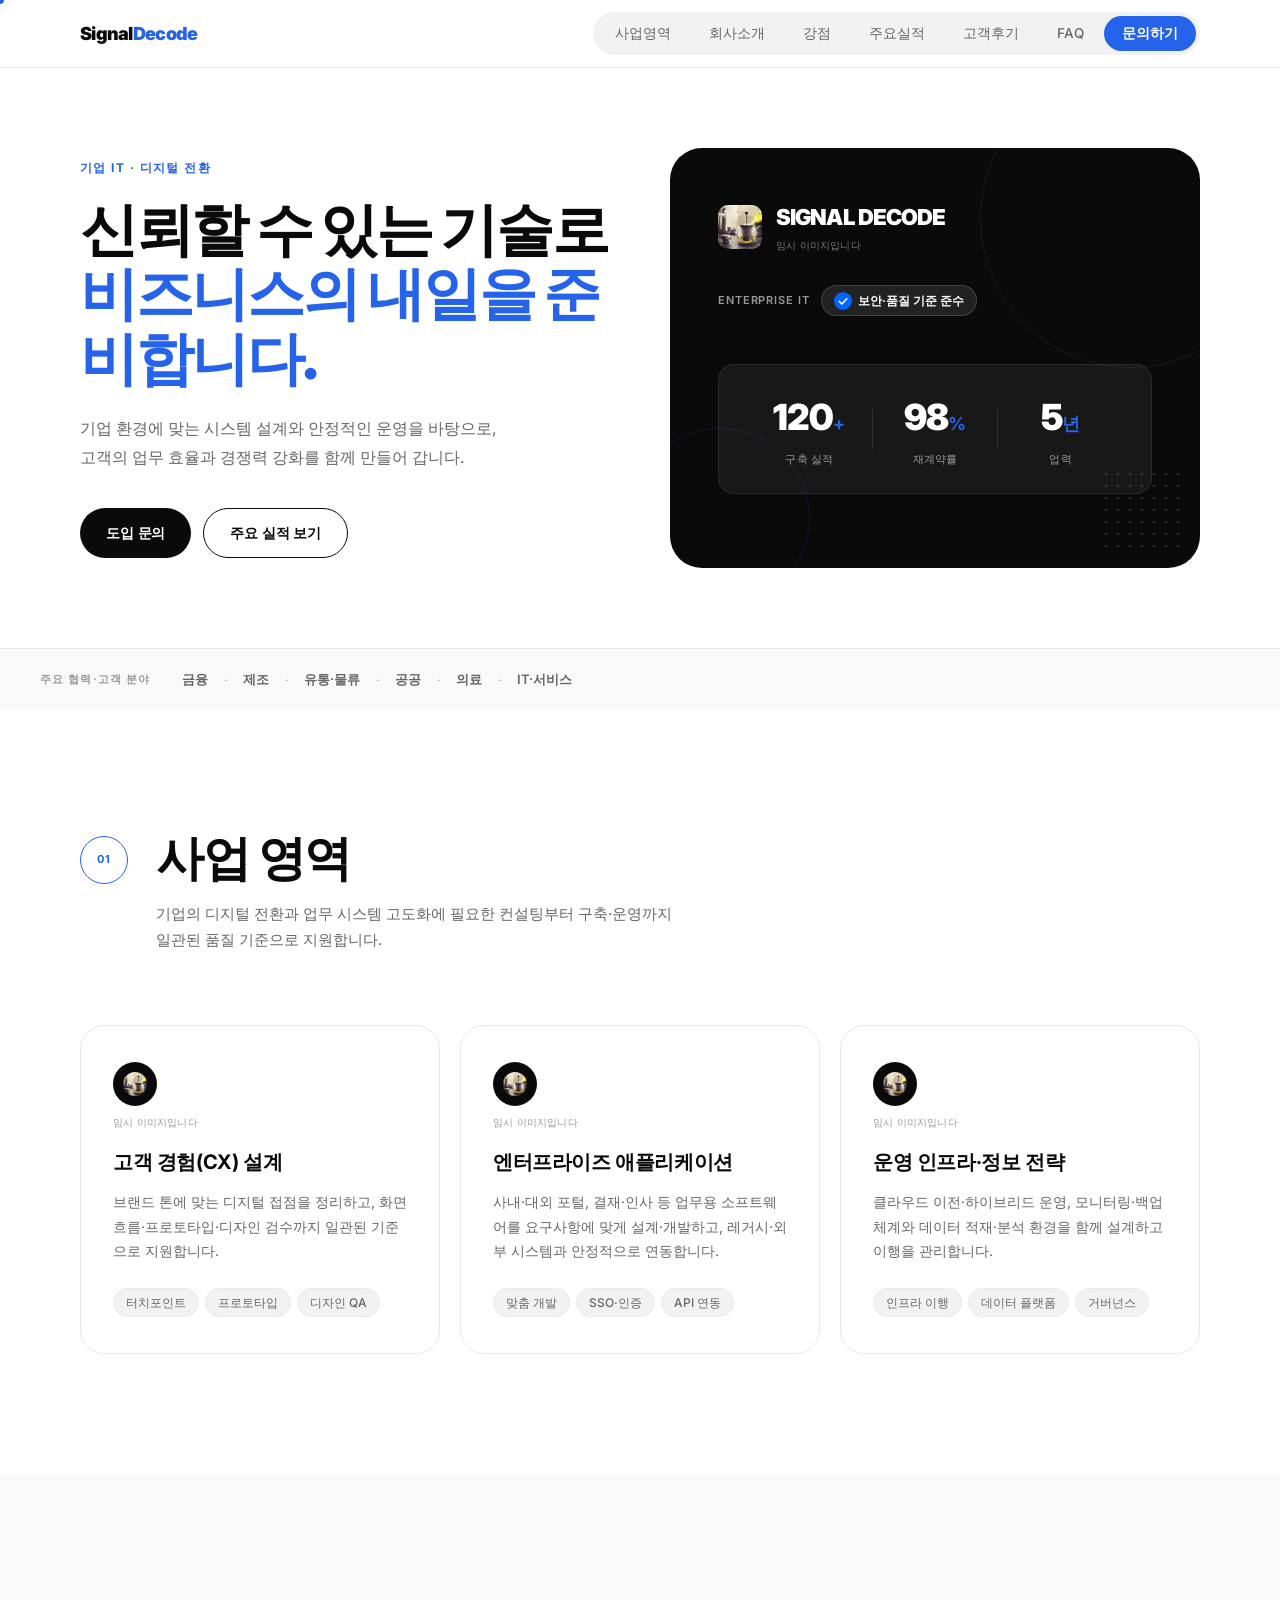
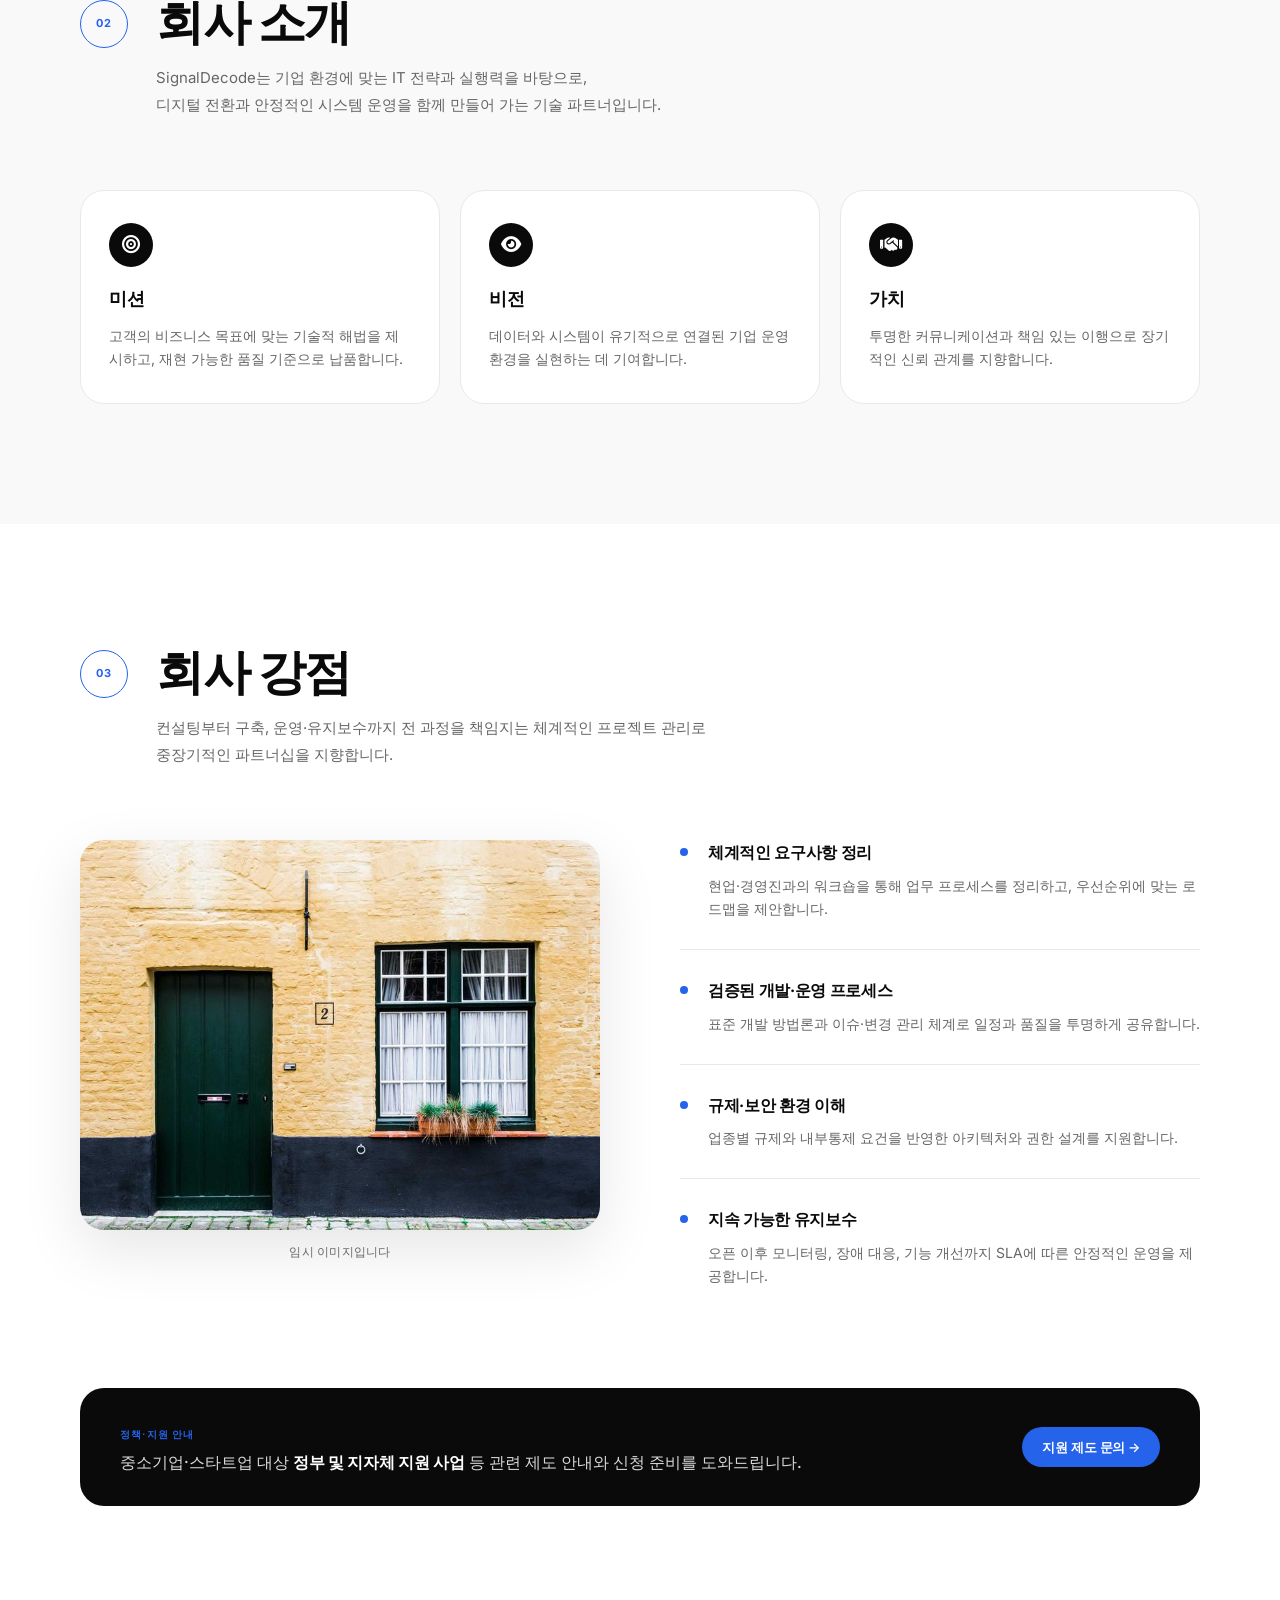
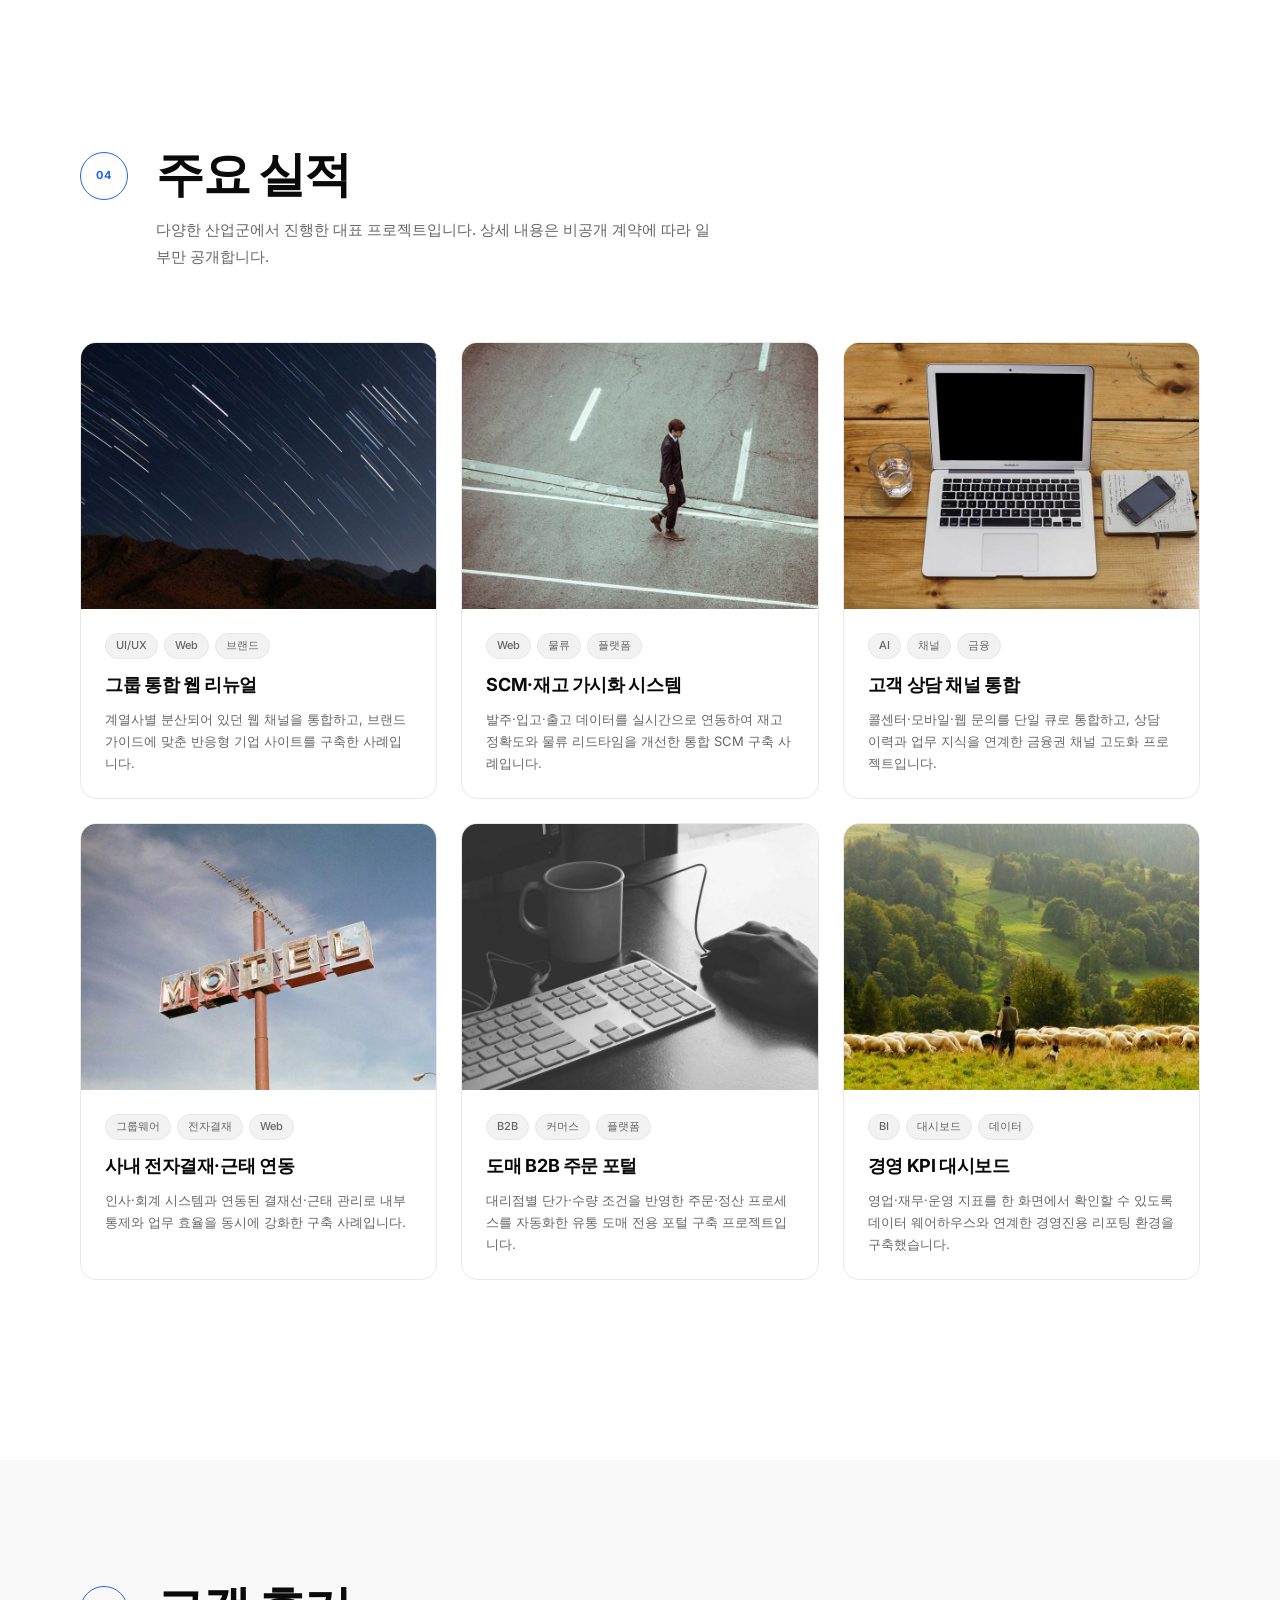
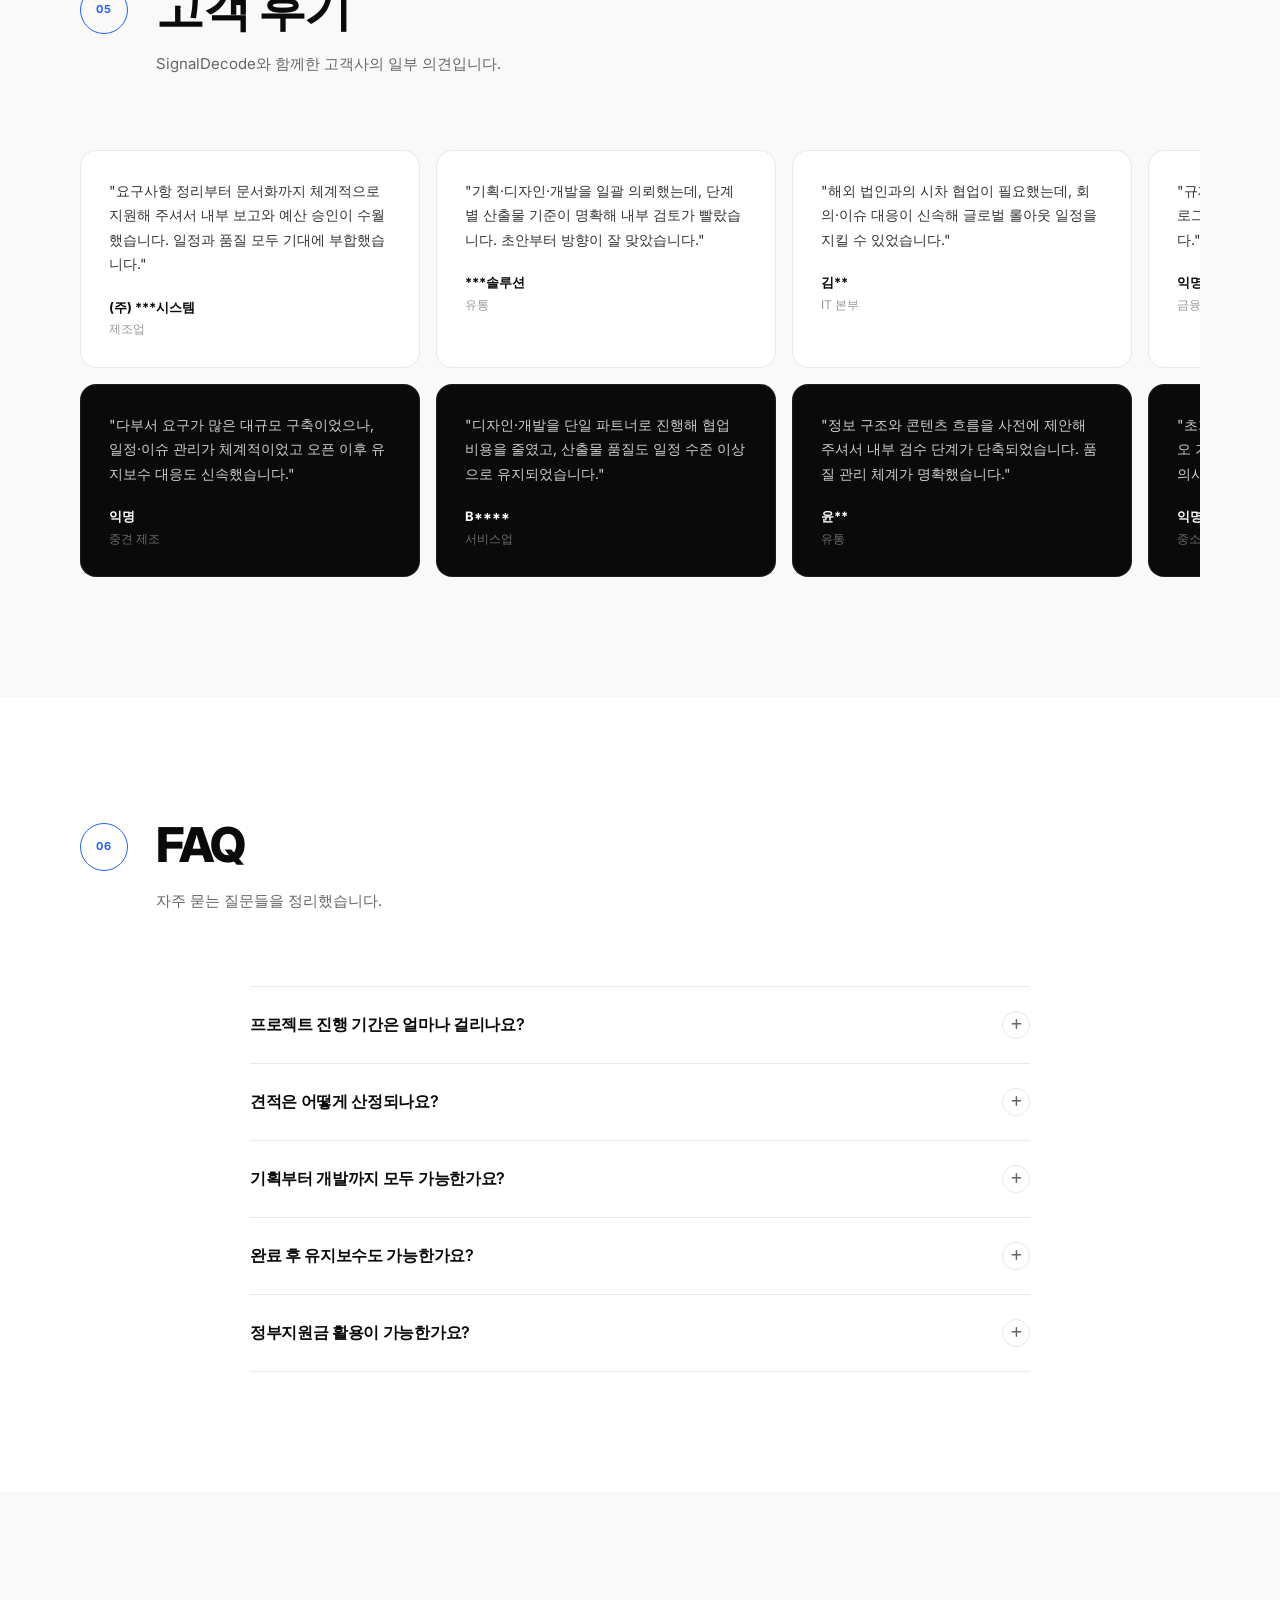
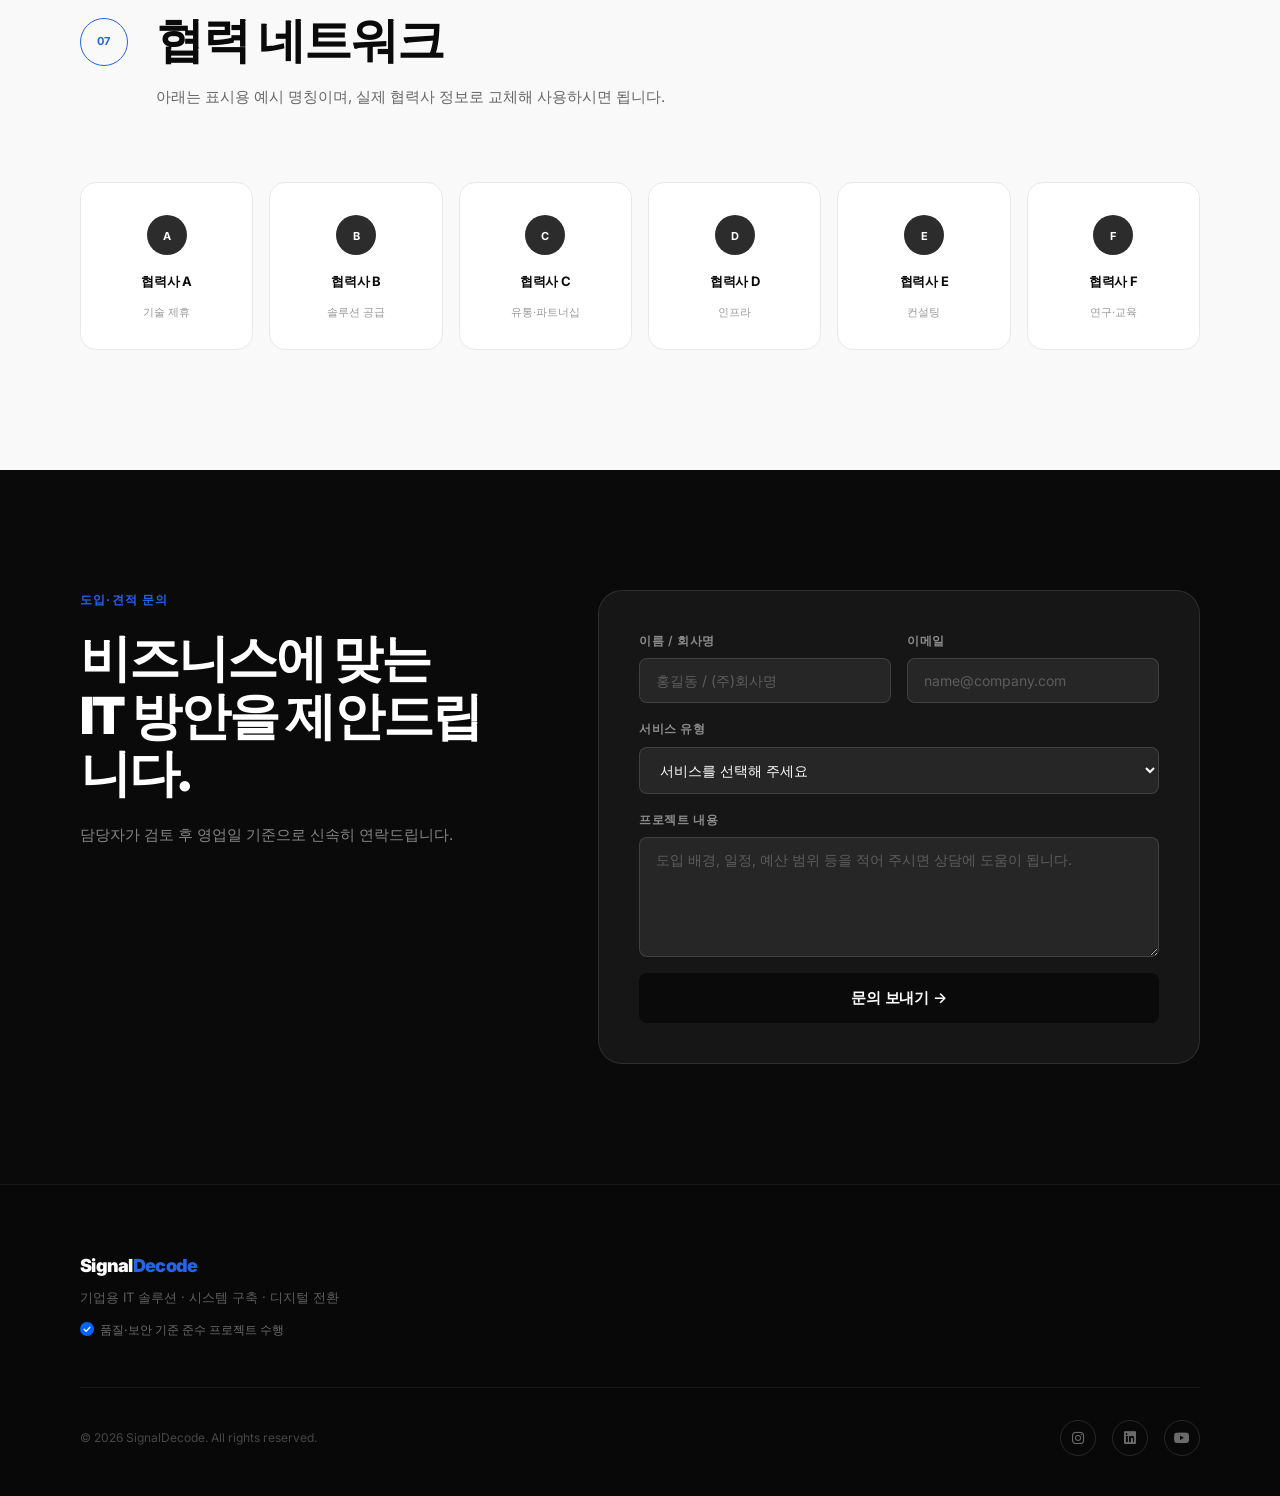
==== index.html @ a104ceb6 "sns event site" ====
<!DOCTYPE html>
<html lang="ko">
<head>
  <meta charset="UTF-8" />
  <meta name="viewport" content="width=device-width, initial-scale=1.0" />
  <title>SignalDecode | 기업 IT 솔루션 · 시스템 구축</title>
  <meta name="description" content="SignalDecode는 기업용 소프트웨어 개발, 시스템 통합, 디지털 전환 컨설팅을 제공하는 기술 전문 기업입니다." />
  <link rel="preconnect" href="https://fonts.googleapis.com" />
  <link rel="preconnect" href="https://fonts.gstatic.com" crossorigin />
  <link href="https://fonts.googleapis.com/css2?family=Pretendard:wght@300;400;500;600;700;800;900&family=Inter:wght@300;400;500;600;700;800;900&display=swap" rel="stylesheet" />
  <link rel="stylesheet" href="https://cdn.jsdelivr.net/npm/@fortawesome/fontawesome-free@6.4.0/css/all.min.css" />
  <link rel="stylesheet" href="css/style.css?v=20260413" />
</head>
<body>

  <!-- ===== HEADER / NAV ===== -->
  <header class="header" id="header">
    <div class="header-inner">
      <a href="#" class="logo">
        <span class="logo-signal">Signal</span><span class="logo-decode">Decode</span>
      </a>
      <nav class="pill-nav">
        <a href="#what-we-do" class="pill-nav__item">사업영역</a>
        <a href="#company-intro" class="pill-nav__item">회사소개</a>
        <a href="#our-strength" class="pill-nav__item">강점</a>
        <a href="#our-projects" class="pill-nav__item">주요실적</a>
        <a href="#review" class="pill-nav__item">고객후기</a>
        <a href="#faq" class="pill-nav__item">FAQ</a>
        <a href="#contact" class="pill-nav__item pill-nav__item--cta">문의하기</a>
      </nav>
      <button class="hamburger" id="hamburger" aria-label="메뉴 열기">
        <span></span><span></span><span></span>
      </button>
    </div>
    <div class="mobile-menu" id="mobileMenu">
      <a href="#what-we-do" class="mobile-menu__item">사업영역</a>
      <a href="#company-intro" class="mobile-menu__item">회사소개</a>
      <a href="#our-strength" class="mobile-menu__item">강점</a>
      <a href="#our-projects" class="mobile-menu__item">주요실적</a>
      <a href="#review" class="mobile-menu__item">고객후기</a>
      <a href="#faq" class="mobile-menu__item">FAQ</a>
      <a href="#contact" class="mobile-menu__item mobile-menu__item--cta">문의하기</a>
    </div>
  </header>

  <main>

    <!-- ===== HERO ===== -->
    <section class="hero">
      <div class="container">
        <div class="hero__content">
          <p class="hero__eyebrow reveal">기업 IT · 디지털 전환</p>
          <h1 class="hero__title reveal reveal--delay-1">
            신뢰할 수 있는 기술로<br /><em>비즈니스의 내일을 준비합니다.</em>
          </h1>
          <p class="hero__desc reveal reveal--delay-2">
            기업 환경에 맞는 시스템 설계와 안정적인 운영을 바탕으로,<br class="pc-only" />
            고객의 업무 효율과 경쟁력 강화를 함께 만들어 갑니다.
          </p>
          <div class="hero__actions reveal reveal--delay-3">
            <a href="#contact" class="btn btn--dark">도입 문의</a>
            <a href="#our-projects" class="btn btn--outline">주요 실적 보기</a>
          </div>
        </div>

        <!-- 대형 블랙 쇼케이스 -->
        <div class="hero__showcase reveal reveal--delay-2">
          <div class="showcase-card">
            <div class="showcase-card__inner">
              <div class="showcase-card__logo">
                <img src="images/temp-icon.jpg" alt="임시 이미지입니다" class="showcase-logo-img" />
                <div class="showcase-card__logo-text">
                  <span class="showcase-card__wordmark">SIGNAL DECODE</span>
                  <p class="showcase-img-note">임시 이미지입니다</p>
                </div>
              </div>
              <div class="showcase-card__badge">
                <span>Enterprise IT</span>
                <div class="toss-badge">
                  <svg width="18" height="18" viewBox="0 0 24 24" fill="none"><circle cx="12" cy="12" r="12" fill="#0064FF"/><path d="M7 12.5l3.5 3.5L17 9" stroke="#fff" stroke-width="2.2" stroke-linecap="round" stroke-linejoin="round"/></svg>
                  <span>보안·품질 기준 준수</span>
                </div>
              </div>
              <div class="showcase-card__stats">
                <div class="stat-item">
                  <span class="stat-num" data-target="120">0</span><span class="stat-unit">+</span>
                  <span class="stat-label">구축 실적</span>
                </div>
                <div class="stat-divider"></div>
                <div class="stat-item">
                  <span class="stat-num" data-target="98">0</span><span class="stat-unit">%</span>
                  <span class="stat-label">재계약률</span>
                </div>
                <div class="stat-divider"></div>
                <div class="stat-item">
                  <span class="stat-num" data-target="5">0</span><span class="stat-unit">년</span>
                  <span class="stat-label">업력</span>
                </div>
              </div>
            </div>
            <div class="showcase-card__deco">
              <div class="deco-circle deco-circle--1"></div>
              <div class="deco-circle deco-circle--2"></div>
              <div class="deco-dot-grid"></div>
            </div>
          </div>
        </div>
      </div>

      <!-- 파트너 로고 스트립 -->
      <div class="partner-strip">
        <div class="partner-strip__inner">
          <span class="partner-strip__label">주요 협력·고객 분야</span>
          <div class="partner-logos">
            <span class="partner-logo-item">금융</span>
            <span class="partner-logo-sep">·</span>
            <span class="partner-logo-item">제조</span>
            <span class="partner-logo-sep">·</span>
            <span class="partner-logo-item">유통·물류</span>
            <span class="partner-logo-sep">·</span>
            <span class="partner-logo-item">공공</span>
            <span class="partner-logo-sep">·</span>
            <span class="partner-logo-item">의료</span>
            <span class="partner-logo-sep">·</span>
            <span class="partner-logo-item">IT·서비스</span>
          </div>
        </div>
      </div>
    </section>

    <!-- ===== WHAT WE DO ===== -->
    <section class="section what-we-do" id="what-we-do">
      <div class="container">
        <div class="section-header reveal">
          <div class="section-badge">
            <span class="section-num">01</span>
          </div>
          <div>
            <h2 class="section-title">사업 영역</h2>
            <p class="section-desc">
              기업의 디지털 전환과 업무 시스템 고도화에 필요한 컨설팅부터 구축·운영까지<br class="pc-only" />
              일관된 품질 기준으로 지원합니다.
            </p>
          </div>
        </div>

        <div class="service-cards">
          <div class="service-card reveal reveal--delay-1">
            <div class="service-card__icon">
              <img src="images/temp-icon.jpg" alt="임시 이미지입니다" />
            </div>
            <p class="service-card__temp-label">임시 이미지입니다</p>
            <h3 class="service-card__title">고객 경험(CX) 설계</h3>
            <p class="service-card__desc">
              브랜드 톤에 맞는 디지털 접점을 정리하고, 화면 흐름·프로토타입·디자인 검수까지 일관된 기준으로 지원합니다.
            </p>
            <div class="service-card__tags">
              <span class="tag">터치포인트</span>
              <span class="tag">프로토타입</span>
              <span class="tag">디자인 QA</span>
            </div>
          </div>

          <div class="service-card reveal reveal--delay-2">
            <div class="service-card__icon">
              <img src="images/temp-icon.jpg" alt="임시 이미지입니다" />
            </div>
            <p class="service-card__temp-label">임시 이미지입니다</p>
            <h3 class="service-card__title">엔터프라이즈 애플리케이션</h3>
            <p class="service-card__desc">
              사내·대외 포털, 결재·인사 등 업무용 소프트웨어를 요구사항에 맞게 설계·개발하고, 레거시·외부 시스템과 안정적으로 연동합니다.
            </p>
            <div class="service-card__tags">
              <span class="tag">맞춤 개발</span>
              <span class="tag">SSO·인증</span>
              <span class="tag">API 연동</span>
            </div>
          </div>

          <div class="service-card reveal reveal--delay-3">
            <div class="service-card__icon">
              <img src="images/temp-icon.jpg" alt="임시 이미지입니다" />
            </div>
            <p class="service-card__temp-label">임시 이미지입니다</p>
            <h3 class="service-card__title">운영 인프라·정보 전략</h3>
            <p class="service-card__desc">
              클라우드 이전·하이브리드 운영, 모니터링·백업 체계와 데이터 적재·분석 환경을 함께 설계하고 이행을 관리합니다.
            </p>
            <div class="service-card__tags">
              <span class="tag">인프라 이행</span>
              <span class="tag">데이터 플랫폼</span>
              <span class="tag">거버넌스</span>
            </div>
          </div>
        </div>
      </div>
    </section>

    <!-- ===== COMPANY INTRO ===== -->
    <section class="section company-intro" id="company-intro">
      <div class="container">
        <div class="section-header reveal revealed">
          <div class="section-badge">
            <span class="section-num">02</span>
          </div>
          <div>
            <h2 class="section-title">회사 소개</h2>
            <p class="section-desc">
              SignalDecode는 기업 환경에 맞는 IT 전략과 실행력을 바탕으로,<br class="pc-only" />
              디지털 전환과 안정적인 시스템 운영을 함께 만들어 가는 기술 파트너입니다.
            </p>
          </div>
        </div>

        <div class="company-intro__layout">
          <div class="company-intro__grid">
            <article class="company-card reveal revealed reveal--delay-1">
              <div class="company-card__icon" aria-hidden="true"><i class="fas fa-bullseye"></i></div>
              <h3 class="company-card__title">미션</h3>
              <p class="company-card__desc">고객의 비즈니스 목표에 맞는 기술적 해법을 제시하고, 재현 가능한 품질 기준으로 납품합니다.</p>
            </article>
            <article class="company-card reveal revealed reveal--delay-2">
              <div class="company-card__icon" aria-hidden="true"><i class="fas fa-eye"></i></div>
              <h3 class="company-card__title">비전</h3>
              <p class="company-card__desc">데이터와 시스템이 유기적으로 연결된 기업 운영 환경을 실현하는 데 기여합니다.</p>
            </article>
            <article class="company-card reveal revealed reveal--delay-3">
              <div class="company-card__icon" aria-hidden="true"><i class="fas fa-handshake"></i></div>
              <h3 class="company-card__title">가치</h3>
              <p class="company-card__desc">투명한 커뮤니케이션과 책임 있는 이행으로 장기적인 신뢰 관계를 지향합니다.</p>
            </article>
          </div>
        </div>
      </div>
    </section>

    <!-- ===== OUR STRENGTH ===== -->
    <section class="section our-strength" id="our-strength">
      <div class="container">
        <div class="section-header reveal">
          <div class="section-badge">
            <span class="section-num">03</span>
          </div>
          <div>
            <h2 class="section-title">회사 강점</h2>
            <p class="section-desc">
              컨설팅부터 구축, 운영·유지보수까지 전 과정을 책임지는 체계적인 프로젝트 관리로<br class="pc-only" />
              중장기적인 파트너십을 지향합니다.
            </p>
          </div>
        </div>

        <div class="strength-layout">
          <div class="strength-image-wrap reveal reveal--delay-1">
            <div class="strength-image">
              <img src="images/temp-strength.jpg" alt="임시 이미지입니다 — 회사 강점" />
            </div>
            <p class="media-temp-caption">임시 이미지입니다</p>
          </div>
          <div class="strength-list">
            <div class="strength-item reveal reveal--delay-1">
              <div class="strength-item__dot"></div>
              <div>
                <h4 class="strength-item__title">체계적인 요구사항 정리</h4>
                <p class="strength-item__desc">현업·경영진과의 워크숍을 통해 업무 프로세스를 정리하고, 우선순위에 맞는 로드맵을 제안합니다.</p>
              </div>
            </div>
            <div class="strength-item reveal reveal--delay-2">
              <div class="strength-item__dot"></div>
              <div>
                <h4 class="strength-item__title">검증된 개발·운영 프로세스</h4>
                <p class="strength-item__desc">표준 개발 방법론과 이슈·변경 관리 체계로 일정과 품질을 투명하게 공유합니다.</p>
              </div>
            </div>
            <div class="strength-item reveal reveal--delay-3">
              <div class="strength-item__dot"></div>
              <div>
                <h4 class="strength-item__title">규제·보안 환경 이해</h4>
                <p class="strength-item__desc">업종별 규제와 내부통제 요건을 반영한 아키텍처와 권한 설계를 지원합니다.</p>
              </div>
            </div>
            <div class="strength-item reveal reveal--delay-4">
              <div class="strength-item__dot"></div>
              <div>
                <h4 class="strength-item__title">지속 가능한 유지보수</h4>
                <p class="strength-item__desc">오픈 이후 모니터링, 장애 대응, 기능 개선까지 SLA에 따른 안정적인 운영을 제공합니다.</p>
              </div>
            </div>
          </div>
        </div>

        <!-- 정부지원금 배너 -->
        <div class="funding-banner reveal">
          <div class="funding-banner__inner">
            <div class="funding-banner__text">
              <span class="funding-label">정책·지원 안내</span>
              <p>중소기업·스타트업 대상 <strong>정부 및 지자체 지원 사업</strong> 등 관련 제도 안내와 신청 준비를 도와드립니다.</p>
            </div>
            <a href="#contact" class="btn btn--blue-sm">지원 제도 문의 →</a>
          </div>
        </div>
      </div>
    </section>

    <!-- ===== OUR PROJECTS ===== -->
    <section class="section our-projects" id="our-projects">
      <div class="container">
        <div class="section-header reveal">
          <div class="section-badge">
            <span class="section-num">04</span>
          </div>
          <div>
            <h2 class="section-title">주요 실적</h2>
            <p class="section-desc">
              다양한 산업군에서 진행한 대표 프로젝트입니다. 상세 내용은 비공개 계약에 따라 일부만 공개합니다.
            </p>
          </div>
        </div>

        <div class="projects-grid">
          <div class="project-card reveal reveal--delay-1">
            <div class="project-card__img">
              <img src="images/temp-project-01.jpg" alt="임시 이미지입니다 — 주요 실적" loading="lazy" />
              <div class="project-card__overlay">
                <span class="project-card__view">자세히 보기 →</span>
              </div>
            </div>
            <div class="project-card__body">
              <div class="project-card__tags">
                <span class="tag tag--sm">UI/UX</span>
                <span class="tag tag--sm">Web</span>
                <span class="tag tag--sm">브랜드</span>
              </div>
              <h3 class="project-card__title">그룹 통합 웹 리뉴얼</h3>
              <p class="project-card__desc">계열사별 분산되어 있던 웹 채널을 통합하고, 브랜드 가이드에 맞춘 반응형 기업 사이트를 구축한 사례입니다.</p>
            </div>
          </div>

          <div class="project-card reveal reveal--delay-2">
            <div class="project-card__img">
              <img src="images/temp-project-02.jpg" alt="임시 이미지입니다 — 주요 실적" loading="lazy" />
              <div class="project-card__overlay">
                <span class="project-card__view">자세히 보기 →</span>
              </div>
            </div>
            <div class="project-card__body">
              <div class="project-card__tags">
                <span class="tag tag--sm">Web</span>
                <span class="tag tag--sm">물류</span>
                <span class="tag tag--sm">플랫폼</span>
              </div>
              <h3 class="project-card__title">SCM·재고 가시화 시스템</h3>
              <p class="project-card__desc">발주·입고·출고 데이터를 실시간으로 연동하여 재고 정확도와 물류 리드타임을 개선한 통합 SCM 구축 사례입니다.</p>
            </div>
          </div>

          <div class="project-card reveal reveal--delay-3">
            <div class="project-card__img">
              <img src="images/temp-project-03.jpg" alt="임시 이미지입니다 — 주요 실적" loading="lazy" />
              <div class="project-card__overlay">
                <span class="project-card__view">자세히 보기 →</span>
              </div>
            </div>
            <div class="project-card__body">
              <div class="project-card__tags">
                <span class="tag tag--sm">AI</span>
                <span class="tag tag--sm">채널</span>
                <span class="tag tag--sm">금융</span>
              </div>
              <h3 class="project-card__title">고객 상담 채널 통합</h3>
              <p class="project-card__desc">콜센터·모바일·웹 문의를 단일 큐로 통합하고, 상담 이력과 업무 지식을 연계한 금융권 채널 고도화 프로젝트입니다.</p>
            </div>
          </div>

          <div class="project-card reveal reveal--delay-1">
            <div class="project-card__img">
              <img src="images/temp-project-04.jpg" alt="임시 이미지입니다 — 주요 실적" loading="lazy" />
              <div class="project-card__overlay">
                <span class="project-card__view">자세히 보기 →</span>
              </div>
            </div>
            <div class="project-card__body">
              <div class="project-card__tags">
                <span class="tag tag--sm">그룹웨어</span>
                <span class="tag tag--sm">전자결재</span>
                <span class="tag tag--sm">Web</span>
              </div>
              <h3 class="project-card__title">사내 전자결재·근태 연동</h3>
              <p class="project-card__desc">인사·회계 시스템과 연동된 결재선·근태 관리로 내부 통제와 업무 효율을 동시에 강화한 구축 사례입니다.</p>
            </div>
          </div>

          <div class="project-card reveal reveal--delay-2">
            <div class="project-card__img">
              <img src="images/temp-project-05.jpg" alt="임시 이미지입니다 — 주요 실적" loading="lazy" />
              <div class="project-card__overlay">
                <span class="project-card__view">자세히 보기 →</span>
              </div>
            </div>
            <div class="project-card__body">
              <div class="project-card__tags">
                <span class="tag tag--sm">B2B</span>
                <span class="tag tag--sm">커머스</span>
                <span class="tag tag--sm">플랫폼</span>
              </div>
              <h3 class="project-card__title">도매 B2B 주문 포털</h3>
              <p class="project-card__desc">대리점별 단가·수량 조건을 반영한 주문·정산 프로세스를 자동화한 유통 도매 전용 포털 구축 프로젝트입니다.</p>
            </div>
          </div>

          <div class="project-card reveal reveal--delay-3">
            <div class="project-card__img">
              <img src="images/temp-project-06.jpg" alt="임시 이미지입니다 — 주요 실적" loading="lazy" />
              <div class="project-card__overlay">
                <span class="project-card__view">자세히 보기 →</span>
              </div>
            </div>
            <div class="project-card__body">
              <div class="project-card__tags">
                <span class="tag tag--sm">BI</span>
                <span class="tag tag--sm">대시보드</span>
                <span class="tag tag--sm">데이터</span>
              </div>
              <h3 class="project-card__title">경영 KPI 대시보드</h3>
              <p class="project-card__desc">영업·재무·운영 지표를 한 화면에서 확인할 수 있도록 데이터 웨어하우스와 연계한 경영진용 리포팅 환경을 구축했습니다.</p>
            </div>
          </div>
        </div>
      </div>
    </section>

    <!-- ===== REVIEW ===== -->
    <section class="section review" id="review">
      <div class="container">
        <div class="section-header reveal">
          <div class="section-badge">
            <span class="section-num">05</span>
          </div>
          <div>
            <h2 class="section-title">고객 후기</h2>
            <p class="section-desc">SignalDecode와 함께한 고객사의 일부 의견입니다.</p>
          </div>
        </div>

        <div class="review-marquee-wrap">
          <!-- 첫 번째 줄 (→ 방향) -->
          <div class="review-track review-track--forward">
            <div class="review-inner">
              <div class="review-card">
                <p class="review-card__text">"요구사항 정리부터 문서화까지 체계적으로 지원해 주셔서 내부 보고와 예산 승인이 수월했습니다. 일정과 품질 모두 기대에 부합했습니다."</p>
                <div class="review-card__author">
                  <span class="review-card__name">(주) ***시스템</span>
                  <span class="review-card__company">제조업</span>
                </div>
              </div>
              <div class="review-card">
                <p class="review-card__text">"기획·디자인·개발을 일괄 의뢰했는데, 단계별 산출물 기준이 명확해 내부 검토가 빨랐습니다. 초안부터 방향이 잘 맞았습니다."</p>
                <div class="review-card__author">
                  <span class="review-card__name">***솔루션</span>
                  <span class="review-card__company">유통</span>
                </div>
              </div>
              <div class="review-card">
                <p class="review-card__text">"해외 법인과의 시차 협업이 필요했는데, 회의·이슈 대응이 신속해 글로벌 롤아웃 일정을 지킬 수 있었습니다."</p>
                <div class="review-card__author">
                  <span class="review-card__name">김**</span>
                  <span class="review-card__company">IT 본부</span>
                </div>
              </div>
              <div class="review-card">
                <p class="review-card__text">"규제와 내부통제 요건을 반영한 권한 설계와 로그 정책까지 함께 검토해 주셔서 감사합니다."</p>
                <div class="review-card__author">
                  <span class="review-card__name">익명</span>
                  <span class="review-card__company">금융권</span>
                </div>
              </div>
              <div class="review-card">
                <p class="review-card__text">"비IT 담당자도 이해할 수 있게 용어와 프로세스를 정리해 주셔서 경영진 보고 시 설득력이 높았습니다."</p>
                <div class="review-card__author">
                  <span class="review-card__name">이**</span>
                  <span class="review-card__company">기획실</span>
                </div>
              </div>
              <div class="review-card">
                <p class="review-card__text">"합의한 일정을 지켜 주셨고, 브랜드 가이드에 맞춘 UI로 대외용 채널에 바로 활용할 수 있었습니다."</p>
                <div class="review-card__author">
                  <span class="review-card__name">박**</span>
                  <span class="review-card__company">마케팅팀</span>
                </div>
              </div>
              <!-- duplicate for seamless loop -->
              <div class="review-card">
                <p class="review-card__text">"요구사항 정리부터 문서화까지 체계적으로 지원해 주셔서 내부 보고와 예산 승인이 수월했습니다. 일정과 품질 모두 기대에 부합했습니다."</p>
                <div class="review-card__author">
                  <span class="review-card__name">(주) ***시스템</span>
                  <span class="review-card__company">제조업</span>
                </div>
              </div>
              <div class="review-card">
                <p class="review-card__text">"기획·디자인·개발을 일괄 의뢰했는데, 단계별 산출물 기준이 명확해 내부 검토가 빨랐습니다. 초안부터 방향이 잘 맞았습니다."</p>
                <div class="review-card__author">
                  <span class="review-card__name">***솔루션</span>
                  <span class="review-card__company">유통</span>
                </div>
              </div>
              <div class="review-card">
                <p class="review-card__text">"해외 법인과의 시차 협업이 필요했는데, 회의·이슈 대응이 신속해 글로벌 롤아웃 일정을 지킬 수 있었습니다."</p>
                <div class="review-card__author">
                  <span class="review-card__name">김**</span>
                  <span class="review-card__company">IT 본부</span>
                </div>
              </div>
            </div>
          </div>

          <!-- 두 번째 줄 (← 역방향) -->
          <div class="review-track review-track--backward">
            <div class="review-inner">
              <div class="review-card review-card--dark">
                <p class="review-card__text">"다부서 요구가 많은 대규모 구축이었으나, 일정·이슈 관리가 체계적이었고 오픈 이후 유지보수 대응도 신속했습니다."</p>
                <div class="review-card__author">
                  <span class="review-card__name">익명</span>
                  <span class="review-card__company">중견 제조</span>
                </div>
              </div>
              <div class="review-card review-card--dark">
                <p class="review-card__text">"디자인·개발을 단일 파트너로 진행해 협업 비용을 줄였고, 산출물 품질도 일정 수준 이상으로 유지되었습니다."</p>
                <div class="review-card__author">
                  <span class="review-card__name">B****</span>
                  <span class="review-card__company">서비스업</span>
                </div>
              </div>
              <div class="review-card review-card--dark">
                <p class="review-card__text">"정보 구조와 콘텐츠 흐름을 사전에 제안해 주셔서 내부 검수 단계가 단축되었습니다. 품질 관리 체계가 명확했습니다."</p>
                <div class="review-card__author">
                  <span class="review-card__name">윤**</span>
                  <span class="review-card__company">유통</span>
                </div>
              </div>
              <div class="review-card review-card--dark">
                <p class="review-card__text">"초기에는 범위가 불명확했으나, 이용 시나리오 기준으로 기능 우선순위를 정리해 주셔서 의사결정에 도움이 되었습니다."</p>
                <div class="review-card__author">
                  <span class="review-card__name">익명</span>
                  <span class="review-card__company">중소기업</span>
                </div>
              </div>
              <div class="review-card review-card--dark">
                <p class="review-card__text">"요구사항을 구조화해 주시고, 업무 흐름에 맞는 UX 개선안을 제시해 주셔서 재작업을 최소화할 수 있었습니다."</p>
                <div class="review-card__author">
                  <span class="review-card__name">***한</span>
                  <span class="review-card__company">스타트업</span>
                </div>
              </div>
              <div class="review-card review-card--dark">
                <p class="review-card__text">"IT 전문 용어 없이도 이해할 수 있게 단계별로 안내해 주셔서, 경영진 보고와 예산 편성이 원활했습니다."</p>
                <div class="review-card__author">
                  <span class="review-card__name">익명</span>
                  <span class="review-card__company">전문 서비스업</span>
                </div>
              </div>
              <!-- duplicate -->
              <div class="review-card review-card--dark">
                <p class="review-card__text">"다부서 요구가 많은 대규모 구축이었으나, 일정·이슈 관리가 체계적이었고 오픈 이후 유지보수 대응도 신속했습니다."</p>
                <div class="review-card__author">
                  <span class="review-card__name">익명</span>
                  <span class="review-card__company">중견 제조</span>
                </div>
              </div>
              <div class="review-card review-card--dark">
                <p class="review-card__text">"디자인·개발을 단일 파트너로 진행해 협업 비용을 줄였고, 산출물 품질도 일정 수준 이상으로 유지되었습니다."</p>
                <div class="review-card__author">
                  <span class="review-card__name">B****</span>
                  <span class="review-card__company">서비스업</span>
                </div>
              </div>
            </div>
          </div>
        </div>
      </div>
    </section>

    <!-- ===== FAQ ===== -->
    <section class="section faq" id="faq">
      <div class="container">
        <div class="section-header reveal">
          <div class="section-badge">
            <span class="section-num">06</span>
          </div>
          <div>
            <h2 class="section-title">FAQ</h2>
            <p class="section-desc">자주 묻는 질문들을 정리했습니다.</p>
          </div>
        </div>

        <div class="faq-list">
          <div class="faq-item reveal">
            <button class="faq-question" aria-expanded="false">
              <span>프로젝트 진행 기간은 얼마나 걸리나요?</span>
              <span class="faq-icon"><i class="fas fa-plus"></i></span>
            </button>
            <div class="faq-answer">
              <p>프로젝트 규모와 복잡도에 따라 다르지만, 일반적으로 MVP 개발은 4~8주, 풀스택 서비스 개발은 2~4개월 정도 소요됩니다. 상담을 통해 정확한 일정을 안내해 드립니다.</p>
            </div>
          </div>
          <div class="faq-item reveal reveal--delay-1">
            <button class="faq-question" aria-expanded="false">
              <span>견적은 어떻게 산정되나요?</span>
              <span class="faq-icon"><i class="fas fa-plus"></i></span>
            </button>
            <div class="faq-answer">
              <p>요구 기능, 디자인 수준, 개발 기간 등을 종합적으로 고려하여 맞춤 견적을 제공합니다. 무료 상담을 통해 자세한 내용을 논의해 드립니다.</p>
            </div>
          </div>
          <div class="faq-item reveal reveal--delay-2">
            <button class="faq-question" aria-expanded="false">
              <span>기획부터 개발까지 모두 가능한가요?</span>
              <span class="faq-icon"><i class="fas fa-plus"></i></span>
            </button>
            <div class="faq-answer">
              <p>네, 가능합니다. SignalDecode는 기획·디자인·개발·이행·운영까지 전 과정을 일괄 지원합니다. 초기 컨설팅 단계부터 참여하실 수 있습니다.</p>
            </div>
          </div>
          <div class="faq-item reveal reveal--delay-3">
            <button class="faq-question" aria-expanded="false">
              <span>완료 후 유지보수도 가능한가요?</span>
              <span class="faq-icon"><i class="fas fa-plus"></i></span>
            </button>
            <div class="faq-answer">
              <p>네, 프로젝트 완료 후에도 유지보수 계약을 통해 지속적인 서포트가 가능합니다. 버그 수정, 기능 추가, 서버 관리 등 다양한 서비스를 제공합니다.</p>
            </div>
          </div>
          <div class="faq-item reveal reveal--delay-4">
            <button class="faq-question" aria-expanded="false">
              <span>정부지원금 활용이 가능한가요?</span>
              <span class="faq-icon"><i class="fas fa-plus"></i></span>
            </button>
            <div class="faq-answer">
              <p>업종·규모에 맞는 정부·지자체 지원 제도가 있는 경우, 신청 요건과 준비 절차를 안내해 드립니다. 자세한 내용은 상담 시 개별 안내합니다.</p>
            </div>
          </div>
        </div>
      </div>
    </section>

    <!-- ===== OUR PARTNER ===== -->
    <section class="section our-partner" id="our-partner">
      <div class="container">
        <div class="section-header reveal">
          <div class="section-badge">
            <span class="section-num">07</span>
          </div>
          <div>
            <h2 class="section-title">협력 네트워크</h2>
            <p class="section-desc">아래는 표시용 예시 명칭이며, 실제 협력사 정보로 교체해 사용하시면 됩니다.</p>
          </div>
        </div>

        <div class="partner-grid reveal">
          <div class="partner-card">
            <div class="partner-card__logo">
              <svg width="40" height="40" viewBox="0 0 40 40" fill="none" aria-hidden="true"><circle cx="20" cy="20" r="20" fill="#2C2C2C"/><text x="50%" y="55%" dominant-baseline="middle" text-anchor="middle" fill="white" font-size="11" font-weight="700">A</text></svg>
            </div>
            <span class="partner-card__name">협력사 A</span>
            <span class="partner-card__role">기술 제휴</span>
          </div>
          <div class="partner-card">
            <div class="partner-card__logo">
              <svg width="40" height="40" viewBox="0 0 40 40" fill="none" aria-hidden="true"><circle cx="20" cy="20" r="20" fill="#2C2C2C"/><text x="50%" y="55%" dominant-baseline="middle" text-anchor="middle" fill="white" font-size="11" font-weight="700">B</text></svg>
            </div>
            <span class="partner-card__name">협력사 B</span>
            <span class="partner-card__role">솔루션 공급</span>
          </div>
          <div class="partner-card">
            <div class="partner-card__logo">
              <svg width="40" height="40" viewBox="0 0 40 40" fill="none" aria-hidden="true"><circle cx="20" cy="20" r="20" fill="#2C2C2C"/><text x="50%" y="55%" dominant-baseline="middle" text-anchor="middle" fill="white" font-size="11" font-weight="700">C</text></svg>
            </div>
            <span class="partner-card__name">협력사 C</span>
            <span class="partner-card__role">유통·파트너십</span>
          </div>
          <div class="partner-card">
            <div class="partner-card__logo">
              <svg width="40" height="40" viewBox="0 0 40 40" fill="none" aria-hidden="true"><circle cx="20" cy="20" r="20" fill="#2C2C2C"/><text x="50%" y="55%" dominant-baseline="middle" text-anchor="middle" fill="white" font-size="11" font-weight="700">D</text></svg>
            </div>
            <span class="partner-card__name">협력사 D</span>
            <span class="partner-card__role">인프라</span>
          </div>
          <div class="partner-card">
            <div class="partner-card__logo">
              <svg width="40" height="40" viewBox="0 0 40 40" fill="none" aria-hidden="true"><circle cx="20" cy="20" r="20" fill="#2C2C2C"/><text x="50%" y="55%" dominant-baseline="middle" text-anchor="middle" fill="white" font-size="11" font-weight="700">E</text></svg>
            </div>
            <span class="partner-card__name">협력사 E</span>
            <span class="partner-card__role">컨설팅</span>
          </div>
          <div class="partner-card">
            <div class="partner-card__logo">
              <svg width="40" height="40" viewBox="0 0 40 40" fill="none" aria-hidden="true"><circle cx="20" cy="20" r="20" fill="#2C2C2C"/><text x="50%" y="55%" dominant-baseline="middle" text-anchor="middle" fill="white" font-size="11" font-weight="700">F</text></svg>
            </div>
            <span class="partner-card__name">협력사 F</span>
            <span class="partner-card__role">연구·교육</span>
          </div>
        </div>
      </div>
    </section>

    <!-- ===== CONTACT ===== -->
    <section class="section contact-section" id="contact">
      <div class="container">
        <div class="contact-inner reveal">
          <div class="contact-text">
            <p class="contact-eyebrow">도입·견적 문의</p>
            <h2 class="contact-title">비즈니스에 맞는<br />IT 방안을 제안드립니다.</h2>
            <p class="contact-desc">담당자가 검토 후 영업일 기준으로 신속히 연락드립니다.</p>
          </div>
          <div class="contact-form">
            <form id="contactForm" novalidate>
              <div class="form-row">
                <div class="form-group">
                  <label for="name">이름 / 회사명</label>
                  <input type="text" id="name" placeholder="홍길동 / (주)회사명" required />
                </div>
                <div class="form-group">
                  <label for="email">이메일</label>
                  <input type="email" id="email" placeholder="name@company.com" required />
                </div>
              </div>
              <div class="form-group">
                <label for="service">서비스 유형</label>
                <select id="service">
                  <option value="">서비스를 선택해 주세요</option>
                  <option value="cx">고객 경험(CX) 설계</option>
                  <option value="enterprise">엔터프라이즈 애플리케이션</option>
                  <option value="infra">운영 인프라·정보 전략</option>
                  <option value="consulting">컨설팅·지원 제도</option>
                  <option value="other">기타</option>
                </select>
              </div>
              <div class="form-group">
                <label for="message">프로젝트 내용</label>
                <textarea id="message" rows="4" placeholder="도입 배경, 일정, 예산 범위 등을 적어 주시면 상담에 도움이 됩니다." required></textarea>
              </div>
              <button type="submit" class="btn btn--dark btn--full">문의 보내기 →</button>
            </form>
            <div class="form-success" id="formSuccess" style="display:none;">
              <div class="form-success__icon">✓</div>
              <p>문의가 접수되었습니다. 빠른 시일 내로 연락드리겠습니다!</p>
            </div>
          </div>
        </div>
      </div>
    </section>

  </main>

  <!-- ===== FOOTER ===== -->
  <footer class="footer">
    <div class="container">
      <div class="footer-inner">
        <div class="footer-brand">
          <a href="#" class="logo logo--footer">
            <span class="logo-signal">Signal</span><span class="logo-decode">Decode</span>
          </a>
          <p class="footer-tagline">기업용 IT 솔루션 · 시스템 구축 · 디지털 전환</p>
          <p class="footer-partner">
            <svg width="14" height="14" viewBox="0 0 24 24" fill="none"><circle cx="12" cy="12" r="12" fill="#0064FF"/><path d="M7 12.5l3.5 3.5L17 9" stroke="#fff" stroke-width="2.2" stroke-linecap="round" stroke-linejoin="round"/></svg>
            품질·보안 기준 준수 프로젝트 수행
          </p>
        </div>
      </div>
      <div class="footer-bottom">
        <p>© 2026 SignalDecode. All rights reserved.</p>
        <div class="footer-social">
          <a href="#" aria-label="인스타그램"><i class="fab fa-instagram"></i></a>
          <a href="#" aria-label="링크드인"><i class="fab fa-linkedin"></i></a>
          <a href="#" aria-label="유튜브"><i class="fab fa-youtube"></i></a>
        </div>
      </div>
    </div>
  </footer>

  <!-- 상단 이동 버튼 -->
  <button class="scroll-top" id="scrollTop" aria-label="상단으로 이동">
    <i class="fas fa-chevron-up"></i>
  </button>

  <script src="js/main.js"></script>
</body>
</html>
---- css/style.css ----
/* ================================================
   SignalDecode — Main Stylesheet
   미니멀 흑백 + 블루 포인트 디자인
   ================================================ */

/* ---- Reset & Base ---- */
*, *::before, *::after { box-sizing: border-box; margin: 0; padding: 0; }

:root {
  --black: #0a0a0a;
  --white: #ffffff;
  --gray-50: #f9f9f9;
  --gray-100: #f2f2f2;
  --gray-200: #e8e8e8;
  --gray-400: #999;
  --gray-600: #666;
  --gray-800: #333;
  --blue: #2563EB;
  --blue-light: #3B82F6;
  --font-main: 'Pretendard', 'Inter', -apple-system, BlinkMacSystemFont, sans-serif;
  --max-w: 1200px;
  --header-h: 68px;
  --radius-sm: 8px;
  --radius-md: 16px;
  --radius-lg: 24px;
  --radius-xl: 32px;
  --transition: 0.3s cubic-bezier(0.4, 0, 0.2, 1);
  /* 반응형 브레이크포인트(미디어쿼리와 동일 값으로 유지) */
  --mq-tablet: 1024px;
  --mq-mobile: 768px;
  --mq-small: 480px;
}

html { scroll-behavior: smooth; font-size: 16px; -webkit-text-size-adjust: 100%; }

body {
  font-family: var(--font-main);
  background: var(--white);
  color: var(--black);
  line-height: 1.6;
  overflow-x: hidden;
  -webkit-font-smoothing: antialiased;
}

a { text-decoration: none; color: inherit; }
img { display: block; max-width: 100%; }
button { border: none; background: none; cursor: pointer; font-family: inherit; }
ul, ol { list-style: none; }

.pc-only { display: block; }
.container {
  max-width: var(--max-w);
  margin: 0 auto;
  padding: 0 40px;
}

/* ================================================
   SCROLL REVEAL
   ================================================ */
.reveal {
  opacity: 0;
  transform: translateY(32px);
  transition: opacity 0.65s ease, transform 0.65s ease;
}
.reveal.revealed {
  opacity: 1;
  transform: translateY(0);
}
.reveal--delay-1 { transition-delay: 0.1s; }
.reveal--delay-2 { transition-delay: 0.2s; }
.reveal--delay-3 { transition-delay: 0.3s; }
.reveal--delay-4 { transition-delay: 0.4s; }

/* ================================================
   BUTTONS
   ================================================ */
.btn {
  display: inline-flex;
  align-items: center;
  gap: 8px;
  padding: 13px 26px;
  border-radius: 50px;
  font-size: 14px;
  font-weight: 600;
  letter-spacing: -0.01em;
  transition: all var(--transition);
  cursor: pointer;
}
.btn--dark {
  background: var(--black);
  color: var(--white);
}
.btn--dark:hover {
  background: var(--gray-800);
  transform: translateY(-2px);
  box-shadow: 0 8px 24px rgba(0,0,0,0.18);
}
.btn--outline {
  background: transparent;
  color: var(--black);
  border: 1.5px solid var(--black);
}
.btn--outline:hover {
  background: var(--black);
  color: var(--white);
  transform: translateY(-2px);
}
.btn--outline-lg {
  display: inline-flex;
  align-items: center;
  gap: 10px;
  padding: 16px 36px;
  border-radius: 50px;
  font-size: 15px;
  font-weight: 600;
  border: 1.5px solid var(--black);
  color: var(--black);
  transition: all var(--transition);
}
.btn--outline-lg:hover {
  background: var(--black);
  color: var(--white);
  transform: translateY(-2px);
  box-shadow: 0 8px 24px rgba(0,0,0,0.12);
}
.btn--blue-sm {
  display: inline-flex;
  align-items: center;
  padding: 10px 20px;
  border-radius: 50px;
  font-size: 13px;
  font-weight: 600;
  background: var(--blue);
  color: var(--white);
  white-space: nowrap;
  transition: all var(--transition);
}
.btn--blue-sm:hover {
  background: var(--blue-light);
  transform: translateY(-2px);
}
.btn--full { width: 100%; justify-content: center; border-radius: var(--radius-sm); padding: 15px; font-size: 15px; }

/* ================================================
   TAGS
   ================================================ */
.tag {
  display: inline-flex;
  align-items: center;
  padding: 4px 12px;
  border-radius: 50px;
  font-size: 12px;
  font-weight: 500;
  background: var(--gray-100);
  color: var(--gray-600);
  border: 1px solid var(--gray-200);
}
.tag--sm {
  padding: 3px 10px;
  font-size: 11px;
}

/* ================================================
   LOGO
   ================================================ */
.logo {
  display: inline-flex;
  align-items: center;
  gap: 0;
  font-size: 18px;
  font-weight: 900;
  letter-spacing: -0.04em;
  line-height: 1;
}
.logo-signal { color: var(--black); }
.logo-decode { color: var(--blue); }
.logo--footer .logo-signal { color: var(--white); }
.logo--footer .logo-decode { color: var(--blue); }

/* ================================================
   HEADER
   ================================================ */
.header {
  position: fixed;
  top: 0; left: 0; right: 0;
  z-index: 1000;
  height: var(--header-h);
  background: rgba(255,255,255,0.92);
  backdrop-filter: blur(16px);
  -webkit-backdrop-filter: blur(16px);
  border-bottom: 1px solid var(--gray-200);
  transition: box-shadow var(--transition);
}
.header.scrolled { box-shadow: 0 2px 20px rgba(0,0,0,0.08); }

.header-inner {
  max-width: var(--max-w);
  margin: 0 auto;
  padding: 0 40px;
  height: 100%;
  display: flex;
  align-items: center;
  justify-content: space-between;
}

/* pill nav */
.pill-nav {
  display: flex;
  align-items: center;
  background: var(--gray-100);
  border-radius: 50px;
  padding: 4px;
  gap: 2px;
}
.pill-nav__item {
  padding: 7px 18px;
  border-radius: 50px;
  font-size: 13.5px;
  font-weight: 500;
  color: var(--gray-600);
  transition: all var(--transition);
  white-space: nowrap;
}
.pill-nav__item:hover { color: var(--black); background: rgba(0,0,0,0.05); }
.pill-nav__item.active { background: var(--black); color: var(--white); }
.pill-nav__item--cta {
  background: var(--blue);
  color: var(--white);
  font-weight: 600;
}
.pill-nav__item--cta:hover { background: var(--blue-light); color: var(--white); }

/* hamburger */
.hamburger {
  display: none;
  flex-direction: column;
  gap: 5px;
  padding: 8px;
}
.hamburger span {
  display: block;
  width: 22px;
  height: 2px;
  background: var(--black);
  border-radius: 2px;
  transition: all var(--transition);
}
.hamburger.open span:nth-child(1) { transform: rotate(45deg) translate(5px, 5px); }
.hamburger.open span:nth-child(2) { opacity: 0; }
.hamburger.open span:nth-child(3) { transform: rotate(-45deg) translate(5px, -5px); }

/* mobile menu */
.mobile-menu {
  display: none;
  flex-direction: column;
  padding: 16px 20px 20px;
  background: var(--white);
  border-bottom: 1px solid var(--gray-200);
  gap: 4px;
}
.mobile-menu.open { display: flex; }

/* 데스크톱 너비에서는 햄버거 메뉴 패널 비표시(미디어쿼리 전용) */
@media (min-width: 769px) {
  .mobile-menu,
  .mobile-menu.open {
    display: none !important;
  }
}
.mobile-menu__item {
  padding: 12px 16px;
  font-size: 15px;
  font-weight: 500;
  color: var(--gray-800);
  border-radius: var(--radius-sm);
  transition: background var(--transition);
}
.mobile-menu__item:hover { background: var(--gray-100); }
.mobile-menu__item--cta {
  background: var(--blue);
  color: var(--white);
  text-align: center;
  margin-top: 8px;
  border-radius: var(--radius-sm);
}
.mobile-menu__item--cta:hover { background: var(--blue-light); }

/* ================================================
   SECTION COMMON
   ================================================ */
.section { padding: 120px 0; }

.section-header {
  display: flex;
  align-items: flex-start;
  gap: 28px;
  margin-bottom: 72px;
}
.section-badge {
  flex-shrink: 0;
  width: 48px;
  height: 48px;
  border-radius: 50%;
  border: 1.5px solid var(--blue);
  display: flex;
  align-items: center;
  justify-content: center;
  margin-top: 6px;
}
.section-num {
  font-size: 11px;
  font-weight: 700;
  color: var(--blue);
  letter-spacing: 0.05em;
}
.section-title {
  font-size: clamp(32px, 4vw, 48px);
  font-weight: 800;
  letter-spacing: -0.03em;
  line-height: 1.15;
  margin-bottom: 16px;
}
.section-desc {
  font-size: 15px;
  color: var(--gray-600);
  line-height: 1.75;
  max-width: 560px;
}

/* ================================================
   HERO
   ================================================ */
.hero {
  padding-top: calc(var(--header-h) + 80px);
  padding-bottom: 0;
  overflow: hidden;
}
.hero .container {
  display: grid;
  grid-template-columns: 1fr 1fr;
  gap: 60px;
  align-items: center;
  padding-bottom: 80px;
}

.hero__eyebrow {
  font-size: 12px;
  font-weight: 700;
  letter-spacing: 0.12em;
  text-transform: uppercase;
  color: var(--blue);
  margin-bottom: 20px;
}
.hero__title {
  font-size: clamp(36px, 4.5vw, 58px);
  font-weight: 900;
  letter-spacing: -0.04em;
  line-height: 1.12;
  margin-bottom: 24px;
}
.hero__title em {
  font-style: normal;
  color: var(--blue);
}
.hero__desc {
  font-size: 16px;
  color: var(--gray-600);
  line-height: 1.8;
  margin-bottom: 36px;
}
.hero__actions {
  display: flex;
  gap: 12px;
  flex-wrap: wrap;
}

/* Showcase Card */
.hero__showcase { position: relative; }

.showcase-card {
  position: relative;
  background: var(--black);
  border-radius: var(--radius-xl);
  padding: 52px 48px;
  color: var(--white);
  overflow: hidden;
  min-height: 420px;
  display: flex;
  flex-direction: column;
  justify-content: space-between;
}
.showcase-card__inner { position: relative; z-index: 2; }
.showcase-card__logo {
  display: flex;
  align-items: center;
  gap: 14px;
  margin-bottom: 32px;
}
.showcase-logo-img {
  width: 44px;
  height: 44px;
  object-fit: cover;
  border-radius: 10px;
  flex-shrink: 0;
}
.showcase-card__logo-text {
  display: flex;
  flex-direction: column;
  align-items: flex-start;
  gap: 2px;
}
.showcase-card__wordmark {
  font-size: 22px;
  font-weight: 900;
  letter-spacing: -0.04em;
  color: var(--white);
}
.showcase-img-note {
  font-size: 10px;
  font-weight: 500;
  letter-spacing: 0.02em;
  color: rgba(255, 255, 255, 0.45);
  margin: 0;
}
.showcase-card__badge {
  display: flex;
  align-items: center;
  gap: 12px;
  margin-bottom: 48px;
}
.showcase-card__badge > span {
  font-size: 11px;
  font-weight: 600;
  letter-spacing: 0.08em;
  text-transform: uppercase;
  color: var(--gray-400);
}
.toss-badge {
  display: inline-flex;
  align-items: center;
  gap: 6px;
  background: rgba(255,255,255,0.1);
  border: 1px solid rgba(255,255,255,0.15);
  border-radius: 50px;
  padding: 5px 12px;
  font-size: 12px;
  font-weight: 600;
  color: var(--white);
}
.showcase-card__stats {
  display: flex;
  align-items: center;
  gap: 0;
  background: rgba(255,255,255,0.06);
  border-radius: var(--radius-md);
  padding: 24px 28px;
  border: 1px solid rgba(255,255,255,0.08);
}
.stat-item {
  flex: 1;
  text-align: center;
}
.stat-num {
  font-size: 36px;
  font-weight: 900;
  letter-spacing: -0.03em;
  color: var(--white);
}
.stat-unit {
  font-size: 18px;
  font-weight: 700;
  color: var(--blue);
}
.stat-label {
  display: block;
  font-size: 11px;
  color: var(--gray-400);
  margin-top: 4px;
  letter-spacing: 0.02em;
}
.stat-divider {
  width: 1px;
  height: 40px;
  background: rgba(255,255,255,0.1);
}

/* deco elements */
.showcase-card__deco { position: absolute; inset: 0; z-index: 1; pointer-events: none; }
.deco-circle {
  position: absolute;
  border-radius: 50%;
  border: 1px solid rgba(255,255,255,0.06);
}
.deco-circle--1 {
  width: 300px; height: 300px;
  top: -80px; right: -80px;
}
.deco-circle--2 {
  width: 180px; height: 180px;
  bottom: -40px; left: -40px;
  border-color: rgba(37, 99, 235, 0.15);
}
.deco-dot-grid {
  position: absolute;
  bottom: 20px; right: 20px;
  width: 80px; height: 80px;
  background-image: radial-gradient(circle, rgba(255,255,255,0.15) 1px, transparent 1px);
  background-size: 12px 12px;
}

/* partner strip */
.partner-strip {
  background: var(--gray-50);
  border-top: 1px solid var(--gray-200);
  padding: 20px 40px;
  overflow: hidden;
}
.partner-strip__inner {
  max-width: var(--max-w);
  margin: 0 auto;
  display: flex;
  align-items: center;
  gap: 32px;
  flex-wrap: wrap;
}
.partner-strip__label {
  font-size: 11px;
  font-weight: 700;
  letter-spacing: 0.1em;
  text-transform: uppercase;
  color: var(--gray-400);
  white-space: nowrap;
}
.partner-logos {
  display: flex;
  align-items: center;
  gap: 16px;
  flex-wrap: wrap;
}
.partner-logo-item {
  font-size: 13px;
  font-weight: 600;
  color: var(--gray-600);
  white-space: nowrap;
}
.partner-logo-sep { color: var(--gray-400); font-size: 12px; }

/* ================================================
   WHAT WE DO
   ================================================ */
.what-we-do { background: var(--white); }

.service-cards {
  display: grid;
  grid-template-columns: repeat(3, 1fr);
  gap: 20px;
}
.service-card {
  background: var(--white);
  border: 1px solid var(--gray-200);
  border-radius: var(--radius-lg);
  padding: 36px 32px;
  transition: all var(--transition);
  position: relative;
  overflow: hidden;
}
.service-card::before {
  content: '';
  position: absolute;
  bottom: 0; left: 0; right: 0;
  height: 3px;
  background: linear-gradient(90deg, var(--blue), var(--blue-light));
  transform: scaleX(0);
  transform-origin: left;
  transition: transform var(--transition);
}
.service-card:hover {
  border-color: transparent;
  box-shadow: 0 12px 40px rgba(0,0,0,0.1);
  transform: translateY(-6px);
}
.service-card:hover::before { transform: scaleX(1); }

.service-card__icon {
  width: 44px;
  height: 44px;
  border-radius: 50%;
  background: var(--black);
  display: flex;
  align-items: center;
  justify-content: center;
  margin-bottom: 8px;
  padding: 10px;
  flex-shrink: 0;
}
.service-card__icon img {
  width: 100%;
  height: 100%;
  object-fit: cover;
  border-radius: 50%;
}
.service-card__temp-label {
  font-size: 10px;
  font-weight: 500;
  color: var(--gray-400);
  letter-spacing: 0.02em;
  margin: 0 0 16px 0;
}

.service-card__title {
  font-size: 20px;
  font-weight: 700;
  letter-spacing: -0.02em;
  margin-bottom: 12px;
}
.service-card__desc {
  font-size: 14px;
  color: var(--gray-600);
  line-height: 1.75;
  margin-bottom: 24px;
}
.service-card__tags { display: flex; gap: 6px; flex-wrap: wrap; }

/* ================================================
   COMPANY INTRO
   ================================================ */
.company-intro {
  background: var(--gray-50);
  scroll-margin-top: calc(var(--header-h) + 16px);
}

.company-intro__layout {
  max-width: 100%;
}

.company-intro__grid {
  display: grid;
  grid-template-columns: repeat(3, 1fr);
  gap: 20px;
}

.company-card {
  background: var(--white);
  border: 1px solid var(--gray-200);
  border-radius: var(--radius-lg);
  padding: 32px 28px;
  transition: transform var(--transition), box-shadow var(--transition);
}

.company-card:hover {
  transform: translateY(-4px);
  box-shadow: 0 12px 40px rgba(0, 0, 0, 0.08);
}

.company-card__icon {
  width: 44px;
  height: 44px;
  border-radius: 50%;
  background: var(--black);
  color: var(--white);
  display: flex;
  align-items: center;
  justify-content: center;
  font-size: 18px;
  margin-bottom: 18px;
}

.company-card__title {
  font-size: 18px;
  font-weight: 700;
  letter-spacing: -0.02em;
  margin-bottom: 10px;
}

.company-card__desc {
  font-size: 14px;
  color: var(--gray-600);
  line-height: 1.7;
  margin: 0;
}

/* ================================================
   OUR STRENGTH
   ================================================ */
.our-strength { background: var(--white); }

.strength-layout {
  display: grid;
  grid-template-columns: 1fr 1fr;
  gap: 80px;
  align-items: start;
}
.strength-image-wrap { width: 100%; }
.strength-image {
  border-radius: var(--radius-lg);
  overflow: hidden;
  box-shadow: 0 20px 60px rgba(0,0,0,0.1);
}
.strength-image img { width: 100%; height: auto; display: block; }
.media-temp-caption {
  font-size: 12px;
  font-weight: 500;
  color: var(--gray-600);
  text-align: center;
  margin-top: 12px;
  letter-spacing: 0.02em;
}

.strength-list { display: flex; flex-direction: column; }
.strength-item {
  display: flex;
  gap: 20px;
  padding: 28px 0;
  border-bottom: 1px solid var(--gray-200);
  align-items: flex-start;
}
.strength-item:first-child { padding-top: 0; }
.strength-item:last-child { border-bottom: none; }

.strength-item__dot {
  width: 8px;
  height: 8px;
  border-radius: 50%;
  background: var(--blue);
  flex-shrink: 0;
  margin-top: 8px;
}
.strength-item__title {
  font-size: 16px;
  font-weight: 700;
  letter-spacing: -0.02em;
  margin-bottom: 8px;
}
.strength-item__desc {
  font-size: 14px;
  color: var(--gray-600);
  line-height: 1.7;
}

/* funding banner */
.funding-banner {
  margin-top: 72px;
  background: var(--black);
  border-radius: var(--radius-lg);
  padding: 32px 40px;
  color: var(--white);
}
.funding-banner__inner {
  display: flex;
  align-items: center;
  justify-content: space-between;
  gap: 24px;
  flex-wrap: wrap;
}
.funding-label {
  display: inline-block;
  font-size: 10px;
  font-weight: 700;
  letter-spacing: 0.12em;
  text-transform: uppercase;
  color: var(--blue);
  margin-bottom: 8px;
}
.funding-banner__text p {
  font-size: 16px;
  font-weight: 500;
  color: rgba(255,255,255,0.85);
  line-height: 1.5;
}
.funding-banner__text strong {
  color: var(--white);
  font-weight: 800;
}

/* ================================================
   OUR PROJECTS
   ================================================ */
.our-projects { background: var(--white); }

.projects-grid {
  display: grid;
  grid-template-columns: repeat(3, 1fr);
  gap: 24px;
  margin-bottom: 60px;
}
.project-card {
  border-radius: var(--radius-md);
  overflow: hidden;
  border: 1px solid var(--gray-200);
  transition: all var(--transition);
  background: var(--white);
}
.project-card:hover {
  border-color: transparent;
  box-shadow: 0 16px 48px rgba(0,0,0,0.12);
  transform: translateY(-6px);
}
.project-card__img {
  position: relative;
  overflow: hidden;
  aspect-ratio: 4/3;
  background: var(--gray-100);
}
.project-card__img img {
  width: 100%;
  height: 100%;
  object-fit: cover;
  transition: transform 0.5s ease;
}
.project-card:hover .project-card__img img { transform: scale(1.06); }
.project-card__overlay {
  position: absolute;
  inset: 0;
  background: rgba(0,0,0,0.5);
  display: flex;
  align-items: center;
  justify-content: center;
  opacity: 0;
  transition: opacity var(--transition);
}
.project-card:hover .project-card__overlay { opacity: 1; }
.project-card__view {
  font-size: 14px;
  font-weight: 600;
  color: var(--white);
  background: rgba(255,255,255,0.15);
  border: 1px solid rgba(255,255,255,0.3);
  border-radius: 50px;
  padding: 10px 20px;
  backdrop-filter: blur(8px);
}
.project-card__body { padding: 24px; }
.project-card__tags { display: flex; gap: 6px; flex-wrap: wrap; margin-bottom: 12px; }
.project-card__title {
  font-size: 18px;
  font-weight: 700;
  letter-spacing: -0.02em;
  margin-bottom: 8px;
}
.project-card__desc {
  font-size: 13px;
  color: var(--gray-600);
  line-height: 1.7;
}
/* ================================================
   REVIEW
   ================================================ */
.review { background: var(--gray-50); overflow: hidden; }

.review-marquee-wrap {
  display: flex;
  flex-direction: column;
  gap: 16px;
  overflow: hidden;
}
.review-track { overflow: hidden; cursor: default; }
.review-inner {
  display: flex;
  gap: 16px;
  width: max-content;
}
.review-track--forward .review-inner { animation: marquee-forward 40s linear infinite; }
.review-track--backward .review-inner { animation: marquee-backward 36s linear infinite; }
.review-track:hover .review-inner { animation-play-state: paused; }

@keyframes marquee-forward {
  0% { transform: translateX(0); }
  100% { transform: translateX(-50%); }
}
@keyframes marquee-backward {
  0% { transform: translateX(-50%); }
  100% { transform: translateX(0); }
}

.review-card {
  flex-shrink: 0;
  width: 340px;
  background: var(--white);
  border: 1px solid var(--gray-200);
  border-radius: var(--radius-md);
  padding: 28px;
  transition: box-shadow var(--transition);
}
.review-card:hover { box-shadow: 0 8px 32px rgba(0,0,0,0.1); }
.review-card--dark {
  background: var(--black);
  border-color: rgba(255,255,255,0.08);
}
.review-card__text {
  font-size: 14px;
  line-height: 1.75;
  color: var(--gray-800);
  margin-bottom: 20px;
  font-style: normal;
}
.review-card--dark .review-card__text { color: rgba(255,255,255,0.8); }

.review-card__author { display: flex; flex-direction: column; gap: 2px; }
.review-card__name {
  font-size: 13px;
  font-weight: 700;
  color: var(--black);
}
.review-card--dark .review-card__name { color: var(--white); }
.review-card__company {
  font-size: 12px;
  color: var(--gray-400);
}
.review-card--dark .review-card__company { color: rgba(255,255,255,0.4); }

/* ================================================
   FAQ
   ================================================ */
.faq { background: var(--white); }

.faq-list { max-width: 780px; margin: 0 auto; }
.faq-item {
  border-bottom: 1px solid var(--gray-200);
}
.faq-item:first-child { border-top: 1px solid var(--gray-200); }

.faq-question {
  display: flex;
  align-items: center;
  justify-content: space-between;
  width: 100%;
  padding: 24px 0;
  font-size: 16px;
  font-weight: 600;
  letter-spacing: -0.02em;
  color: var(--black);
  text-align: left;
  gap: 24px;
  background: none;
  border: none;
  cursor: pointer;
  transition: color var(--transition);
}
.faq-question:hover { color: var(--blue); }
.faq-icon {
  width: 28px;
  height: 28px;
  border-radius: 50%;
  border: 1.5px solid var(--gray-200);
  display: flex;
  align-items: center;
  justify-content: center;
  flex-shrink: 0;
  transition: all var(--transition);
  font-size: 12px;
  color: var(--gray-600);
}
.faq-question[aria-expanded="true"] .faq-icon {
  background: var(--black);
  border-color: var(--black);
  color: var(--white);
  transform: rotate(45deg);
}
.faq-answer {
  overflow: hidden;
  max-height: 0;
  transition: max-height 0.4s ease, padding 0.3s ease;
}
.faq-answer.open {
  max-height: 200px;
  padding-bottom: 24px;
}
.faq-answer p {
  font-size: 14px;
  color: var(--gray-600);
  line-height: 1.8;
}

/* ================================================
   OUR PARTNER
   ================================================ */
.our-partner { background: var(--gray-50); }

.partner-grid {
  display: grid;
  grid-template-columns: repeat(6, 1fr);
  gap: 16px;
}
.partner-card {
  background: var(--white);
  border: 1px solid var(--gray-200);
  border-radius: var(--radius-md);
  padding: 28px 20px;
  display: flex;
  flex-direction: column;
  align-items: center;
  gap: 12px;
  text-align: center;
  transition: all var(--transition);
}
.partner-card:hover {
  border-color: var(--black);
  box-shadow: 0 8px 24px rgba(0,0,0,0.08);
  transform: translateY(-4px);
}
.partner-card__logo {
  width: 48px;
  height: 48px;
  display: flex;
  align-items: center;
  justify-content: center;
}
.partner-card__name {
  font-size: 13px;
  font-weight: 700;
  color: var(--black);
  letter-spacing: -0.02em;
}
.partner-card__role {
  font-size: 11px;
  color: var(--gray-400);
}

/* ================================================
   CONTACT
   ================================================ */
.contact-section { background: var(--black); }

.contact-inner {
  display: grid;
  grid-template-columns: 1fr 1fr;
  gap: 80px;
  align-items: start;
}
.contact-eyebrow {
  font-size: 12px;
  font-weight: 700;
  letter-spacing: 0.1em;
  text-transform: uppercase;
  color: var(--blue);
  margin-bottom: 20px;
}
.contact-title {
  font-size: clamp(36px, 4vw, 52px);
  font-weight: 900;
  letter-spacing: -0.04em;
  line-height: 1.12;
  color: var(--white);
  margin-bottom: 20px;
}
.contact-desc {
  font-size: 15px;
  color: rgba(255,255,255,0.5);
  line-height: 1.7;
}

/* form */
.contact-form {
  background: rgba(255,255,255,0.05);
  border: 1px solid rgba(255,255,255,0.1);
  border-radius: var(--radius-lg);
  padding: 40px;
}
.form-row {
  display: grid;
  grid-template-columns: 1fr 1fr;
  gap: 16px;
}
.form-group {
  display: flex;
  flex-direction: column;
  gap: 8px;
  margin-bottom: 16px;
}
.form-group:last-child { margin-bottom: 0; }
.form-group label {
  font-size: 12px;
  font-weight: 600;
  letter-spacing: 0.05em;
  text-transform: uppercase;
  color: rgba(255,255,255,0.5);
}
.form-group input,
.form-group select,
.form-group textarea {
  background: rgba(255,255,255,0.07);
  border: 1px solid rgba(255,255,255,0.12);
  border-radius: var(--radius-sm);
  padding: 13px 16px;
  font-size: 14px;
  color: var(--white);
  font-family: var(--font-main);
  outline: none;
  transition: border-color var(--transition), background var(--transition);
}
.form-group input::placeholder,
.form-group textarea::placeholder { color: rgba(255,255,255,0.25); }
.form-group select option { background: var(--gray-800); color: var(--white); }
.form-group input:focus,
.form-group select:focus,
.form-group textarea:focus {
  border-color: rgba(255,255,255,0.35);
  background: rgba(255,255,255,0.1);
}
.form-group textarea { resize: vertical; min-height: 120px; }

.form-success {
  text-align: center;
  padding: 48px 24px;
  color: var(--white);
}
.form-success__icon {
  width: 60px;
  height: 60px;
  border-radius: 50%;
  background: var(--blue);
  color: var(--white);
  font-size: 24px;
  display: flex;
  align-items: center;
  justify-content: center;
  margin: 0 auto 20px;
  font-weight: 700;
}
.form-success p { font-size: 15px; color: rgba(255,255,255,0.7); }

/* ================================================
   FOOTER
   ================================================ */
.footer {
  background: #080808;
  padding: 72px 0 40px;
  border-top: 1px solid rgba(255,255,255,0.06);
}
.footer-inner {
  display: flex;
  justify-content: space-between;
  gap: 60px;
  padding-bottom: 48px;
  border-bottom: 1px solid rgba(255,255,255,0.06);
  margin-bottom: 32px;
  flex-wrap: wrap;
}
.footer-brand {
  display: flex;
  flex-direction: column;
  align-items: flex-start;
}
.footer-tagline {
  font-size: 13px;
  color: rgba(255,255,255,0.35);
  margin-top: 12px;
  margin-bottom: 12px;
}
.footer-partner {
  display: inline-flex;
  align-items: center;
  gap: 6px;
  font-size: 12px;
  color: rgba(255,255,255,0.4);
  font-weight: 500;
}
.footer-bottom {
  display: flex;
  justify-content: space-between;
  align-items: center;
  flex-wrap: wrap;
  gap: 16px;
}
.footer-bottom p {
  font-size: 12px;
  color: rgba(255,255,255,0.25);
}
.footer-social {
  display: flex;
  gap: 16px;
}
.footer-social a {
  width: 36px;
  height: 36px;
  border-radius: 50%;
  border: 1px solid rgba(255,255,255,0.12);
  display: flex;
  align-items: center;
  justify-content: center;
  font-size: 14px;
  color: rgba(255,255,255,0.4);
  transition: all var(--transition);
}
.footer-social a:hover {
  border-color: rgba(255,255,255,0.4);
  color: var(--white);
  background: rgba(255,255,255,0.06);
}

/* ================================================
   SCROLL TOP
   ================================================ */
.scroll-top {
  position: fixed;
  bottom: 32px;
  right: 32px;
  width: 44px;
  height: 44px;
  border-radius: 50%;
  background: var(--black);
  color: var(--white);
  border: none;
  cursor: pointer;
  display: flex;
  align-items: center;
  justify-content: center;
  font-size: 14px;
  box-shadow: 0 4px 16px rgba(0,0,0,0.2);
  opacity: 0;
  pointer-events: none;
  transform: translateY(12px);
  transition: all var(--transition);
  z-index: 900;
}
.scroll-top.visible {
  opacity: 1;
  pointer-events: all;
  transform: translateY(0);
}
.scroll-top:hover {
  background: var(--blue);
  transform: translateY(-3px);
}

/* ================================================
   RESPONSIVE (미디어쿼리만 사용 — max-width: 1024 / 768 / 480)
   ================================================ */

/* 태블릿 이하 */
@media (max-width: 1024px) {
  .container { padding: 0 28px; }
  .hero .container { grid-template-columns: 1fr; gap: 48px; }
  .hero__showcase { max-width: 560px; margin: 0 auto; }
  .hero__actions { flex-wrap: wrap; }
  .strength-layout { grid-template-columns: 1fr; gap: 48px; }
  .strength-image-wrap { max-width: 480px; margin: 0 auto; }
  .projects-grid { grid-template-columns: repeat(2, 1fr); gap: 20px; }
  .company-intro__grid { grid-template-columns: 1fr; gap: 16px; }
  .partner-grid { grid-template-columns: repeat(2, 1fr); gap: 16px; }
  .contact-inner { grid-template-columns: 1fr; gap: 48px; }
  .partner-strip { padding: 16px 28px; }
  .partner-strip__inner { gap: 20px; }
  .section-header { gap: 22px; margin-bottom: 56px; }
}

/* 모바일 이하 */
@media (max-width: 768px) {
  .pc-only { display: none !important; }

  .container { padding: 0 20px; }
  .header-inner { padding: 0 16px; }

  .pill-nav { display: none; }
  .hamburger { display: flex; }

  .section { padding: 80px 0; }
  .section-header {
    flex-direction: column;
    gap: 16px;
    margin-bottom: 48px;
    align-items: flex-start;
  }
  .section-desc { max-width: none; }

  .hero {
    padding-top: calc(var(--header-h) + 48px);
  }
  .hero .container { padding-bottom: 56px; }
  .hero__title {
    font-size: clamp(28px, 9vw, 40px);
  }
  .hero__desc {
    font-size: 15px;
  }

  .showcase-card {
    padding: 32px 24px;
    min-height: 0;
  }
  .showcase-card__logo {
    flex-wrap: wrap;
  }
  .showcase-card__wordmark { font-size: 18px; }
  .showcase-card__stats {
    flex-direction: column;
    gap: 16px;
    padding: 20px 16px;
  }
  .stat-divider { display: none; }
  .stat-item { flex: none; width: 100%; }
  .stat-num { font-size: 28px; }

  .partner-strip__inner {
    flex-direction: column;
    align-items: flex-start;
    gap: 12px;
  }
  .partner-strip { padding: 14px 20px; }
  .partner-logos {
    gap: 8px 10px;
    font-size: 12px;
  }

  .service-cards { grid-template-columns: 1fr; gap: 16px; }
  .projects-grid { grid-template-columns: 1fr; gap: 16px; }
  .partner-grid { grid-template-columns: repeat(2, 1fr); gap: 12px; }

  .contact-title {
    font-size: clamp(26px, 7vw, 34px);
  }
  .form-row { grid-template-columns: 1fr; }
  .contact-form { padding: 28px 24px; }

  .funding-banner { padding: 24px 24px; }
  .funding-banner__inner { flex-direction: column; align-items: flex-start; }

  .footer-inner {
    flex-direction: column;
    gap: 32px;
    align-items: center;
    text-align: center;
  }
  .footer-brand { align-items: center; }
  .footer-brand .logo { justify-content: center; }
  .footer-bottom {
    flex-direction: column;
    justify-content: center;
    text-align: center;
  }

  .review-card { width: min(280px, 85vw); }

  .faq-list { max-width: none; }

  .scroll-top {
    right: 16px;
    bottom: 24px;
    width: 42px;
    height: 42px;
  }
}

/* 소형 모바일 */
@media (max-width: 480px) {
  .hero__actions {
    flex-direction: column;
    width: 100%;
  }
  .hero__actions .btn {
    width: 100%;
    justify-content: center;
  }
  .hero .container { padding-bottom: 40px; }

  .showcase-card__badge {
    flex-direction: column;
    align-items: flex-start;
    gap: 10px;
  }

  .partner-logo-item { font-size: 11px; }
  .partner-grid { grid-template-columns: 1fr; }

  .btn { justify-content: center; }
  .btn--outline-lg { width: 100%; justify-content: center; }

  .section-title { font-size: clamp(26px, 8vw, 36px); }

  .contact-inner { gap: 36px; }
}
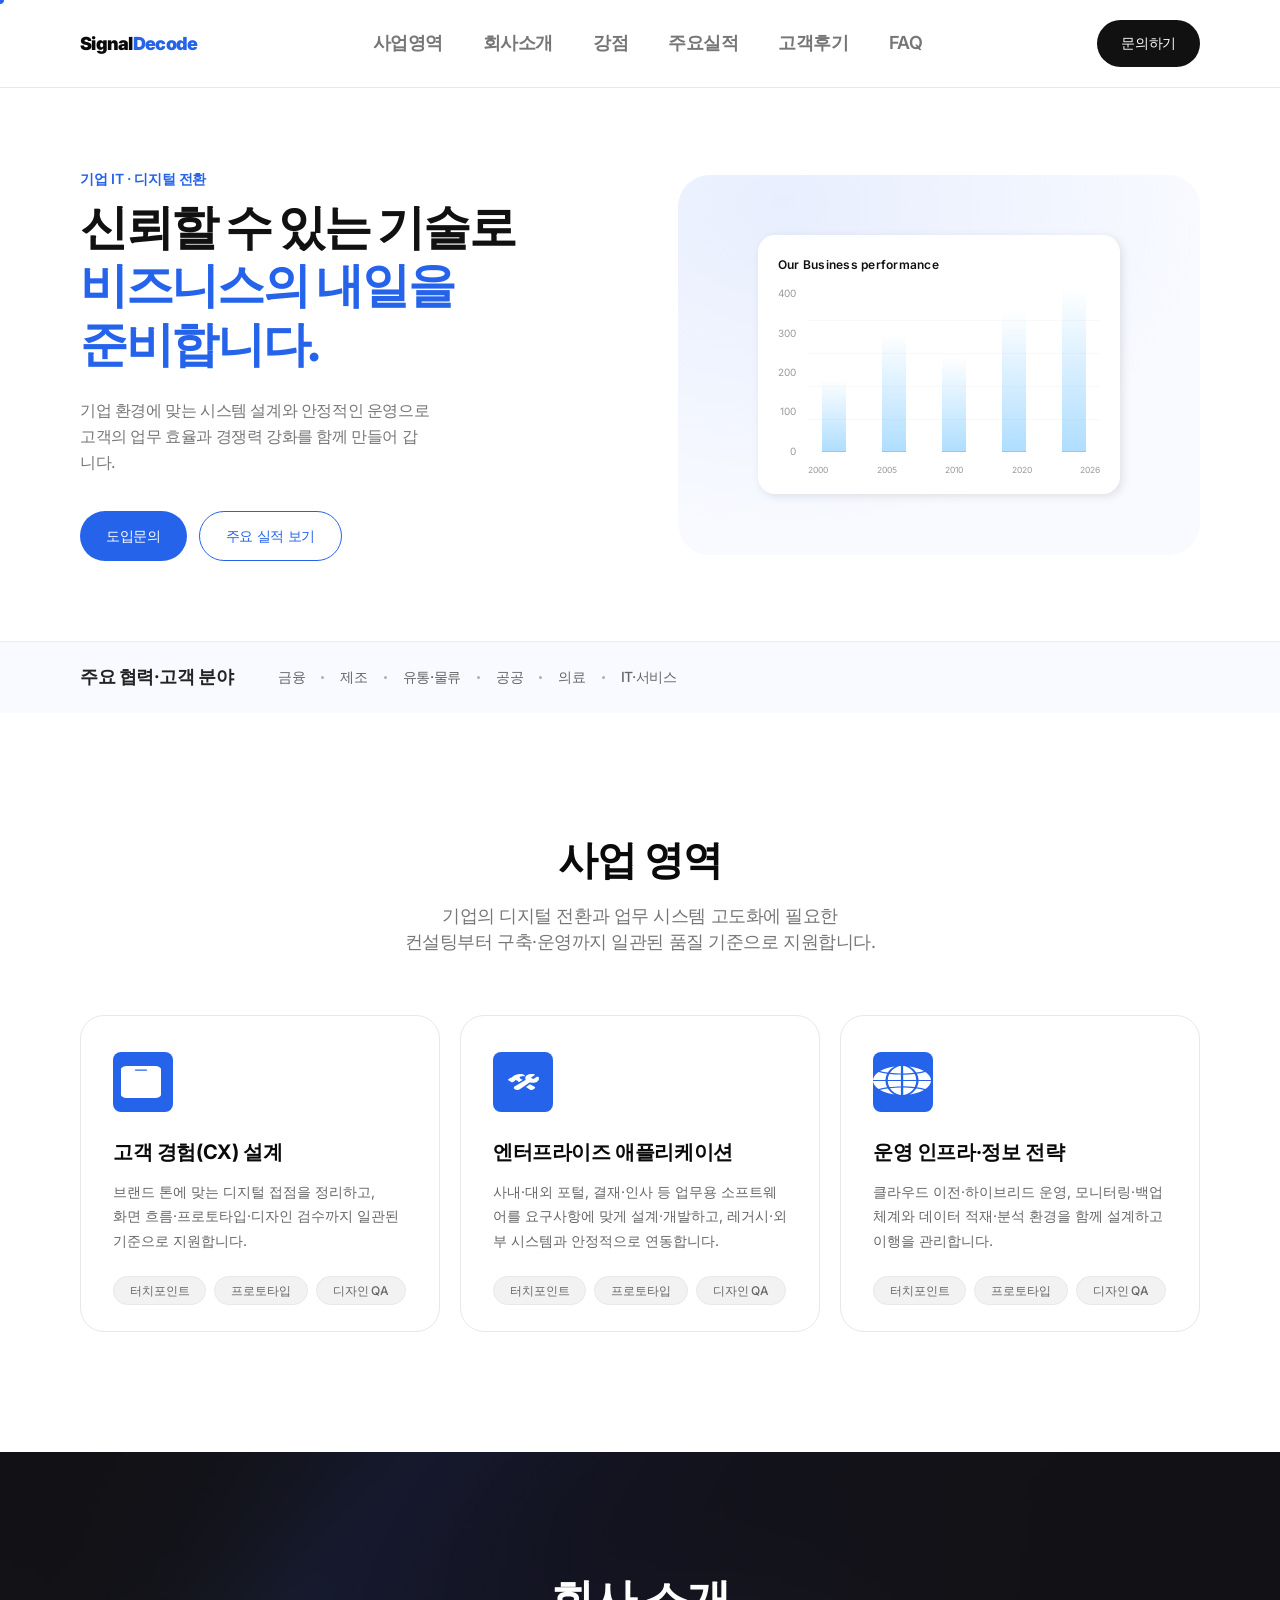
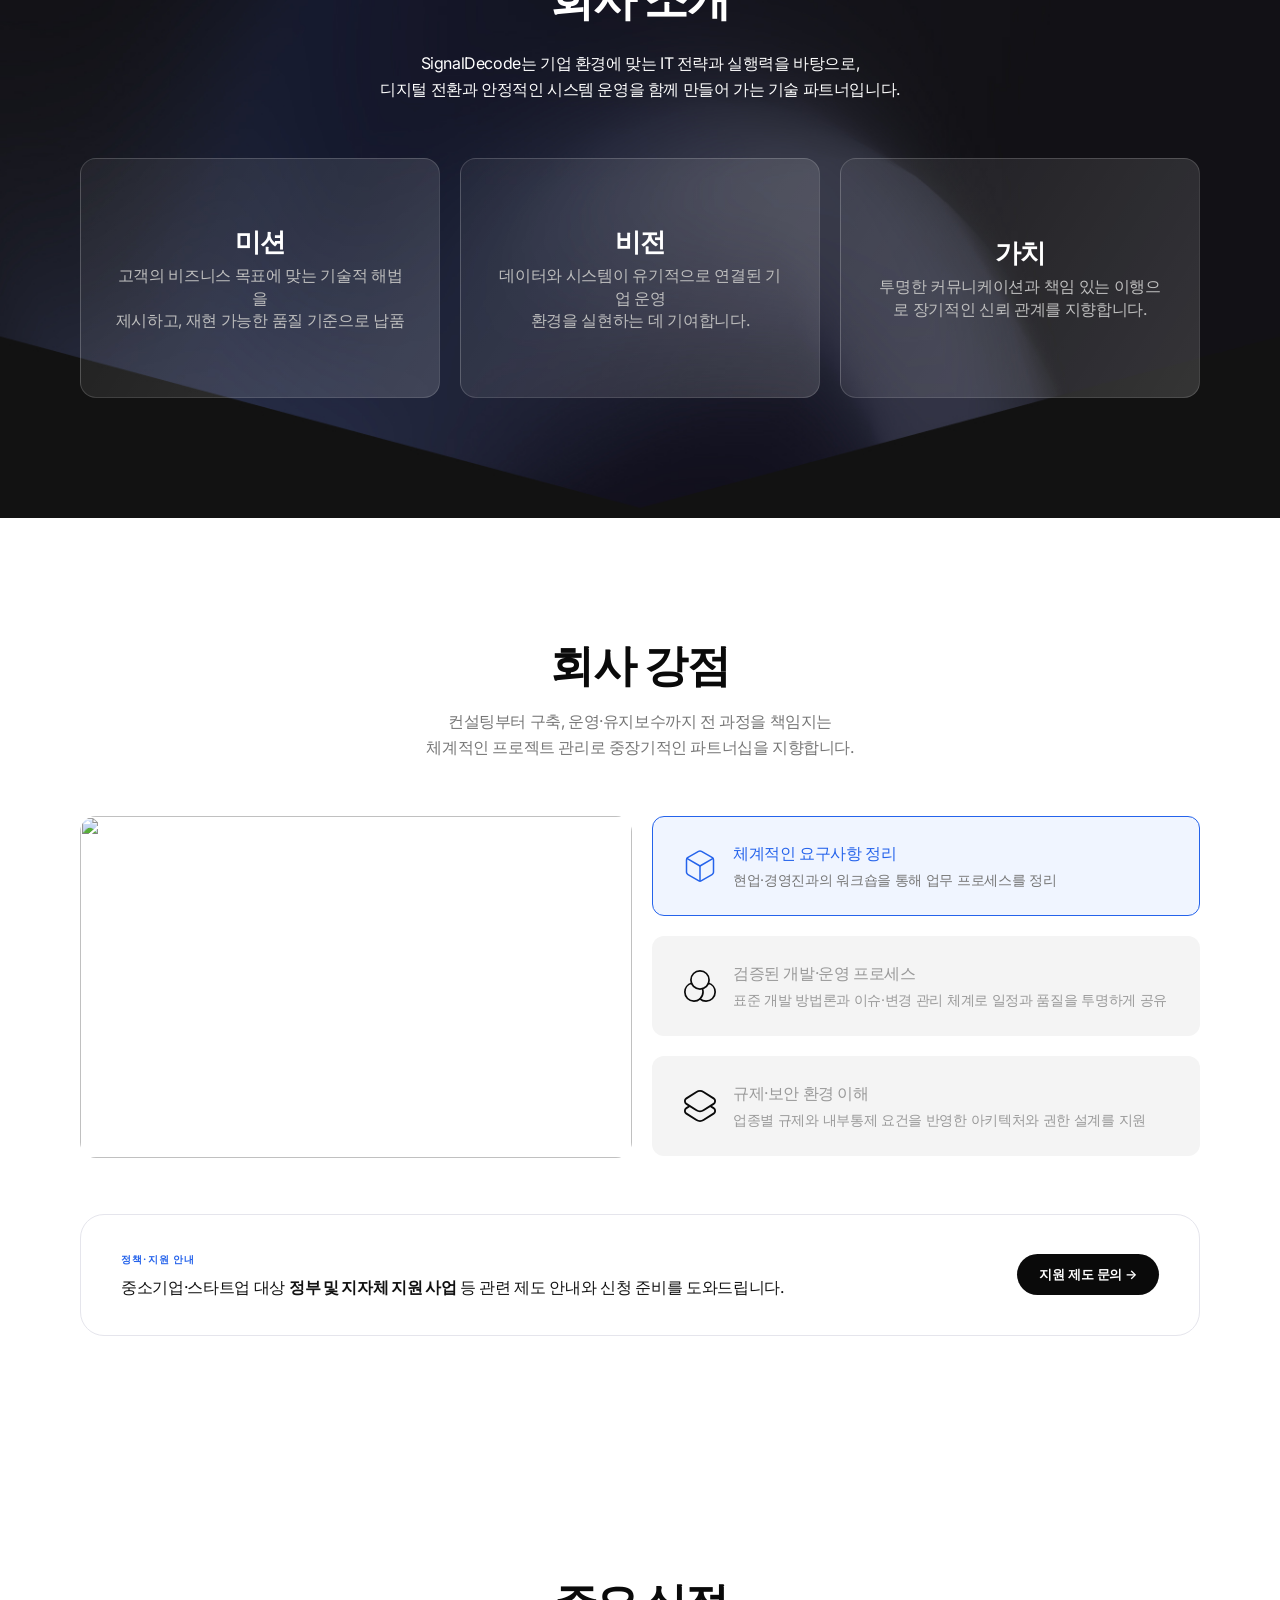
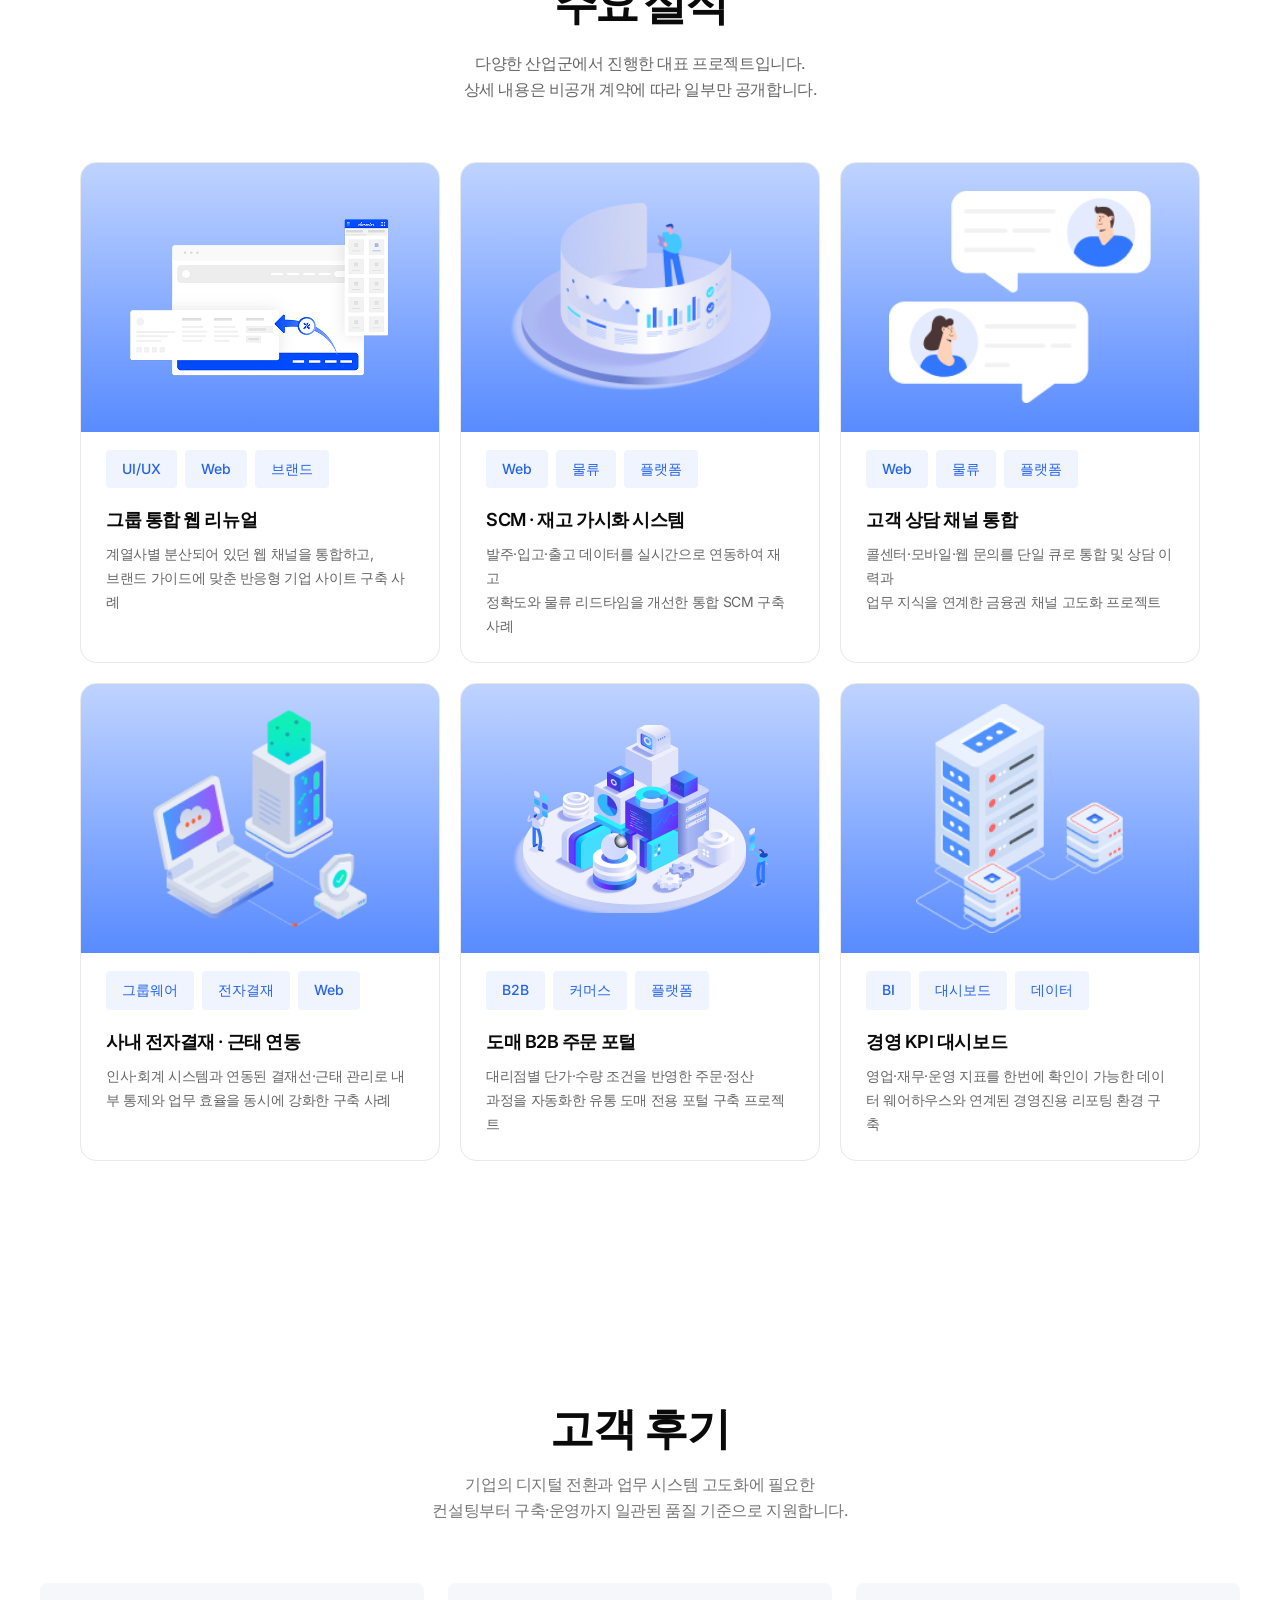
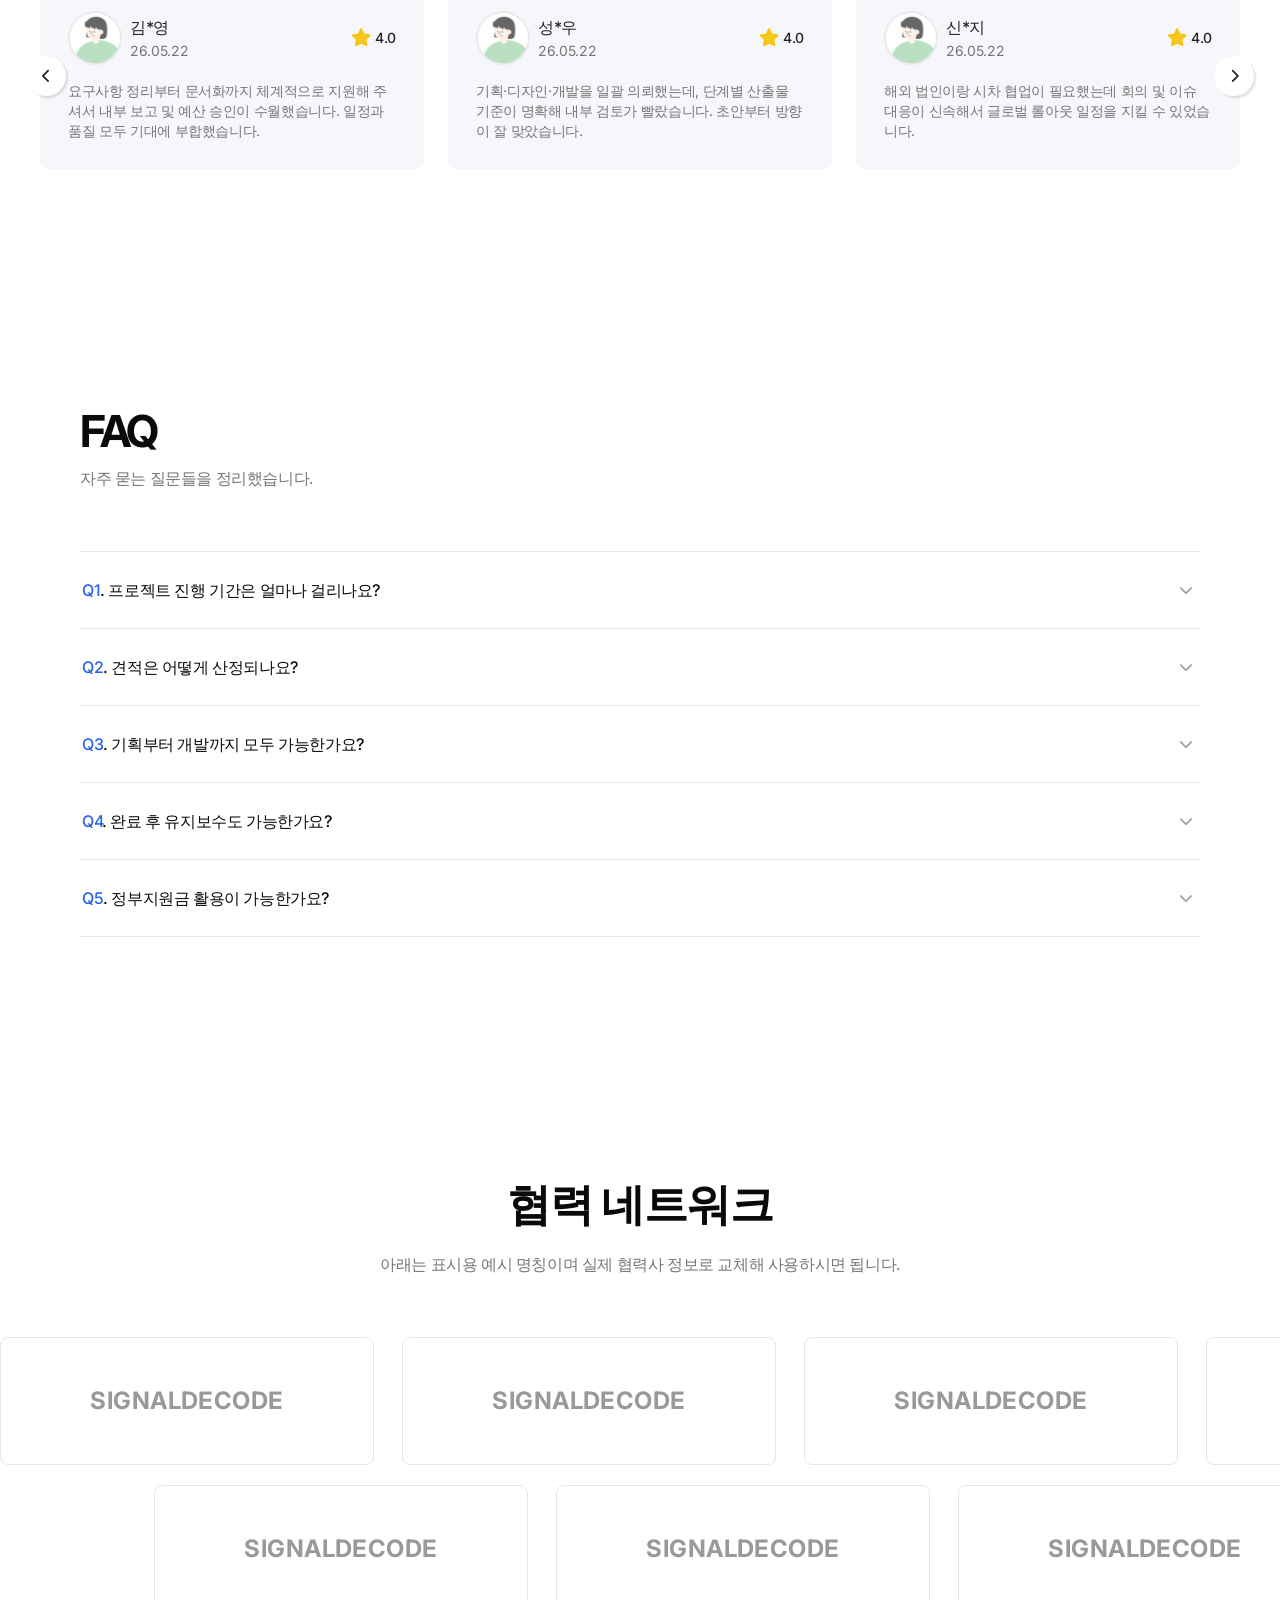
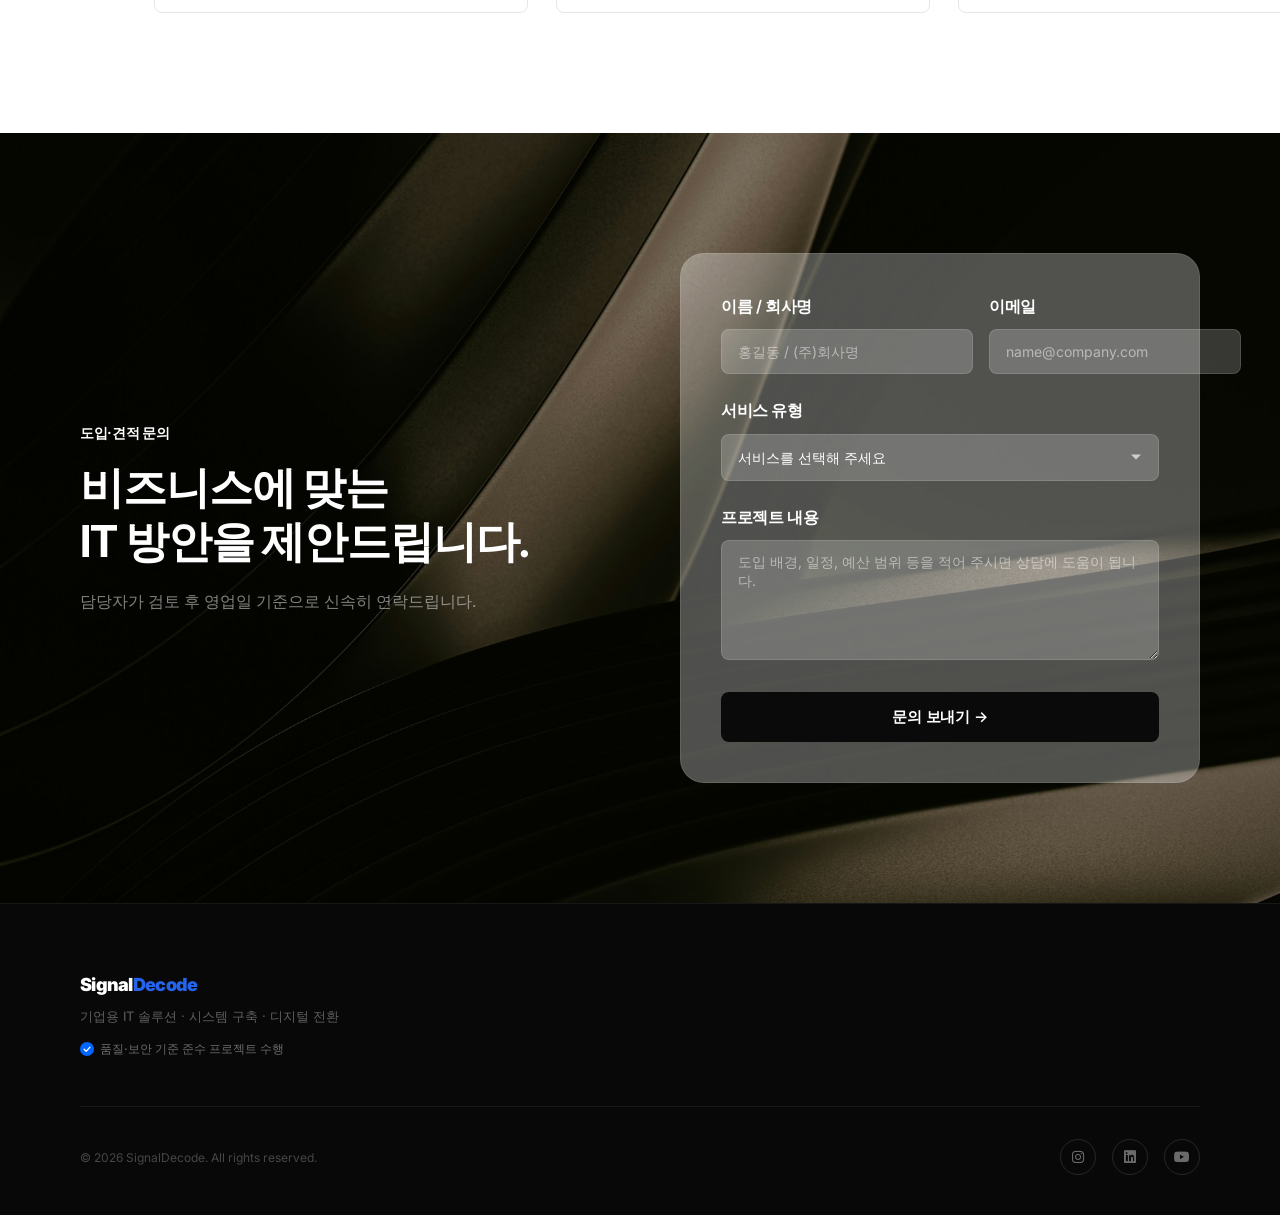
==== commit 36de2164: "design" ====
--- a/index.html
+++ b/index.html
@@ -9,7 +9,7 @@
   <link rel="preconnect" href="https://fonts.gstatic.com" crossorigin />
   <link href="https://fonts.googleapis.com/css2?family=Pretendard:wght@300;400;500;600;700;800;900&family=Inter:wght@300;400;500;600;700;800;900&display=swap" rel="stylesheet" />
   <link rel="stylesheet" href="https://cdn.jsdelivr.net/npm/@fortawesome/fontawesome-free@6.4.0/css/all.min.css" />
-  <link rel="stylesheet" href="css/style.css?v=20260413" />
+  <link rel="stylesheet" href="css/style.css?v=20260414n" />
 </head>
 <body>
 
@@ -19,15 +19,15 @@
       <a href="#" class="logo">
         <span class="logo-signal">Signal</span><span class="logo-decode">Decode</span>
       </a>
-      <nav class="pill-nav">
-        <a href="#what-we-do" class="pill-nav__item">사업영역</a>
-        <a href="#company-intro" class="pill-nav__item">회사소개</a>
-        <a href="#our-strength" class="pill-nav__item">강점</a>
-        <a href="#our-projects" class="pill-nav__item">주요실적</a>
-        <a href="#review" class="pill-nav__item">고객후기</a>
-        <a href="#faq" class="pill-nav__item">FAQ</a>
-        <a href="#contact" class="pill-nav__item pill-nav__item--cta">문의하기</a>
+      <nav class="header-nav" aria-label="주요 메뉴">
+        <a href="#what-we-do" class="header-nav__link">사업영역</a>
+        <a href="#company-intro" class="header-nav__link">회사소개</a>
+        <a href="#our-strength" class="header-nav__link">강점</a>
+        <a href="#our-projects" class="header-nav__link">주요실적</a>
+        <a href="#review" class="header-nav__link">고객후기</a>
+        <a href="#faq" class="header-nav__link">FAQ</a>
       </nav>
+      <a href="#contact" class="header-cta">문의하기</a>
       <button class="hamburger" id="hamburger" aria-label="메뉴 열기">
         <span></span><span></span><span></span>
       </button>
@@ -51,588 +51,519 @@
         <div class="hero__content">
           <p class="hero__eyebrow reveal">기업 IT · 디지털 전환</p>
           <h1 class="hero__title reveal reveal--delay-1">
-            신뢰할 수 있는 기술로<br /><em>비즈니스의 내일을 준비합니다.</em>
+            <span class="hero__title-line hero__title-line--dark">신뢰할 수 있는 기술로</span>
+            <span class="hero__title-line hero__title-line--accent">비즈니스의 내일을</span>
+            <span class="hero__title-line hero__title-line--accent">준비합니다.</span>
           </h1>
           <p class="hero__desc reveal reveal--delay-2">
-            기업 환경에 맞는 시스템 설계와 안정적인 운영을 바탕으로,<br class="pc-only" />
+            기업 환경에 맞는 시스템 설계와 안정적인 운영으로<br />
             고객의 업무 효율과 경쟁력 강화를 함께 만들어 갑니다.
           </p>
           <div class="hero__actions reveal reveal--delay-3">
-            <a href="#contact" class="btn btn--dark">도입 문의</a>
-            <a href="#our-projects" class="btn btn--outline">주요 실적 보기</a>
-          </div>
-        </div>
-
-        <!-- 대형 블랙 쇼케이스 -->
-        <div class="hero__showcase reveal reveal--delay-2">
-          <div class="showcase-card">
-            <div class="showcase-card__inner">
-              <div class="showcase-card__logo">
-                <img src="images/temp-icon.jpg" alt="임시 이미지입니다" class="showcase-logo-img" />
-                <div class="showcase-card__logo-text">
-                  <span class="showcase-card__wordmark">SIGNAL DECODE</span>
-                  <p class="showcase-img-note">임시 이미지입니다</p>
-                </div>
-              </div>
-              <div class="showcase-card__badge">
-                <span>Enterprise IT</span>
-                <div class="toss-badge">
-                  <svg width="18" height="18" viewBox="0 0 24 24" fill="none"><circle cx="12" cy="12" r="12" fill="#0064FF"/><path d="M7 12.5l3.5 3.5L17 9" stroke="#fff" stroke-width="2.2" stroke-linecap="round" stroke-linejoin="round"/></svg>
-                  <span>보안·품질 기준 준수</span>
-                </div>
-              </div>
-              <div class="showcase-card__stats">
-                <div class="stat-item">
-                  <span class="stat-num" data-target="120">0</span><span class="stat-unit">+</span>
-                  <span class="stat-label">구축 실적</span>
-                </div>
-                <div class="stat-divider"></div>
-                <div class="stat-item">
-                  <span class="stat-num" data-target="98">0</span><span class="stat-unit">%</span>
-                  <span class="stat-label">재계약률</span>
-                </div>
-                <div class="stat-divider"></div>
-                <div class="stat-item">
-                  <span class="stat-num" data-target="5">0</span><span class="stat-unit">년</span>
-                  <span class="stat-label">업력</span>
-                </div>
-              </div>
-            </div>
-            <div class="showcase-card__deco">
-              <div class="deco-circle deco-circle--1"></div>
-              <div class="deco-circle deco-circle--2"></div>
-              <div class="deco-dot-grid"></div>
-            </div>
-          </div>
-        </div>
-      </div>
-
-      <!-- 파트너 로고 스트립 -->
+            <a href="#contact" class="btn btn--hero-primary">도입문의</a>
+            <a href="#our-projects" class="btn btn--hero-outline">주요 실적 보기</a>
+          </div>
+        </div>
+
+        <div class="hero__visual reveal reveal--delay-2">
+          <div class="hero-chart-shell">
+            <div class="hero-chart-card">
+              <p class="hero-chart__caption">Our Business performance</p>
+              <div class="hero-chart__body">
+                <div class="hero-chart__y" aria-hidden="true">
+                  <span>400</span>
+                  <span>300</span>
+                  <span>200</span>
+                  <span>100</span>
+                  <span>0</span>
+                </div>
+                <div class="hero-chart__plot">
+                  <div class="hero-chart__grid" aria-hidden="true"></div>
+                  <div class="hero-chart__bars">
+                    <div class="hero-chart__col"><div class="hero-chart__bar hero-chart__bar--1"></div></div>
+                    <div class="hero-chart__col"><div class="hero-chart__bar hero-chart__bar--2"></div></div>
+                    <div class="hero-chart__col"><div class="hero-chart__bar hero-chart__bar--3"></div></div>
+                    <div class="hero-chart__col"><div class="hero-chart__bar hero-chart__bar--4"></div></div>
+                    <div class="hero-chart__col"><div class="hero-chart__bar hero-chart__bar--5"></div></div>
+                  </div>
+                  <div class="hero-chart__x">
+                    <span>2000</span>
+                    <span>2005</span>
+                    <span>2010</span>
+                    <span>2020</span>
+                    <span>2026</span>
+                  </div>
+                </div>
+              </div>
+            </div>
+          </div>
+        </div>
+      </div>
+
+      <!-- 파트너 분야 스트립 -->
       <div class="partner-strip">
         <div class="partner-strip__inner">
           <span class="partner-strip__label">주요 협력·고객 분야</span>
           <div class="partner-logos">
             <span class="partner-logo-item">금융</span>
-            <span class="partner-logo-sep">·</span>
+            <span class="partner-dot" aria-hidden="true"></span>
             <span class="partner-logo-item">제조</span>
-            <span class="partner-logo-sep">·</span>
+            <span class="partner-dot" aria-hidden="true"></span>
             <span class="partner-logo-item">유통·물류</span>
-            <span class="partner-logo-sep">·</span>
+            <span class="partner-dot" aria-hidden="true"></span>
             <span class="partner-logo-item">공공</span>
-            <span class="partner-logo-sep">·</span>
+            <span class="partner-dot" aria-hidden="true"></span>
             <span class="partner-logo-item">의료</span>
-            <span class="partner-logo-sep">·</span>
+            <span class="partner-dot" aria-hidden="true"></span>
             <span class="partner-logo-item">IT·서비스</span>
           </div>
         </div>
       </div>
     </section>
 
-    <!-- ===== WHAT WE DO ===== -->
+    <!-- ===== WHAT WE DO (Figma 6:375) ===== -->
     <section class="section what-we-do" id="what-we-do">
       <div class="container">
-        <div class="section-header reveal">
-          <div class="section-badge">
-            <span class="section-num">01</span>
-          </div>
-          <div>
-            <h2 class="section-title">사업 영역</h2>
-            <p class="section-desc">
-              기업의 디지털 전환과 업무 시스템 고도화에 필요한 컨설팅부터 구축·운영까지<br class="pc-only" />
-              일관된 품질 기준으로 지원합니다.
-            </p>
-          </div>
-        </div>
+        <header class="what-we-do__head reveal">
+          <h2 class="what-we-do__title">사업 영역</h2>
+          <p class="what-we-do__lead">
+            기업의 디지털 전환과 업무 시스템 고도화에 필요한<br />
+            컨설팅부터 구축·운영까지 일관된 품질 기준으로 지원합니다.
+          </p>
+        </header>
 
         <div class="service-cards">
-          <div class="service-card reveal reveal--delay-1">
+          <article class="service-card reveal reveal--delay-1">
             <div class="service-card__icon">
-              <img src="images/temp-icon.jpg" alt="임시 이미지입니다" />
-            </div>
-            <p class="service-card__temp-label">임시 이미지입니다</p>
+              <img src="images/what-we-do-cx.svg" alt="고객 경험 설계" width="60" height="60" />
+            </div>
             <h3 class="service-card__title">고객 경험(CX) 설계</h3>
             <p class="service-card__desc">
-              브랜드 톤에 맞는 디지털 접점을 정리하고, 화면 흐름·프로토타입·디자인 검수까지 일관된 기준으로 지원합니다.
+              브랜드 톤에 맞는 디지털 접점을 정리하고,<br />
+              화면 흐름·프로토타입·디자인 검수까지 일관된 기준으로 지원합니다.
             </p>
             <div class="service-card__tags">
-              <span class="tag">터치포인트</span>
-              <span class="tag">프로토타입</span>
-              <span class="tag">디자인 QA</span>
-            </div>
-          </div>
-
-          <div class="service-card reveal reveal--delay-2">
-            <div class="service-card__icon">
-              <img src="images/temp-icon.jpg" alt="임시 이미지입니다" />
-            </div>
-            <p class="service-card__temp-label">임시 이미지입니다</p>
+              <span class="tag tag--service">터치포인트</span>
+              <span class="tag tag--service">프로토타입</span>
+              <span class="tag tag--service">디자인 QA</span>
+            </div>
+          </article>
+
+          <article class="service-card reveal reveal--delay-2">
+            <div class="service-card__icon service-card__icon--blue">
+              <img src="images/what-we-do-enterprise.svg" alt="엔터프라이즈 애플리케이션" width="31" height="26" />
+            </div>
             <h3 class="service-card__title">엔터프라이즈 애플리케이션</h3>
             <p class="service-card__desc">
               사내·대외 포털, 결재·인사 등 업무용 소프트웨어를 요구사항에 맞게 설계·개발하고, 레거시·외부 시스템과 안정적으로 연동합니다.
             </p>
             <div class="service-card__tags">
-              <span class="tag">맞춤 개발</span>
-              <span class="tag">SSO·인증</span>
-              <span class="tag">API 연동</span>
-            </div>
-          </div>
-
-          <div class="service-card reveal reveal--delay-3">
+              <span class="tag tag--service">터치포인트</span>
+              <span class="tag tag--service">프로토타입</span>
+              <span class="tag tag--service">디자인 QA</span>
+            </div>
+          </article>
+
+          <article class="service-card reveal reveal--delay-3">
             <div class="service-card__icon">
-              <img src="images/temp-icon.jpg" alt="임시 이미지입니다" />
-            </div>
-            <p class="service-card__temp-label">임시 이미지입니다</p>
+              <img src="images/what-we-do-infra.svg" alt="운영 인프라·정보 전략" width="60" height="60" />
+            </div>
             <h3 class="service-card__title">운영 인프라·정보 전략</h3>
             <p class="service-card__desc">
-              클라우드 이전·하이브리드 운영, 모니터링·백업 체계와 데이터 적재·분석 환경을 함께 설계하고 이행을 관리합니다.
+              클라우드 이전·하이브리드 운영, 모니터링·백업<br />
+              체계와 데이터 적재·분석 환경을 함께 설계하고<br />
+              이행을 관리합니다.
             </p>
             <div class="service-card__tags">
-              <span class="tag">인프라 이행</span>
-              <span class="tag">데이터 플랫폼</span>
-              <span class="tag">거버넌스</span>
-            </div>
-          </div>
+              <span class="tag tag--service">터치포인트</span>
+              <span class="tag tag--service">프로토타입</span>
+              <span class="tag tag--service">디자인 QA</span>
+            </div>
+          </article>
         </div>
       </div>
     </section>
 
-    <!-- ===== COMPANY INTRO ===== -->
+    <!-- ===== COMPANY INTRO (배경 Figma 4:349 · 헤더 4:372·4:373 · 카드 4:370) ===== -->
     <section class="section company-intro" id="company-intro">
-      <div class="container">
-        <div class="section-header reveal revealed">
-          <div class="section-badge">
-            <span class="section-num">02</span>
-          </div>
-          <div>
-            <h2 class="section-title">회사 소개</h2>
-            <p class="section-desc">
-              SignalDecode는 기업 환경에 맞는 IT 전략과 실행력을 바탕으로,<br class="pc-only" />
-              디지털 전환과 안정적인 시스템 운영을 함께 만들어 가는 기술 파트너입니다.
-            </p>
-          </div>
-        </div>
-
-        <div class="company-intro__layout">
-          <div class="company-intro__grid">
-            <article class="company-card reveal revealed reveal--delay-1">
-              <div class="company-card__icon" aria-hidden="true"><i class="fas fa-bullseye"></i></div>
-              <h3 class="company-card__title">미션</h3>
-              <p class="company-card__desc">고객의 비즈니스 목표에 맞는 기술적 해법을 제시하고, 재현 가능한 품질 기준으로 납품합니다.</p>
-            </article>
-            <article class="company-card reveal revealed reveal--delay-2">
-              <div class="company-card__icon" aria-hidden="true"><i class="fas fa-eye"></i></div>
-              <h3 class="company-card__title">비전</h3>
-              <p class="company-card__desc">데이터와 시스템이 유기적으로 연결된 기업 운영 환경을 실현하는 데 기여합니다.</p>
-            </article>
-            <article class="company-card reveal revealed reveal--delay-3">
-              <div class="company-card__icon" aria-hidden="true"><i class="fas fa-handshake"></i></div>
-              <h3 class="company-card__title">가치</h3>
-              <p class="company-card__desc">투명한 커뮤니케이션과 책임 있는 이행으로 장기적인 신뢰 관계를 지향합니다.</p>
-            </article>
-          </div>
+      <div class="company-intro__bg" aria-hidden="true">
+        <img src="images/company-intro-bg.jpg" alt="" width="1920" height="742" loading="lazy" />
+      </div>
+      <div class="container company-intro__inner">
+        <header class="company-intro__head reveal">
+          <h2 class="company-intro__title">회사 소개</h2>
+          <p class="company-intro__lead">
+            SignalDecode는 기업 환경에 맞는 IT 전략과 실행력을 바탕으로,<br />
+            디지털 전환과 안정적인 시스템 운영을 함께 만들어 가는 기술 파트너입니다.
+          </p>
+        </header>
+
+        <div class="company-intro__grid">
+          <article class="company-intro-card reveal reveal--delay-1">
+            <div class="company-intro-card__body">
+              <h3 class="company-intro-card__title">미션</h3>
+              <div class="company-intro-card__desc">
+                <p>고객의 비즈니스 목표에 맞는 기술적 해법을</p>
+                <p>제시하고, 재현 가능한 품질 기준으로 납품</p>
+              </div>
+            </div>
+          </article>
+          <article class="company-intro-card reveal reveal--delay-2">
+            <div class="company-intro-card__body">
+              <h3 class="company-intro-card__title">비전</h3>
+              <div class="company-intro-card__desc">
+                <p>데이터와 시스템이 유기적으로 연결된 기업 운영</p>
+                <p>환경을 실현하는 데 기여합니다.</p>
+              </div>
+            </div>
+          </article>
+          <article class="company-intro-card reveal reveal--delay-3">
+            <div class="company-intro-card__body">
+              <h3 class="company-intro-card__title">가치</h3>
+              <div class="company-intro-card__desc">
+                <p>투명한 커뮤니케이션과 책임 있는 이행으로 장기적인 신뢰 관계를 지향합니다.</p>
+              </div>
+            </div>
+          </article>
         </div>
       </div>
     </section>
 
-    <!-- ===== OUR STRENGTH ===== -->
+    <!-- ===== OUR STRENGTH (헤더 1:1389·1:1390 · 본문 4:347 · 배너 1:1409) ===== -->
     <section class="section our-strength" id="our-strength">
       <div class="container">
-        <div class="section-header reveal">
-          <div class="section-badge">
-            <span class="section-num">03</span>
-          </div>
-          <div>
-            <h2 class="section-title">회사 강점</h2>
-            <p class="section-desc">
-              컨설팅부터 구축, 운영·유지보수까지 전 과정을 책임지는 체계적인 프로젝트 관리로<br class="pc-only" />
-              중장기적인 파트너십을 지향합니다.
+        <header class="our-strength__head reveal">
+          <h2 class="our-strength__title">회사 강점</h2>
+          <p class="our-strength__lead">
+            컨설팅부터 구축, 운영·유지보수까지 전 과정을 책임지는<br />
+            체계적인 프로젝트 관리로 중장기적인 파트너십을 지향합니다.
+          </p>
+        </header>
+
+        <div class="strength-layout">
+          <div class="strength-visual reveal reveal--delay-1">
+            <img src="images/strength-visual.jpg" alt="" width="552" height="342" loading="lazy" />
+          </div>
+          <div class="strength-cards" role="list">
+            <article class="strength-card strength-card--active reveal reveal--delay-1" role="listitem" aria-current="true">
+              <div class="strength-card__icon" aria-hidden="true">
+                <svg class="strength-card__svg" width="36" height="36" viewBox="0 0 36 36" fill="none" xmlns="http://www.w3.org/2000/svg">
+                  <g stroke="currentColor" stroke-width="1.5" stroke-linecap="round" stroke-linejoin="round">
+                    <path d="M31.5 24V12C31.4995 11.4739 31.3606 10.9572 31.0973 10.5017C30.834 10.0463 30.4556 9.66804 30 9.405L19.5 3.405C19.0439 3.14169 18.5266 3.00308 18 3.00308C17.4734 3.00308 16.9561 3.14169 16.5 3.405L6 9.405C5.54439 9.66804 5.16597 10.0463 4.90269 10.5017C4.63941 10.9572 4.50054 11.4739 4.5 12V24C4.50054 24.5261 4.63941 25.0428 4.90269 25.4983C5.16597 25.9537 5.54439 26.332 6 26.595L16.5 32.595C16.9561 32.8583 17.4734 32.9969 18 32.9969C18.5266 32.9969 19.0439 32.8583 19.5 32.595L30 26.595C30.4556 26.332 30.834 25.9537 31.0973 25.4983C31.3606 25.0428 31.4995 24.5261 31.5 24Z" />
+                    <path d="M4.905 10.44L18 18.015L31.095 10.44" />
+                    <path d="M18 33.12V18" />
+                  </g>
+                </svg>
+              </div>
+              <div class="strength-card__text">
+                <h3 class="strength-card__title">체계적인 요구사항 정리</h3>
+                <p class="strength-card__desc">현업·경영진과의 워크숍을 통해 업무 프로세스를 정리</p>
+              </div>
+            </article>
+            <article class="strength-card reveal reveal--delay-2" role="listitem" aria-current="false">
+              <div class="strength-card__icon" aria-hidden="true">
+                <svg class="strength-card__svg" width="32" height="32" viewBox="0 0 28.1667 28.1667" fill="none" xmlns="http://www.w3.org/2000/svg">
+                  <g stroke="currentColor" stroke-width="1.5" stroke-linecap="round" stroke-linejoin="round">
+                    <path d="M16.19 16.47C16.55 17.3767 16.75 18.3767 16.75 19.4167C16.75 21.7767 15.7233 23.91 14.0833 25.3633C12.6237 26.6888 10.7216 27.4211 8.75 27.4167C4.33667 27.4167 0.75 23.83 0.75 19.4167C0.75 15.7367 3.25667 12.6167 6.64333 11.6967" />
+                    <path d="M21.5233 11.6967C24.91 12.6167 27.4167 15.7367 27.4167 19.4167C27.4167 23.83 23.83 27.4167 19.4167 27.4167C17.4451 27.4211 15.5429 26.6888 14.0833 25.3633" />
+                    <path d="M6.08333 8.75C6.08333 10.8717 6.92619 12.9066 8.42648 14.4069C9.92677 15.9071 11.9616 16.75 14.0833 16.75C16.2051 16.75 18.2399 15.9071 19.7402 14.4069C21.2405 12.9066 22.0833 10.8717 22.0833 8.75C22.0833 6.62827 21.2405 4.59344 19.7402 3.09315C18.2399 1.59285 16.2051 0.75 14.0833 0.75C11.9616 0.75 9.92677 1.59285 8.42648 3.09315C6.92619 4.59344 6.08333 6.62827 6.08333 8.75Z" />
+                  </g>
+                </svg>
+              </div>
+              <div class="strength-card__text">
+                <h3 class="strength-card__title">검증된 개발·운영 프로세스</h3>
+                <p class="strength-card__desc">표준 개발 방법론과 이슈·변경 관리 체계로 일정과 품질을 투명하게 공유</p>
+              </div>
+            </article>
+            <article class="strength-card reveal reveal--delay-3" role="listitem" aria-current="false">
+              <div class="strength-card__icon" aria-hidden="true">
+                <svg class="strength-card__svg" width="32" height="32" viewBox="0 0 26.2313 26.1898" fill="none" xmlns="http://www.w3.org/2000/svg">
+                  <g stroke="currentColor" stroke-width="1.5">
+                    <path d="M10.2523 16.6056L1.98432 11.3442C1.60603 11.1033 1.29461 10.7709 1.07886 10.3778C0.863108 9.9846 0.75 9.54337 0.75 9.09489C0.75 8.64642 0.863108 8.20519 1.07886 7.81202C1.29461 7.41885 1.60603 7.08645 1.98432 6.84556L10.251 1.58423C11.1069 1.0394 12.1004 0.75 13.115 0.75C14.1296 0.75 15.1231 1.0394 15.979 1.58423L24.2457 6.84556C24.6239 7.08645 24.9354 7.41885 25.1511 7.81202C25.3669 8.20519 25.48 8.64642 25.48 9.09489C25.48 9.54337 25.3669 9.9846 25.1511 10.3778C24.9354 10.7709 24.6239 11.1033 24.2457 11.3442L15.979 16.6056C15.1231 17.1504 14.1296 17.4398 13.115 17.4398C12.1004 17.4398 11.1082 17.1504 10.2523 16.6056Z" />
+                    <path d="M21.4963 13.0949L24.247 14.8456C24.6253 15.0864 24.9367 15.4189 25.1525 15.812C25.3682 16.2052 25.4813 16.6464 25.4813 17.0949C25.4813 17.5434 25.3682 17.9846 25.1525 18.3778C24.9367 18.7709 24.6253 19.1033 24.247 19.3442L15.979 24.6056C15.1231 25.1504 14.1296 25.4398 13.115 25.4398C12.1004 25.4398 11.1069 25.1504 10.251 24.6056L1.98432 19.3442C1.60603 19.1033 1.29461 18.7709 1.07886 18.3778C0.863108 17.9846 0.75 17.5434 0.75 17.0949C0.75 16.6464 0.863108 16.2052 1.07886 15.812C1.29461 15.4189 1.60603 15.0864 1.98432 14.8456L4.73366 13.0949" />
+                  </g>
+                </svg>
+              </div>
+              <div class="strength-card__text">
+                <h3 class="strength-card__title">규제·보안 환경 이해</h3>
+                <p class="strength-card__desc">업종별 규제와 내부통제 요건을 반영한 아키텍처와 권한 설계를 지원</p>
+              </div>
+            </article>
+          </div>
+        </div>
+
+        <div class="funding-banner reveal">
+          <div class="funding-banner__copy">
+            <span class="funding-banner__label">정책·지원 안내</span>
+            <p class="funding-banner__text">
+              <span>중소기업·스타트업 대상 </span><strong>정부 및 지자체 지원 사업</strong><span> 등 관련 제도 안내와 신청 준비를 도와드립니다.</span>
             </p>
           </div>
-        </div>
-
-        <div class="strength-layout">
-          <div class="strength-image-wrap reveal reveal--delay-1">
-            <div class="strength-image">
-              <img src="images/temp-strength.jpg" alt="임시 이미지입니다 — 회사 강점" />
-            </div>
-            <p class="media-temp-caption">임시 이미지입니다</p>
-          </div>
-          <div class="strength-list">
-            <div class="strength-item reveal reveal--delay-1">
-              <div class="strength-item__dot"></div>
-              <div>
-                <h4 class="strength-item__title">체계적인 요구사항 정리</h4>
-                <p class="strength-item__desc">현업·경영진과의 워크숍을 통해 업무 프로세스를 정리하고, 우선순위에 맞는 로드맵을 제안합니다.</p>
-              </div>
-            </div>
-            <div class="strength-item reveal reveal--delay-2">
-              <div class="strength-item__dot"></div>
-              <div>
-                <h4 class="strength-item__title">검증된 개발·운영 프로세스</h4>
-                <p class="strength-item__desc">표준 개발 방법론과 이슈·변경 관리 체계로 일정과 품질을 투명하게 공유합니다.</p>
-              </div>
-            </div>
-            <div class="strength-item reveal reveal--delay-3">
-              <div class="strength-item__dot"></div>
-              <div>
-                <h4 class="strength-item__title">규제·보안 환경 이해</h4>
-                <p class="strength-item__desc">업종별 규제와 내부통제 요건을 반영한 아키텍처와 권한 설계를 지원합니다.</p>
-              </div>
-            </div>
-            <div class="strength-item reveal reveal--delay-4">
-              <div class="strength-item__dot"></div>
-              <div>
-                <h4 class="strength-item__title">지속 가능한 유지보수</h4>
-                <p class="strength-item__desc">오픈 이후 모니터링, 장애 대응, 기능 개선까지 SLA에 따른 안정적인 운영을 제공합니다.</p>
-              </div>
-            </div>
-          </div>
-        </div>
-
-        <!-- 정부지원금 배너 -->
-        <div class="funding-banner reveal">
-          <div class="funding-banner__inner">
-            <div class="funding-banner__text">
-              <span class="funding-label">정책·지원 안내</span>
-              <p>중소기업·스타트업 대상 <strong>정부 및 지자체 지원 사업</strong> 등 관련 제도 안내와 신청 준비를 도와드립니다.</p>
-            </div>
-            <a href="#contact" class="btn btn--blue-sm">지원 제도 문의 →</a>
-          </div>
+          <a href="#contact" class="funding-banner__cta">지원 제도 문의 →</a>
         </div>
       </div>
     </section>
 
-    <!-- ===== OUR PROJECTS ===== -->
+    <!-- ===== OUR PROJECTS (Figma node 6:374) ===== -->
     <section class="section our-projects" id="our-projects">
       <div class="container">
-        <div class="section-header reveal">
-          <div class="section-badge">
-            <span class="section-num">04</span>
-          </div>
-          <div>
-            <h2 class="section-title">주요 실적</h2>
-            <p class="section-desc">
-              다양한 산업군에서 진행한 대표 프로젝트입니다. 상세 내용은 비공개 계약에 따라 일부만 공개합니다.
-            </p>
+        <div class="section-header section-header--center our-projects__header reveal">
+          <h2 class="section-title section-title--projects">주요 실적</h2>
+          <div class="section-desc section-desc--projects">
+            <p>다양한 산업군에서 진행한 대표 프로젝트입니다.</p>
+            <p>상세 내용은 비공개 계약에 따라 일부만 공개합니다.</p>
           </div>
         </div>
 
         <div class="projects-grid">
-          <div class="project-card reveal reveal--delay-1">
+          <article class="project-card reveal reveal--delay-1">
             <div class="project-card__img">
-              <img src="images/temp-project-01.jpg" alt="임시 이미지입니다 — 주요 실적" loading="lazy" />
-              <div class="project-card__overlay">
-                <span class="project-card__view">자세히 보기 →</span>
-              </div>
+              <img
+                class="project-card__illus"
+                src="images/project-illus-01.png"
+                alt=""
+                width="262"
+                height="188"
+                loading="eager"
+                decoding="async"
+              />
             </div>
             <div class="project-card__body">
               <div class="project-card__tags">
-                <span class="tag tag--sm">UI/UX</span>
-                <span class="tag tag--sm">Web</span>
-                <span class="tag tag--sm">브랜드</span>
-              </div>
-              <h3 class="project-card__title">그룹 통합 웹 리뉴얼</h3>
-              <p class="project-card__desc">계열사별 분산되어 있던 웹 채널을 통합하고, 브랜드 가이드에 맞춘 반응형 기업 사이트를 구축한 사례입니다.</p>
-            </div>
-          </div>
-
-          <div class="project-card reveal reveal--delay-2">
+                <span class="tag tag--project">UI/UX</span>
+                <span class="tag tag--project">Web</span>
+                <span class="tag tag--project">브랜드</span>
+              </div>
+              <div class="project-card__text">
+                <h3 class="project-card__title">그룹 통합 웹 리뉴얼</h3>
+                <p class="project-card__desc">
+                  계열사별 분산되어 있던 웹 채널을 통합하고,<br />
+                  브랜드 가이드에 맞춘 반응형 기업 사이트 구축 사례
+                </p>
+              </div>
+            </div>
+          </article>
+
+          <article class="project-card reveal reveal--delay-2">
             <div class="project-card__img">
-              <img src="images/temp-project-02.jpg" alt="임시 이미지입니다 — 주요 실적" loading="lazy" />
-              <div class="project-card__overlay">
-                <span class="project-card__view">자세히 보기 →</span>
-              </div>
+              <img
+                class="project-card__illus"
+                src="images/project-illus-02.png"
+                alt=""
+                width="262"
+                height="188"
+                loading="lazy"
+              />
             </div>
             <div class="project-card__body">
               <div class="project-card__tags">
-                <span class="tag tag--sm">Web</span>
-                <span class="tag tag--sm">물류</span>
-                <span class="tag tag--sm">플랫폼</span>
-              </div>
-              <h3 class="project-card__title">SCM·재고 가시화 시스템</h3>
-              <p class="project-card__desc">발주·입고·출고 데이터를 실시간으로 연동하여 재고 정확도와 물류 리드타임을 개선한 통합 SCM 구축 사례입니다.</p>
-            </div>
-          </div>
-
-          <div class="project-card reveal reveal--delay-3">
+                <span class="tag tag--project">Web</span>
+                <span class="tag tag--project">물류</span>
+                <span class="tag tag--project">플랫폼</span>
+              </div>
+              <div class="project-card__text">
+                <h3 class="project-card__title">SCM · 재고 가시화 시스템</h3>
+                <p class="project-card__desc">
+                  발주·입고·출고 데이터를 실시간으로 연동하여 재고<br />
+                  정확도와 물류 리드타임을 개선한 통합 SCM 구축 사례
+                </p>
+              </div>
+            </div>
+          </article>
+
+          <article class="project-card reveal reveal--delay-3">
             <div class="project-card__img">
-              <img src="images/temp-project-03.jpg" alt="임시 이미지입니다 — 주요 실적" loading="lazy" />
-              <div class="project-card__overlay">
-                <span class="project-card__view">자세히 보기 →</span>
-              </div>
+              <img
+                class="project-card__illus"
+                src="images/project-illus-03.png"
+                alt=""
+                width="262"
+                height="188"
+                loading="lazy"
+              />
             </div>
             <div class="project-card__body">
               <div class="project-card__tags">
-                <span class="tag tag--sm">AI</span>
-                <span class="tag tag--sm">채널</span>
-                <span class="tag tag--sm">금융</span>
-              </div>
-              <h3 class="project-card__title">고객 상담 채널 통합</h3>
-              <p class="project-card__desc">콜센터·모바일·웹 문의를 단일 큐로 통합하고, 상담 이력과 업무 지식을 연계한 금융권 채널 고도화 프로젝트입니다.</p>
-            </div>
-          </div>
-
-          <div class="project-card reveal reveal--delay-1">
+                <span class="tag tag--project">Web</span>
+                <span class="tag tag--project">물류</span>
+                <span class="tag tag--project">플랫폼</span>
+              </div>
+              <div class="project-card__text">
+                <h3 class="project-card__title">고객 상담 채널 통합</h3>
+                <p class="project-card__desc">
+                  콜센터·모바일·웹 문의를 단일 큐로 통합 및 상담 이력과<br />
+                  업무 지식을 연계한 금융권 채널 고도화 프로젝트
+                </p>
+              </div>
+            </div>
+          </article>
+
+          <article class="project-card reveal reveal--delay-1">
             <div class="project-card__img">
-              <img src="images/temp-project-04.jpg" alt="임시 이미지입니다 — 주요 실적" loading="lazy" />
-              <div class="project-card__overlay">
-                <span class="project-card__view">자세히 보기 →</span>
-              </div>
+              <img
+                class="project-card__illus"
+                src="images/project-illus-04.png"
+                alt=""
+                loading="lazy"
+                width="262"
+                height="188"
+              />
             </div>
             <div class="project-card__body">
               <div class="project-card__tags">
-                <span class="tag tag--sm">그룹웨어</span>
-                <span class="tag tag--sm">전자결재</span>
-                <span class="tag tag--sm">Web</span>
-              </div>
-              <h3 class="project-card__title">사내 전자결재·근태 연동</h3>
-              <p class="project-card__desc">인사·회계 시스템과 연동된 결재선·근태 관리로 내부 통제와 업무 효율을 동시에 강화한 구축 사례입니다.</p>
-            </div>
-          </div>
-
-          <div class="project-card reveal reveal--delay-2">
+                <span class="tag tag--project">그룹웨어</span>
+                <span class="tag tag--project">전자결재</span>
+                <span class="tag tag--project">Web</span>
+              </div>
+              <div class="project-card__text">
+                <h3 class="project-card__title">사내 전자결재 · 근태 연동</h3>
+                <p class="project-card__desc">
+                  인사·회계 시스템과 연동된 결재선·근태 관리로 내부 통제와 업무 효율을 동시에 강화한 구축 사례
+                </p>
+              </div>
+            </div>
+          </article>
+
+          <article class="project-card reveal reveal--delay-2">
             <div class="project-card__img">
-              <img src="images/temp-project-05.jpg" alt="임시 이미지입니다 — 주요 실적" loading="lazy" />
-              <div class="project-card__overlay">
-                <span class="project-card__view">자세히 보기 →</span>
-              </div>
+              <img
+                class="project-card__illus"
+                src="images/project-illus-05.png"
+                alt=""
+                loading="lazy"
+                width="262"
+                height="188"
+              />
             </div>
             <div class="project-card__body">
               <div class="project-card__tags">
-                <span class="tag tag--sm">B2B</span>
-                <span class="tag tag--sm">커머스</span>
-                <span class="tag tag--sm">플랫폼</span>
-              </div>
-              <h3 class="project-card__title">도매 B2B 주문 포털</h3>
-              <p class="project-card__desc">대리점별 단가·수량 조건을 반영한 주문·정산 프로세스를 자동화한 유통 도매 전용 포털 구축 프로젝트입니다.</p>
-            </div>
-          </div>
-
-          <div class="project-card reveal reveal--delay-3">
+                <span class="tag tag--project">B2B</span>
+                <span class="tag tag--project">커머스</span>
+                <span class="tag tag--project">플랫폼</span>
+              </div>
+              <div class="project-card__text">
+                <h3 class="project-card__title">도매 B2B 주문 포털</h3>
+                <p class="project-card__desc">
+                  대리점별 단가·수량 조건을 반영한 주문·정산<br />
+                  과정을 자동화한 유통 도매 전용 포털 구축 프로젝트
+                </p>
+              </div>
+            </div>
+          </article>
+
+          <article class="project-card reveal reveal--delay-3">
             <div class="project-card__img">
-              <img src="images/temp-project-06.jpg" alt="임시 이미지입니다 — 주요 실적" loading="lazy" />
-              <div class="project-card__overlay">
-                <span class="project-card__view">자세히 보기 →</span>
-              </div>
+              <img
+                class="project-card__illus"
+                src="images/project-illus-06.png"
+                alt=""
+                loading="lazy"
+                width="262"
+                height="188"
+              />
             </div>
             <div class="project-card__body">
               <div class="project-card__tags">
-                <span class="tag tag--sm">BI</span>
-                <span class="tag tag--sm">대시보드</span>
-                <span class="tag tag--sm">데이터</span>
-              </div>
-              <h3 class="project-card__title">경영 KPI 대시보드</h3>
-              <p class="project-card__desc">영업·재무·운영 지표를 한 화면에서 확인할 수 있도록 데이터 웨어하우스와 연계한 경영진용 리포팅 환경을 구축했습니다.</p>
-            </div>
-          </div>
+                <span class="tag tag--project">BI</span>
+                <span class="tag tag--project">대시보드</span>
+                <span class="tag tag--project">데이터</span>
+              </div>
+              <div class="project-card__text">
+                <h3 class="project-card__title">경영 KPI 대시보드</h3>
+                <p class="project-card__desc">
+                  영업·재무·운영 지표를 한번에 확인이 가능한 데이터 웨어하우스와 연계된 경영진용 리포팅 환경 구축
+                </p>
+              </div>
+            </div>
+          </article>
         </div>
       </div>
     </section>
 
-    <!-- ===== REVIEW ===== -->
+    <!-- ===== REVIEW (Figma 6:2706 — 무한 캐러셀) ===== -->
     <section class="section review" id="review">
       <div class="container">
-        <div class="section-header reveal">
-          <div class="section-badge">
-            <span class="section-num">05</span>
-          </div>
-          <div>
-            <h2 class="section-title">고객 후기</h2>
-            <p class="section-desc">SignalDecode와 함께한 고객사의 일부 의견입니다.</p>
-          </div>
-        </div>
-
-        <div class="review-marquee-wrap">
-          <!-- 첫 번째 줄 (→ 방향) -->
-          <div class="review-track review-track--forward">
-            <div class="review-inner">
-              <div class="review-card">
-                <p class="review-card__text">"요구사항 정리부터 문서화까지 체계적으로 지원해 주셔서 내부 보고와 예산 승인이 수월했습니다. 일정과 품질 모두 기대에 부합했습니다."</p>
-                <div class="review-card__author">
-                  <span class="review-card__name">(주) ***시스템</span>
-                  <span class="review-card__company">제조업</span>
-                </div>
-              </div>
-              <div class="review-card">
-                <p class="review-card__text">"기획·디자인·개발을 일괄 의뢰했는데, 단계별 산출물 기준이 명확해 내부 검토가 빨랐습니다. 초안부터 방향이 잘 맞았습니다."</p>
-                <div class="review-card__author">
-                  <span class="review-card__name">***솔루션</span>
-                  <span class="review-card__company">유통</span>
-                </div>
-              </div>
-              <div class="review-card">
-                <p class="review-card__text">"해외 법인과의 시차 협업이 필요했는데, 회의·이슈 대응이 신속해 글로벌 롤아웃 일정을 지킬 수 있었습니다."</p>
-                <div class="review-card__author">
-                  <span class="review-card__name">김**</span>
-                  <span class="review-card__company">IT 본부</span>
-                </div>
-              </div>
-              <div class="review-card">
-                <p class="review-card__text">"규제와 내부통제 요건을 반영한 권한 설계와 로그 정책까지 함께 검토해 주셔서 감사합니다."</p>
-                <div class="review-card__author">
-                  <span class="review-card__name">익명</span>
-                  <span class="review-card__company">금융권</span>
-                </div>
-              </div>
-              <div class="review-card">
-                <p class="review-card__text">"비IT 담당자도 이해할 수 있게 용어와 프로세스를 정리해 주셔서 경영진 보고 시 설득력이 높았습니다."</p>
-                <div class="review-card__author">
-                  <span class="review-card__name">이**</span>
-                  <span class="review-card__company">기획실</span>
-                </div>
-              </div>
-              <div class="review-card">
-                <p class="review-card__text">"합의한 일정을 지켜 주셨고, 브랜드 가이드에 맞춘 UI로 대외용 채널에 바로 활용할 수 있었습니다."</p>
-                <div class="review-card__author">
-                  <span class="review-card__name">박**</span>
-                  <span class="review-card__company">마케팅팀</span>
-                </div>
-              </div>
-              <!-- duplicate for seamless loop -->
-              <div class="review-card">
-                <p class="review-card__text">"요구사항 정리부터 문서화까지 체계적으로 지원해 주셔서 내부 보고와 예산 승인이 수월했습니다. 일정과 품질 모두 기대에 부합했습니다."</p>
-                <div class="review-card__author">
-                  <span class="review-card__name">(주) ***시스템</span>
-                  <span class="review-card__company">제조업</span>
-                </div>
-              </div>
-              <div class="review-card">
-                <p class="review-card__text">"기획·디자인·개발을 일괄 의뢰했는데, 단계별 산출물 기준이 명확해 내부 검토가 빨랐습니다. 초안부터 방향이 잘 맞았습니다."</p>
-                <div class="review-card__author">
-                  <span class="review-card__name">***솔루션</span>
-                  <span class="review-card__company">유통</span>
-                </div>
-              </div>
-              <div class="review-card">
-                <p class="review-card__text">"해외 법인과의 시차 협업이 필요했는데, 회의·이슈 대응이 신속해 글로벌 롤아웃 일정을 지킬 수 있었습니다."</p>
-                <div class="review-card__author">
-                  <span class="review-card__name">김**</span>
-                  <span class="review-card__company">IT 본부</span>
-                </div>
-              </div>
-            </div>
-          </div>
-
-          <!-- 두 번째 줄 (← 역방향) -->
-          <div class="review-track review-track--backward">
-            <div class="review-inner">
-              <div class="review-card review-card--dark">
-                <p class="review-card__text">"다부서 요구가 많은 대규모 구축이었으나, 일정·이슈 관리가 체계적이었고 오픈 이후 유지보수 대응도 신속했습니다."</p>
-                <div class="review-card__author">
-                  <span class="review-card__name">익명</span>
-                  <span class="review-card__company">중견 제조</span>
-                </div>
-              </div>
-              <div class="review-card review-card--dark">
-                <p class="review-card__text">"디자인·개발을 단일 파트너로 진행해 협업 비용을 줄였고, 산출물 품질도 일정 수준 이상으로 유지되었습니다."</p>
-                <div class="review-card__author">
-                  <span class="review-card__name">B****</span>
-                  <span class="review-card__company">서비스업</span>
-                </div>
-              </div>
-              <div class="review-card review-card--dark">
-                <p class="review-card__text">"정보 구조와 콘텐츠 흐름을 사전에 제안해 주셔서 내부 검수 단계가 단축되었습니다. 품질 관리 체계가 명확했습니다."</p>
-                <div class="review-card__author">
-                  <span class="review-card__name">윤**</span>
-                  <span class="review-card__company">유통</span>
-                </div>
-              </div>
-              <div class="review-card review-card--dark">
-                <p class="review-card__text">"초기에는 범위가 불명확했으나, 이용 시나리오 기준으로 기능 우선순위를 정리해 주셔서 의사결정에 도움이 되었습니다."</p>
-                <div class="review-card__author">
-                  <span class="review-card__name">익명</span>
-                  <span class="review-card__company">중소기업</span>
-                </div>
-              </div>
-              <div class="review-card review-card--dark">
-                <p class="review-card__text">"요구사항을 구조화해 주시고, 업무 흐름에 맞는 UX 개선안을 제시해 주셔서 재작업을 최소화할 수 있었습니다."</p>
-                <div class="review-card__author">
-                  <span class="review-card__name">***한</span>
-                  <span class="review-card__company">스타트업</span>
-                </div>
-              </div>
-              <div class="review-card review-card--dark">
-                <p class="review-card__text">"IT 전문 용어 없이도 이해할 수 있게 단계별로 안내해 주셔서, 경영진 보고와 예산 편성이 원활했습니다."</p>
-                <div class="review-card__author">
-                  <span class="review-card__name">익명</span>
-                  <span class="review-card__company">전문 서비스업</span>
-                </div>
-              </div>
-              <!-- duplicate -->
-              <div class="review-card review-card--dark">
-                <p class="review-card__text">"다부서 요구가 많은 대규모 구축이었으나, 일정·이슈 관리가 체계적이었고 오픈 이후 유지보수 대응도 신속했습니다."</p>
-                <div class="review-card__author">
-                  <span class="review-card__name">익명</span>
-                  <span class="review-card__company">중견 제조</span>
-                </div>
-              </div>
-              <div class="review-card review-card--dark">
-                <p class="review-card__text">"디자인·개발을 단일 파트너로 진행해 협업 비용을 줄였고, 산출물 품질도 일정 수준 이상으로 유지되었습니다."</p>
-                <div class="review-card__author">
-                  <span class="review-card__name">B****</span>
-                  <span class="review-card__company">서비스업</span>
-                </div>
-              </div>
-            </div>
-          </div>
+        <div class="review__head section-header section-header--center reveal">
+          <h2 class="review__title">고객 후기</h2>
+          <div class="review__lead">
+            <p>기업의 디지털 전환과 업무 시스템 고도화에 필요한</p>
+            <p>컨설팅부터 구축·운영까지 일관된 품질 기준으로 지원합니다.</p>
+          </div>
+        </div>
+
+        <div class="review-carousel reveal" id="reviewCarousel" data-review-carousel>
+          <button type="button" class="review-carousel__btn review-carousel__btn--prev" aria-label="이전 후기 보기">
+            <i class="fa-solid fa-chevron-left" aria-hidden="true"></i>
+          </button>
+          <div class="review-carousel__viewport">
+            <div class="review-carousel__track" id="reviewCarouselTrack" role="list"></div>
+          </div>
+          <button type="button" class="review-carousel__btn review-carousel__btn--next" aria-label="다음 후기 보기">
+            <i class="fa-solid fa-chevron-right" aria-hidden="true"></i>
+          </button>
         </div>
       </div>
     </section>
 
-    <!-- ===== FAQ ===== -->
+    <!-- ===== FAQ (Figma 6:373) ===== -->
     <section class="section faq" id="faq">
       <div class="container">
-        <div class="section-header reveal">
-          <div class="section-badge">
-            <span class="section-num">06</span>
-          </div>
-          <div>
-            <h2 class="section-title">FAQ</h2>
-            <p class="section-desc">자주 묻는 질문들을 정리했습니다.</p>
-          </div>
+        <div class="faq__head reveal">
+          <h2 class="faq__title">FAQ</h2>
+          <p class="faq__lead">자주 묻는 질문들을 정리했습니다.</p>
         </div>
 
         <div class="faq-list">
           <div class="faq-item reveal">
-            <button class="faq-question" aria-expanded="false">
-              <span>프로젝트 진행 기간은 얼마나 걸리나요?</span>
-              <span class="faq-icon"><i class="fas fa-plus"></i></span>
+            <button type="button" class="faq-question" aria-expanded="false">
+              <span class="faq-question__label">
+                <span class="faq-qnum">Q1</span><span class="faq-qtext">. 프로젝트 진행 기간은 얼마나 걸리나요?</span>
+              </span>
+              <span class="faq-icon" aria-hidden="true"><i class="fa-solid fa-chevron-down"></i></span>
             </button>
             <div class="faq-answer">
               <p>프로젝트 규모와 복잡도에 따라 다르지만, 일반적으로 MVP 개발은 4~8주, 풀스택 서비스 개발은 2~4개월 정도 소요됩니다. 상담을 통해 정확한 일정을 안내해 드립니다.</p>
             </div>
           </div>
           <div class="faq-item reveal reveal--delay-1">
-            <button class="faq-question" aria-expanded="false">
-              <span>견적은 어떻게 산정되나요?</span>
-              <span class="faq-icon"><i class="fas fa-plus"></i></span>
+            <button type="button" class="faq-question" aria-expanded="false">
+              <span class="faq-question__label">
+                <span class="faq-qnum">Q2</span><span class="faq-qtext">. 견적은 어떻게 산정되나요?</span>
+              </span>
+              <span class="faq-icon" aria-hidden="true"><i class="fa-solid fa-chevron-down"></i></span>
             </button>
             <div class="faq-answer">
               <p>요구 기능, 디자인 수준, 개발 기간 등을 종합적으로 고려하여 맞춤 견적을 제공합니다. 무료 상담을 통해 자세한 내용을 논의해 드립니다.</p>
             </div>
           </div>
           <div class="faq-item reveal reveal--delay-2">
-            <button class="faq-question" aria-expanded="false">
-              <span>기획부터 개발까지 모두 가능한가요?</span>
-              <span class="faq-icon"><i class="fas fa-plus"></i></span>
+            <button type="button" class="faq-question" aria-expanded="false">
+              <span class="faq-question__label">
+                <span class="faq-qnum">Q3</span><span class="faq-qtext">. 기획부터 개발까지 모두 가능한가요?</span>
+              </span>
+              <span class="faq-icon" aria-hidden="true"><i class="fa-solid fa-chevron-down"></i></span>
             </button>
             <div class="faq-answer">
               <p>네, 가능합니다. SignalDecode는 기획·디자인·개발·이행·운영까지 전 과정을 일괄 지원합니다. 초기 컨설팅 단계부터 참여하실 수 있습니다.</p>
             </div>
           </div>
           <div class="faq-item reveal reveal--delay-3">
-            <button class="faq-question" aria-expanded="false">
-              <span>완료 후 유지보수도 가능한가요?</span>
-              <span class="faq-icon"><i class="fas fa-plus"></i></span>
+            <button type="button" class="faq-question" aria-expanded="false">
+              <span class="faq-question__label">
+                <span class="faq-qnum">Q4</span><span class="faq-qtext">. 완료 후 유지보수도 가능한가요?</span>
+              </span>
+              <span class="faq-icon" aria-hidden="true"><i class="fa-solid fa-chevron-down"></i></span>
             </button>
             <div class="faq-answer">
               <p>네, 프로젝트 완료 후에도 유지보수 계약을 통해 지속적인 서포트가 가능합니다. 버그 수정, 기능 추가, 서버 관리 등 다양한 서비스를 제공합니다.</p>
             </div>
           </div>
           <div class="faq-item reveal reveal--delay-4">
-            <button class="faq-question" aria-expanded="false">
-              <span>정부지원금 활용이 가능한가요?</span>
-              <span class="faq-icon"><i class="fas fa-plus"></i></span>
+            <button type="button" class="faq-question" aria-expanded="false">
+              <span class="faq-question__label">
+                <span class="faq-qnum">Q5</span><span class="faq-qtext">. 정부지원금 활용이 가능한가요?</span>
+              </span>
+              <span class="faq-icon" aria-hidden="true"><i class="fa-solid fa-chevron-down"></i></span>
             </button>
             <div class="faq-answer">
               <p>업종·규모에 맞는 정부·지자체 지원 제도가 있는 경우, 신청 요건과 준비 절차를 안내해 드립니다. 자세한 내용은 상담 시 개별 안내합니다.</p>
@@ -642,61 +573,169 @@
       </div>
     </section>
 
-    <!-- ===== OUR PARTNER ===== -->
+    <!-- ===== OUR PARTNER (Figma 6:371) ===== -->
     <section class="section our-partner" id="our-partner">
       <div class="container">
-        <div class="section-header reveal">
-          <div class="section-badge">
-            <span class="section-num">07</span>
-          </div>
-          <div>
-            <h2 class="section-title">협력 네트워크</h2>
-            <p class="section-desc">아래는 표시용 예시 명칭이며, 실제 협력사 정보로 교체해 사용하시면 됩니다.</p>
-          </div>
-        </div>
-
-        <div class="partner-grid reveal">
-          <div class="partner-card">
-            <div class="partner-card__logo">
-              <svg width="40" height="40" viewBox="0 0 40 40" fill="none" aria-hidden="true"><circle cx="20" cy="20" r="20" fill="#2C2C2C"/><text x="50%" y="55%" dominant-baseline="middle" text-anchor="middle" fill="white" font-size="11" font-weight="700">A</text></svg>
-            </div>
-            <span class="partner-card__name">협력사 A</span>
-            <span class="partner-card__role">기술 제휴</span>
-          </div>
-          <div class="partner-card">
-            <div class="partner-card__logo">
-              <svg width="40" height="40" viewBox="0 0 40 40" fill="none" aria-hidden="true"><circle cx="20" cy="20" r="20" fill="#2C2C2C"/><text x="50%" y="55%" dominant-baseline="middle" text-anchor="middle" fill="white" font-size="11" font-weight="700">B</text></svg>
-            </div>
-            <span class="partner-card__name">협력사 B</span>
-            <span class="partner-card__role">솔루션 공급</span>
-          </div>
-          <div class="partner-card">
-            <div class="partner-card__logo">
-              <svg width="40" height="40" viewBox="0 0 40 40" fill="none" aria-hidden="true"><circle cx="20" cy="20" r="20" fill="#2C2C2C"/><text x="50%" y="55%" dominant-baseline="middle" text-anchor="middle" fill="white" font-size="11" font-weight="700">C</text></svg>
-            </div>
-            <span class="partner-card__name">협력사 C</span>
-            <span class="partner-card__role">유통·파트너십</span>
-          </div>
-          <div class="partner-card">
-            <div class="partner-card__logo">
-              <svg width="40" height="40" viewBox="0 0 40 40" fill="none" aria-hidden="true"><circle cx="20" cy="20" r="20" fill="#2C2C2C"/><text x="50%" y="55%" dominant-baseline="middle" text-anchor="middle" fill="white" font-size="11" font-weight="700">D</text></svg>
-            </div>
-            <span class="partner-card__name">협력사 D</span>
-            <span class="partner-card__role">인프라</span>
-          </div>
-          <div class="partner-card">
-            <div class="partner-card__logo">
-              <svg width="40" height="40" viewBox="0 0 40 40" fill="none" aria-hidden="true"><circle cx="20" cy="20" r="20" fill="#2C2C2C"/><text x="50%" y="55%" dominant-baseline="middle" text-anchor="middle" fill="white" font-size="11" font-weight="700">E</text></svg>
-            </div>
-            <span class="partner-card__name">협력사 E</span>
-            <span class="partner-card__role">컨설팅</span>
-          </div>
-          <div class="partner-card">
-            <div class="partner-card__logo">
-              <svg width="40" height="40" viewBox="0 0 40 40" fill="none" aria-hidden="true"><circle cx="20" cy="20" r="20" fill="#2C2C2C"/><text x="50%" y="55%" dominant-baseline="middle" text-anchor="middle" fill="white" font-size="11" font-weight="700">F</text></svg>
-            </div>
-            <span class="partner-card__name">협력사 F</span>
-            <span class="partner-card__role">연구·교육</span>
+        <div class="partner__head reveal">
+          <h2 class="partner__title">협력 네트워크</h2>
+          <p class="partner__lead">아래는 표시용 예시 명칭이며 실제 협력사 정보로 교체해 사용하시면 됩니다.</p>
+        </div>
+      </div>
+
+      <div class="partner-marquee-bleed reveal">
+        <div class="partner-marquee">
+          <div class="partner-row">
+            <div class="partner-row__track partner-row__track--forward">
+              <div class="partner-tile">
+                <div class="partner-tile__inner">
+                  <!-- <img class="partner-tile__mark" src="images/partner-logo-mark.png" alt="" width="23" height="23" decoding="async" /> -->
+                  <span class="partner-tile__wordmark">SIGNALDECODE</span>
+                </div>
+              </div>
+              <div class="partner-tile">
+                <div class="partner-tile__inner">
+                  <!-- <img class="partner-tile__mark" src="images/partner-logo-mark.png" alt="" width="23" height="23" decoding="async" /> -->
+                  <span class="partner-tile__wordmark">SIGNALDECODE</span>
+                </div>
+              </div>
+              <div class="partner-tile">
+                <div class="partner-tile__inner">
+                  <!-- <img class="partner-tile__mark" src="images/partner-logo-mark.png" alt="" width="23" height="23" decoding="async" /> -->
+                  <span class="partner-tile__wordmark">SIGNALDECODE</span>
+                </div>
+              </div>
+              <div class="partner-tile">
+                <div class="partner-tile__inner">
+                  <!-- <img class="partner-tile__mark" src="images/partner-logo-mark.png" alt="" width="23" height="23" decoding="async" /> -->
+                  <span class="partner-tile__wordmark">SIGNALDECODE</span>
+                </div>
+              </div>
+              <div class="partner-tile">
+                <div class="partner-tile__inner">
+                  <!-- <img class="partner-tile__mark" src="images/partner-logo-mark.png" alt="" width="23" height="23" decoding="async" /> -->
+                  <span class="partner-tile__wordmark">SIGNALDECODE</span>
+                </div>
+              </div>
+              <div class="partner-tile">
+                <div class="partner-tile__inner">
+                  <!-- <img class="partner-tile__mark" src="images/partner-logo-mark.png" alt="" width="23" height="23" decoding="async" /> -->
+                  <span class="partner-tile__wordmark">SIGNALDECODE</span>
+                </div>
+              </div>
+              <!-- loop duplicate -->
+              <div class="partner-tile">
+                <div class="partner-tile__inner">
+                  <!-- <img class="partner-tile__mark" src="images/partner-logo-mark.png" alt="" width="23" height="23" decoding="async" /> -->
+                  <span class="partner-tile__wordmark">SIGNALDECODE</span>
+                </div>
+              </div>
+              <div class="partner-tile">
+                <div class="partner-tile__inner">
+                  <!-- <img class="partner-tile__mark" src="images/partner-logo-mark.png" alt="" width="23" height="23" decoding="async" /> -->
+                  <span class="partner-tile__wordmark">SIGNALDECODE</span>
+                </div>
+              </div>
+              <div class="partner-tile">
+                <div class="partner-tile__inner">
+                  <!-- <img class="partner-tile__mark" src="images/partner-logo-mark.png" alt="" width="23" height="23" decoding="async" /> -->
+                  <span class="partner-tile__wordmark">SIGNALDECODE</span>
+                </div>
+              </div>
+              <div class="partner-tile">
+                <div class="partner-tile__inner">
+                  <!-- <img class="partner-tile__mark" src="images/partner-logo-mark.png" alt="" width="23" height="23" decoding="async" /> -->
+                  <span class="partner-tile__wordmark">SIGNALDECODE</span>
+                </div>
+              </div>
+              <div class="partner-tile">
+                <div class="partner-tile__inner">
+                  <!-- <img class="partner-tile__mark" src="images/partner-logo-mark.png" alt="" width="23" height="23" decoding="async" /> -->
+                  <span class="partner-tile__wordmark">SIGNALDECODE</span>
+                </div>
+              </div>
+              <div class="partner-tile">
+                <div class="partner-tile__inner">
+                  <!-- <img class="partner-tile__mark" src="images/partner-logo-mark.png" alt="" width="23" height="23" decoding="async" /> -->
+                  <span class="partner-tile__wordmark">SIGNALDECODE</span>
+                </div>
+              </div>
+            </div>
+          </div>
+          <div class="partner-row partner-row--stagger">
+            <div class="partner-row__track partner-row__track--backward">
+              <div class="partner-tile">
+                <div class="partner-tile__inner">
+                  <!-- <img class="partner-tile__mark" src="images/partner-logo-mark.png" alt="" width="23" height="23" decoding="async" /> -->
+                  <span class="partner-tile__wordmark">SIGNALDECODE</span>
+                </div>
+              </div>
+              <div class="partner-tile">
+                <div class="partner-tile__inner">
+                  <!-- <img class="partner-tile__mark" src="images/partner-logo-mark.png" alt="" width="23" height="23" decoding="async" /> -->
+                  <span class="partner-tile__wordmark">SIGNALDECODE</span>
+                </div>
+              </div>
+              <div class="partner-tile">
+                <div class="partner-tile__inner">
+                  <!-- <img class="partner-tile__mark" src="images/partner-logo-mark.png" alt="" width="23" height="23" decoding="async" /> -->
+                  <span class="partner-tile__wordmark">SIGNALDECODE</span>
+                </div>
+              </div>
+              <div class="partner-tile">
+                <div class="partner-tile__inner">
+                  <!-- <img class="partner-tile__mark" src="images/partner-logo-mark.png" alt="" width="23" height="23" decoding="async" /> -->
+                  <span class="partner-tile__wordmark">SIGNALDECODE</span>
+                </div>
+              </div>
+              <div class="partner-tile">
+                <div class="partner-tile__inner">
+                  <!-- <img class="partner-tile__mark" src="images/partner-logo-mark.png" alt="" width="23" height="23" decoding="async" /> -->
+                  <span class="partner-tile__wordmark">SIGNALDECODE</span>
+                </div>
+              </div>
+              <div class="partner-tile">
+                <div class="partner-tile__inner">
+                  <!-- <img class="partner-tile__mark" src="images/partner-logo-mark.png" alt="" width="23" height="23" decoding="async" /> -->
+                  <span class="partner-tile__wordmark">SIGNALDECODE</span>
+                </div>
+              </div>
+              <div class="partner-tile">
+                <div class="partner-tile__inner">
+                  <!-- <img class="partner-tile__mark" src="images/partner-logo-mark.png" alt="" width="23" height="23" decoding="async" /> -->
+                  <span class="partner-tile__wordmark">SIGNALDECODE</span>
+                </div>
+              </div>
+              <div class="partner-tile">
+                <div class="partner-tile__inner">
+                  <!-- <img class="partner-tile__mark" src="images/partner-logo-mark.png" alt="" width="23" height="23" decoding="async" /> -->
+                  <span class="partner-tile__wordmark">SIGNALDECODE</span>
+                </div>
+              </div>
+              <div class="partner-tile">
+                <div class="partner-tile__inner">
+                  <!-- <img class="partner-tile__mark" src="images/partner-logo-mark.png" alt="" width="23" height="23" decoding="async" /> -->
+                  <span class="partner-tile__wordmark">SIGNALDECODE</span>
+                </div>
+              </div>
+              <div class="partner-tile">
+                <div class="partner-tile__inner">
+                  <!-- <img class="partner-tile__mark" src="images/partner-logo-mark.png" alt="" width="23" height="23" decoding="async" /> -->
+                  <span class="partner-tile__wordmark">SIGNALDECODE</span>
+                </div>
+              </div>
+              <div class="partner-tile">
+                <div class="partner-tile__inner">
+                  <!-- <img class="partner-tile__mark" src="images/partner-logo-mark.png" alt="" width="23" height="23" decoding="async" /> -->
+                  <span class="partner-tile__wordmark">SIGNALDECODE</span>
+                </div>
+              </div>
+              <div class="partner-tile">
+                <div class="partner-tile__inner">
+                  <!-- <img class="partner-tile__mark" src="images/partner-logo-mark.png" alt="" width="23" height="23" decoding="async" /> -->
+                  <span class="partner-tile__wordmark">SIGNALDECODE</span>
+                </div>
+              </div>
+            </div>
           </div>
         </div>
       </div>
@@ -782,6 +821,6 @@
     <i class="fas fa-chevron-up"></i>
   </button>
 
-  <script src="js/main.js"></script>
+  <script src="js/main.js?v=20260414review2"></script>
 </body>
 </html>
--- a/css/style.css
+++ b/css/style.css
@@ -19,7 +19,8 @@
   --blue-light: #3B82F6;
   --font-main: 'Pretendard', 'Inter', -apple-system, BlinkMacSystemFont, sans-serif;
   --max-w: 1200px;
-  --header-h: 68px;
+  --header-h: 88px;
+  --hero-surface: #f8faff;
   --radius-sm: 8px;
   --radius-md: 16px;
   --radius-lg: 24px;
@@ -141,6 +142,32 @@
 }
 .btn--full { width: 100%; justify-content: center; border-radius: var(--radius-sm); padding: 15px; font-size: 15px; }
 
+.btn--hero-primary {
+  background: var(--blue);
+  color: var(--white);
+  font-weight: 500;
+  letter-spacing: -0.025em;
+  border: none;
+}
+.btn--hero-primary:hover {
+  background: var(--blue-light);
+  color: var(--white);
+  transform: translateY(-2px);
+  box-shadow: 0 8px 24px rgba(37, 99, 235, 0.35);
+}
+.btn--hero-outline {
+  background: transparent;
+  color: var(--blue);
+  border: 1px solid var(--blue);
+  font-weight: 500;
+  letter-spacing: -0.025em;
+}
+.btn--hero-outline:hover {
+  background: rgba(37, 99, 235, 0.06);
+  color: var(--blue);
+  transform: translateY(-2px);
+}
+
 /* ================================================
    TAGS
    ================================================ */
@@ -159,6 +186,15 @@
   padding: 3px 10px;
   font-size: 11px;
 }
+.tag--project {
+  padding: 8px 16px;
+  border-radius: 4px;
+  font-size: 14px;
+  font-weight: 500;
+  background: #eff4ff;
+  color: #2563eb;
+  border: none;
+}
 
 /* ================================================
    LOGO
@@ -167,6 +203,7 @@
   display: inline-flex;
   align-items: center;
   gap: 0;
+  font-family: 'Inter', var(--font-main);
   font-size: 18px;
   font-weight: 900;
   letter-spacing: -0.04em;
@@ -200,35 +237,47 @@
   height: 100%;
   display: flex;
   align-items: center;
-  justify-content: space-between;
-}
-
-/* pill nav */
-.pill-nav {
-  display: flex;
-  align-items: center;
-  background: var(--gray-100);
-  border-radius: 50px;
-  padding: 4px;
-  gap: 2px;
-}
-.pill-nav__item {
-  padding: 7px 18px;
-  border-radius: 50px;
-  font-size: 13.5px;
+  gap: 24px;
+}
+
+/* header nav (Figma: 가운데 정렬 링크 + 우측 검정 CTA) */
+.header-nav {
+  flex: 1;
+  display: flex;
+  align-items: center;
+  justify-content: center;
+  gap: 40px;
+}
+.header-nav__link {
+  font-size: 18px;
+  font-weight: 600;
+  letter-spacing: -0.025em;
+  color: #767676;
+  white-space: nowrap;
+  transition: color var(--transition);
+}
+.header-nav__link:hover,
+.header-nav__link.active {
+  color: var(--black);
+}
+.header-cta {
+  display: inline-flex;
+  align-items: center;
+  justify-content: center;
+  padding: 12px 24px;
+  border-radius: 999px;
+  font-size: 14px;
   font-weight: 500;
-  color: var(--gray-600);
-  transition: all var(--transition);
+  letter-spacing: -0.025em;
+  background: #111;
+  color: var(--white);
   white-space: nowrap;
-}
-.pill-nav__item:hover { color: var(--black); background: rgba(0,0,0,0.05); }
-.pill-nav__item.active { background: var(--black); color: var(--white); }
-.pill-nav__item--cta {
-  background: var(--blue);
-  color: var(--white);
-  font-weight: 600;
-}
-.pill-nav__item--cta:hover { background: var(--blue-light); color: var(--white); }
+  transition: background var(--transition), transform var(--transition);
+}
+.header-cta:hover {
+  background: var(--gray-800);
+  transform: translateY(-1px);
+}
 
 /* hamburger */
 .hamburger {
@@ -236,6 +285,7 @@
   flex-direction: column;
   gap: 5px;
   padding: 8px;
+  margin-left: auto;
 }
 .hamburger span {
   display: block;
@@ -326,6 +376,31 @@
   line-height: 1.75;
   max-width: 560px;
 }
+.section-header--center {
+  flex-direction: column;
+  align-items: center;
+  text-align: center;
+  gap: 0;
+  margin-bottom: 60px;
+}
+.section-title--projects {
+  font-size: 44px;
+  font-weight: 700;
+  letter-spacing: -2.5px;
+  line-height: 54px;
+  margin-bottom: 0;
+}
+.section-desc--projects {
+  max-width: 720px;
+  margin-top: 20px;
+  font-size: 16px;
+  letter-spacing: -0.4px;
+  line-height: 26px;
+  color: var(--gray-600);
+}
+.section-desc--projects p {
+  margin: 0;
+}
 
 /* ================================================
    HERO
@@ -344,29 +419,36 @@
 }
 
 .hero__eyebrow {
-  font-size: 12px;
-  font-weight: 700;
-  letter-spacing: 0.12em;
+  font-size: 14px;
+  font-weight: 600;
+  letter-spacing: -0.025em;
   text-transform: uppercase;
   color: var(--blue);
-  margin-bottom: 20px;
+  margin-bottom: 8px;
 }
 .hero__title {
-  font-size: clamp(36px, 4.5vw, 58px);
-  font-weight: 900;
-  letter-spacing: -0.04em;
-  line-height: 1.12;
+  display: flex;
+  flex-direction: column;
+  gap: 0;
+  font-size: clamp(36px, 4.5vw, 48px);
+  font-weight: 800;
+  letter-spacing: -0.048em;
+  line-height: 1.21;
   margin-bottom: 24px;
 }
-.hero__title em {
+.hero__title-line { display: block; }
+.hero__title-line--dark { color: #111; }
+.hero__title-line--accent {
   font-style: normal;
   color: var(--blue);
 }
 .hero__desc {
   font-size: 16px;
-  color: var(--gray-600);
-  line-height: 1.8;
+  color: #767676;
+  line-height: 1.625;
+  letter-spacing: -0.025em;
   margin-bottom: 36px;
+  max-width: 22em;
 }
 .hero__actions {
   display: flex;
@@ -374,161 +456,154 @@
   flex-wrap: wrap;
 }
 
-/* Showcase Card */
-.hero__showcase { position: relative; }
-
-.showcase-card {
+/* 히어로 우측: 차트 카드 (Figma Section - HERO) */
+.hero__visual {
   position: relative;
-  background: var(--black);
+  justify-self: end;
+  width: 100%;
+  max-width: 522px;
+}
+.hero-chart-shell {
+  position: relative;
+  background: var(--hero-surface);
   border-radius: var(--radius-xl);
-  padding: 52px 48px;
-  color: var(--white);
+  min-height: 380px;
+  display: flex;
+  align-items: center;
+  justify-content: center;
+  padding: 48px 32px;
   overflow: hidden;
-  min-height: 420px;
+  transition: transform 0.15s ease;
+}
+.hero-chart-shell::before {
+  content: '';
+  position: absolute;
+  inset: -20% -25%;
+  background: radial-gradient(ellipse at 30% 20%, rgba(37, 99, 235, 0.08), transparent 55%);
+  pointer-events: none;
+}
+.hero-chart-card {
+  position: relative;
+  z-index: 1;
+  width: 100%;
+  max-width: 362px;
+  background: var(--white);
+  border-radius: 17px;
+  padding: 20px 20px 16px;
+  box-shadow: 2.5px 2.5px 10px rgba(0, 0, 0, 0.1);
+}
+.hero-chart__caption {
+  font-family: 'Inter', var(--font-main);
+  font-size: 12px;
+  font-weight: 600;
+  color: #111;
+  letter-spacing: 0.02em;
+  margin-bottom: 14px;
+}
+.hero-chart__body {
+  display: flex;
+  gap: 12px;
+  align-items: stretch;
+}
+.hero-chart__y {
   display: flex;
   flex-direction: column;
   justify-content: space-between;
-}
-.showcase-card__inner { position: relative; z-index: 2; }
-.showcase-card__logo {
-  display: flex;
-  align-items: center;
-  gap: 14px;
-  margin-bottom: 32px;
-}
-.showcase-logo-img {
-  width: 44px;
-  height: 44px;
-  object-fit: cover;
-  border-radius: 10px;
-  flex-shrink: 0;
-}
-.showcase-card__logo-text {
+  align-items: flex-end;
+  padding-bottom: 22px;
+  font-family: 'Inter', var(--font-main);
+  font-size: 10px;
+  color: rgba(0, 0, 0, 0.4);
+  line-height: 1;
+  min-height: 164px;
+}
+.hero-chart__plot {
+  position: relative;
+  flex: 1;
+  min-width: 0;
   display: flex;
   flex-direction: column;
-  align-items: flex-start;
-  gap: 2px;
-}
-.showcase-card__wordmark {
-  font-size: 22px;
-  font-weight: 900;
-  letter-spacing: -0.04em;
-  color: var(--white);
-}
-.showcase-img-note {
-  font-size: 10px;
-  font-weight: 500;
-  letter-spacing: 0.02em;
-  color: rgba(255, 255, 255, 0.45);
-  margin: 0;
-}
-.showcase-card__badge {
-  display: flex;
-  align-items: center;
-  gap: 12px;
-  margin-bottom: 48px;
-}
-.showcase-card__badge > span {
-  font-size: 11px;
-  font-weight: 600;
-  letter-spacing: 0.08em;
-  text-transform: uppercase;
-  color: var(--gray-400);
-}
-.toss-badge {
-  display: inline-flex;
-  align-items: center;
-  gap: 6px;
-  background: rgba(255,255,255,0.1);
-  border: 1px solid rgba(255,255,255,0.15);
-  border-radius: 50px;
-  padding: 5px 12px;
-  font-size: 12px;
-  font-weight: 600;
-  color: var(--white);
-}
-.showcase-card__stats {
-  display: flex;
-  align-items: center;
-  gap: 0;
-  background: rgba(255,255,255,0.06);
-  border-radius: var(--radius-md);
-  padding: 24px 28px;
-  border: 1px solid rgba(255,255,255,0.08);
-}
-.stat-item {
+  gap: 4px;
+}
+.hero-chart__grid {
+  position: absolute;
+  left: 0;
+  right: 0;
+  top: 0;
+  height: 164px;
+  background: repeating-linear-gradient(
+    to bottom,
+    transparent,
+    transparent 32px,
+    rgba(0, 0, 0, 0.06) 32px,
+    rgba(0, 0, 0, 0.06) 33px
+  );
+  pointer-events: none;
+  border-radius: 4px;
+  opacity: 0.45;
+}
+.hero-chart__bars {
+  position: relative;
+  z-index: 1;
+  display: flex;
+  align-items: flex-end;
+  justify-content: space-between;
+  gap: 8px;
+  height: 164px;
+  padding-bottom: 0;
+}
+.hero-chart__col {
   flex: 1;
-  text-align: center;
-}
-.stat-num {
-  font-size: 36px;
-  font-weight: 900;
-  letter-spacing: -0.03em;
-  color: var(--white);
-}
-.stat-unit {
-  font-size: 18px;
-  font-weight: 700;
-  color: var(--blue);
-}
-.stat-label {
-  display: block;
-  font-size: 11px;
-  color: var(--gray-400);
-  margin-top: 4px;
-  letter-spacing: 0.02em;
-}
-.stat-divider {
-  width: 1px;
-  height: 40px;
-  background: rgba(255,255,255,0.1);
-}
-
-/* deco elements */
-.showcase-card__deco { position: absolute; inset: 0; z-index: 1; pointer-events: none; }
-.deco-circle {
-  position: absolute;
-  border-radius: 50%;
-  border: 1px solid rgba(255,255,255,0.06);
-}
-.deco-circle--1 {
-  width: 300px; height: 300px;
-  top: -80px; right: -80px;
-}
-.deco-circle--2 {
-  width: 180px; height: 180px;
-  bottom: -40px; left: -40px;
-  border-color: rgba(37, 99, 235, 0.15);
-}
-.deco-dot-grid {
-  position: absolute;
-  bottom: 20px; right: 20px;
-  width: 80px; height: 80px;
-  background-image: radial-gradient(circle, rgba(255,255,255,0.15) 1px, transparent 1px);
-  background-size: 12px 12px;
+  display: flex;
+  align-items: flex-end;
+  justify-content: center;
+  height: 100%;
+}
+.hero-chart__bar {
+  width: 100%;
+  max-width: 24px;
+  border-radius: 6px 6px 0 0;
+  background: linear-gradient(180deg, rgba(108, 194, 255, 0) 0%, rgba(108, 194, 255, 0.55) 100%);
+  box-shadow: inset 0 -1px 0 rgba(28, 77, 141, 0.15);
+}
+.hero-chart__bar--1 { height: 45%; }
+.hero-chart__bar--2 { height: 72%; }
+.hero-chart__bar--3 { height: 58%; }
+.hero-chart__bar--4 { height: 86%; }
+.hero-chart__bar--5 { height: 100%; }
+.hero-chart__x {
+  display: flex;
+  justify-content: space-between;
+  padding-top: 8px;
+  font-family: 'Inter', var(--font-main);
+  font-size: 8.5px;
+  color: rgba(0, 0, 0, 0.4);
 }
 
 /* partner strip */
 .partner-strip {
-  background: var(--gray-50);
-  border-top: 1px solid var(--gray-200);
-  padding: 20px 40px;
+  background: var(--hero-surface);
+  border-top: 1px solid rgba(0, 0, 0, 0.06);
+  padding: 21px 40px;
   overflow: hidden;
 }
 .partner-strip__inner {
   max-width: var(--max-w);
   margin: 0 auto;
-  display: flex;
-  align-items: center;
-  gap: 32px;
+  /* .container와 동일한 좌우 inset → 히어로 CTA 시작선과 수직 정렬 */
+  padding-left: 40px;
+  padding-right: 40px;
+  display: flex;
+  align-items: center;
+  gap: 45px;
   flex-wrap: wrap;
 }
 .partner-strip__label {
-  font-size: 11px;
+  font-size: 18px;
   font-weight: 700;
-  letter-spacing: 0.1em;
+  letter-spacing: -0.025em;
   text-transform: uppercase;
-  color: var(--gray-400);
+  color: #232323;
   white-space: nowrap;
 }
 .partner-logos {
@@ -538,566 +613,1211 @@
   flex-wrap: wrap;
 }
 .partner-logo-item {
-  font-size: 13px;
-  font-weight: 600;
-  color: var(--gray-600);
+  font-size: 14px;
+  font-weight: 500;
+  letter-spacing: -0.025em;
+  color: #666;
   white-space: nowrap;
 }
-.partner-logo-sep { color: var(--gray-400); font-size: 12px; }
+.partner-dot {
+  width: 3px;
+  height: 3px;
+  border-radius: 50%;
+  background: #232323;
+  opacity: 0.35;
+  flex-shrink: 0;
+}
 
 /* ================================================
-   WHAT WE DO
+   WHAT WE DO (Figma 6:375)
    ================================================ */
-.what-we-do { background: var(--white); }
-
-.service-cards {
+.what-we-do {
+  background: var(--white);
+}
+
+.what-we-do__head {
+  text-align: center;
+  margin-bottom: 60px;
+}
+.what-we-do__title {
+  font-size: 40px;
+  font-weight: 700;
+  letter-spacing: -0.025em;
+  line-height: 1.35;
+  color: #0a0a0a;
+}
+.what-we-do__lead {
+  margin: 16px auto 0;
+  max-width: 32em;
+  font-size: 18px;
+  font-weight: 400;
+  letter-spacing: -0.025em;
+  line-height: 26px;
+  color: #767676;
+}
+
+.what-we-do .service-cards {
   display: grid;
-  grid-template-columns: repeat(3, 1fr);
+  grid-template-columns: repeat(3, minmax(0, 360px));
   gap: 20px;
-}
-.service-card {
+  justify-content: center;
+}
+
+.what-we-do .service-card {
   background: var(--white);
-  border: 1px solid var(--gray-200);
-  border-radius: var(--radius-lg);
-  padding: 36px 32px;
-  transition: all var(--transition);
+  border: 1px solid #e8e8e8;
+  border-radius: 24px;
+  min-height: 317px;
+  padding: 36px 32px 26px;
+  display: flex;
+  flex-direction: column;
+  transition: box-shadow var(--transition), border-color var(--transition), transform var(--transition);
   position: relative;
   overflow: hidden;
 }
-.service-card::before {
-  content: '';
-  position: absolute;
-  bottom: 0; left: 0; right: 0;
-  height: 3px;
-  background: linear-gradient(90deg, var(--blue), var(--blue-light));
-  transform: scaleX(0);
-  transform-origin: left;
-  transition: transform var(--transition);
-}
-.service-card:hover {
-  border-color: transparent;
-  box-shadow: 0 12px 40px rgba(0,0,0,0.1);
-  transform: translateY(-6px);
-}
-.service-card:hover::before { transform: scaleX(1); }
-
-.service-card__icon {
-  width: 44px;
-  height: 44px;
-  border-radius: 50%;
-  background: var(--black);
-  display: flex;
-  align-items: center;
-  justify-content: center;
-  margin-bottom: 8px;
-  padding: 10px;
+.what-we-do .service-card::before {
+  display: none;
+}
+.what-we-do .service-card:hover {
+  border-color: #e8e8e8;
+  box-shadow: 0 8px 28px rgba(0, 0, 0, 0.08);
+  transform: translateY(-4px);
+}
+
+.what-we-do .service-card__icon {
+  width: 60px;
+  height: 60px;
+  border-radius: 8px;
+  overflow: hidden;
   flex-shrink: 0;
-}
-.service-card__icon img {
+  margin-bottom: 24px;
+}
+.what-we-do .service-card__icon img {
+  display: block;
   width: 100%;
   height: 100%;
   object-fit: cover;
-  border-radius: 50%;
-}
-.service-card__temp-label {
-  font-size: 10px;
-  font-weight: 500;
-  color: var(--gray-400);
-  letter-spacing: 0.02em;
-  margin: 0 0 16px 0;
-}
-
-.service-card__title {
+}
+.what-we-do .service-card__icon--blue {
+  background: var(--blue);
+  display: flex;
+  align-items: center;
+  justify-content: center;
+  padding: 0;
+}
+.what-we-do .service-card__icon--blue img {
+  width: 31px;
+  height: 26px;
+  object-fit: contain;
+}
+
+.what-we-do .service-card__title {
   font-size: 20px;
   font-weight: 700;
   letter-spacing: -0.02em;
-  margin-bottom: 12px;
-}
-.service-card__desc {
+  line-height: 32px;
+  color: #0a0a0a;
+  margin: 0 0 12px;
+}
+.what-we-do .service-card__desc {
   font-size: 14px;
-  color: var(--gray-600);
-  line-height: 1.75;
-  margin-bottom: 24px;
-}
-.service-card__tags { display: flex; gap: 6px; flex-wrap: wrap; }
+  font-weight: 400;
+  line-height: 24.5px;
+  color: #666;
+  margin: 0;
+  flex: 1 1 auto;
+}
+.what-we-do .service-card__tags {
+  display: flex;
+  flex-wrap: wrap;
+  gap: 8px;
+  margin-top: 20px;
+}
+.what-we-do .tag--service {
+  display: inline-flex;
+  align-items: center;
+  min-height: 29px;
+  padding: 4px 16px;
+  border-radius: 50px;
+  font-size: 12px;
+  font-weight: 500;
+  letter-spacing: -0.01em;
+  color: #666;
+  background: #f2f2f2;
+  border: 1px solid #e8e8e8;
+}
 
 /* ================================================
-   COMPANY INTRO
+   COMPANY INTRO (배경 Figma 4:349)
    ================================================ */
 .company-intro {
-  background: var(--gray-50);
+  position: relative;
   scroll-margin-top: calc(var(--header-h) + 16px);
-}
-
-.company-intro__layout {
-  max-width: 100%;
+  color: #fff;
+  overflow: hidden;
+  --ci-card-grad: linear-gradient(121.8deg, rgba(255, 255, 255, 0.05) 0%, rgba(255, 255, 255, 0.15) 100%);
+}
+
+.company-intro__bg {
+  position: absolute;
+  inset: 0;
+  z-index: 0;
+  pointer-events: none;
+}
+.company-intro__bg img {
+  width: 100%;
+  height: 100%;
+  object-fit: cover;
+  object-position: center;
+  display: block;
+}
+
+.company-intro__inner {
+  position: relative;
+  z-index: 1;
+}
+
+.company-intro__head {
+  text-align: center;
+  margin-bottom: 56px;
+  max-width: 52rem;
+  margin-left: auto;
+  margin-right: auto;
+}
+
+.company-intro__title {
+  font-size: 44px;
+  font-weight: 700;
+  letter-spacing: -0.025em;
+  line-height: 54px;
+  color: #fff;
+  margin: 0;
+}
+
+.company-intro__lead {
+  margin: 24px 0 0;
+  font-size: 16px;
+  font-weight: 400;
+  letter-spacing: -0.025em;
+  line-height: 26px;
+  color: #fff;
 }
 
 .company-intro__grid {
   display: grid;
-  grid-template-columns: repeat(3, 1fr);
+  grid-template-columns: repeat(3, minmax(0, 360px));
   gap: 20px;
-}
-
-.company-card {
+  justify-content: center;
+  align-items: stretch;
+}
+
+.company-intro-card {
+  min-height: 240px;
+  border-radius: 16px;
+  border: 1px solid rgba(255, 255, 255, 0.15);
+  background: var(--ci-card-grad);
+  display: flex;
+  align-items: center;
+  justify-content: center;
+  padding: 28px 32px;
+  text-align: center;
+  transition: border-color var(--transition), box-shadow var(--transition), transform var(--transition);
+}
+.company-intro-card:hover {
+  border-color: rgba(255, 255, 255, 0.28);
+  box-shadow: 0 12px 40px rgba(0, 0, 0, 0.2);
+  transform: translateY(-3px);
+}
+
+.company-intro-card__body {
+  width: 100%;
+  max-width: 294px;
+  margin: 0 auto;
+}
+
+.company-intro-card__title {
+  font-size: 26px;
+  font-weight: 700;
+  line-height: 36px;
+  letter-spacing: -0.025em;
+  color: #fff;
+  margin: 0 0 4px;
+}
+
+.company-intro-card__desc {
+  font-size: 16px;
+  font-weight: 400;
+  line-height: 22.4px;
+  letter-spacing: -0.02em;
+  color: #bebebe;
+}
+.company-intro-card__desc p {
+  margin: 0;
+}
+
+/* ================================================
+   OUR STRENGTH (헤더 1:1389·1:1390 · 레이아웃 4:347)
+   ================================================ */
+.our-strength {
   background: var(--white);
-  border: 1px solid var(--gray-200);
-  border-radius: var(--radius-lg);
-  padding: 32px 28px;
-  transition: transform var(--transition), box-shadow var(--transition);
-}
-
-.company-card:hover {
-  transform: translateY(-4px);
-  box-shadow: 0 12px 40px rgba(0, 0, 0, 0.08);
-}
-
-.company-card__icon {
-  width: 44px;
-  height: 44px;
-  border-radius: 50%;
-  background: var(--black);
-  color: var(--white);
-  display: flex;
-  align-items: center;
-  justify-content: center;
-  font-size: 18px;
-  margin-bottom: 18px;
-}
-
-.company-card__title {
-  font-size: 18px;
+  scroll-margin-top: calc(var(--header-h) + 16px);
+}
+
+.our-strength__head {
+  text-align: center;
+  margin-bottom: 56px;
+  max-width: 52rem;
+  margin-left: auto;
+  margin-right: auto;
+}
+.our-strength__title {
+  font-size: 44px;
   font-weight: 700;
-  letter-spacing: -0.02em;
-  margin-bottom: 10px;
-}
-
-.company-card__desc {
-  font-size: 14px;
-  color: var(--gray-600);
-  line-height: 1.7;
+  letter-spacing: -0.025em;
+  line-height: 54px;
+  color: #0a0a0a;
   margin: 0;
 }
-
-/* ================================================
-   OUR STRENGTH
-   ================================================ */
-.our-strength { background: var(--white); }
+.our-strength__lead {
+  margin: 16px 0 0;
+  font-size: 16px;
+  font-weight: 400;
+  letter-spacing: -0.025em;
+  line-height: 26px;
+  color: #767676;
+}
 
 .strength-layout {
   display: grid;
-  grid-template-columns: 1fr 1fr;
-  gap: 80px;
-  align-items: start;
-}
-.strength-image-wrap { width: 100%; }
-.strength-image {
-  border-radius: var(--radius-lg);
+  grid-template-columns: minmax(0, 552px) minmax(0, 548px);
+  gap: 20px;
+  align-items: stretch;
+  justify-content: center;
+}
+
+.strength-visual {
+  border-radius: 16px;
   overflow: hidden;
-  box-shadow: 0 20px 60px rgba(0,0,0,0.1);
-}
-.strength-image img { width: 100%; height: auto; display: block; }
-.media-temp-caption {
-  font-size: 12px;
+  min-height: 200px;
+  max-height: 342px;
+}
+.strength-visual img {
+  width: 100%;
+  height: 100%;
+  max-height: 342px;
+  object-fit: cover;
+  display: block;
+}
+
+.strength-cards {
+  display: flex;
+  flex-direction: column;
+  gap: 20px;
+}
+
+.strength-card {
+  display: flex;
+  align-items: center;
+  gap: 10px;
+  padding: 24px;
+  border-radius: 12px;
+  background: #f4f4f4;
+  border: 1px solid transparent;
+  transition:
+    box-shadow var(--transition),
+    border-color 0.4s ease,
+    background 0.4s ease;
+}
+.strength-card--active {
+  background: #f0f5ff;
+  border-color: var(--blue);
+}
+
+.strength-card__icon {
+  flex-shrink: 0;
+  width: 46px;
+  height: 46px;
+  display: flex;
+  align-items: center;
+  justify-content: center;
+  border-radius: 6px;
+  padding: 10px;
+  box-sizing: border-box;
+  color: #0a0a0a;
+  transition: color 0.4s ease;
+}
+.strength-card--active .strength-card__icon {
+  color: var(--blue);
+}
+.strength-card__svg {
+  display: block;
+  flex-shrink: 0;
+}
+.strength-card__icon img {
+  display: block;
+  max-width: 100%;
+  height: auto;
+}
+
+.strength-card__text {
+  min-width: 0;
+  text-align: left;
+}
+
+.strength-card__title {
+  font-size: 16px;
+  font-weight: 400;
+  letter-spacing: -0.025em;
+  line-height: 24px;
+  margin: 0 0 4px;
+  color: #999;
+  transition: color 0.4s ease, font-weight 0.25s ease;
+}
+.strength-card--active .strength-card__title {
   font-weight: 500;
-  color: var(--gray-600);
-  text-align: center;
-  margin-top: 12px;
-  letter-spacing: 0.02em;
-}
-
-.strength-list { display: flex; flex-direction: column; }
-.strength-item {
-  display: flex;
-  gap: 20px;
-  padding: 28px 0;
-  border-bottom: 1px solid var(--gray-200);
-  align-items: flex-start;
-}
-.strength-item:first-child { padding-top: 0; }
-.strength-item:last-child { border-bottom: none; }
-
-.strength-item__dot {
-  width: 8px;
-  height: 8px;
-  border-radius: 50%;
-  background: var(--blue);
-  flex-shrink: 0;
-  margin-top: 8px;
-}
-.strength-item__title {
-  font-size: 16px;
-  font-weight: 700;
-  letter-spacing: -0.02em;
-  margin-bottom: 8px;
-}
-.strength-item__desc {
+  color: var(--blue);
+}
+
+.strength-card__desc {
   font-size: 14px;
-  color: var(--gray-600);
-  line-height: 1.7;
-}
-
-/* funding banner */
+  font-weight: 400;
+  letter-spacing: -0.022em;
+  line-height: 22px;
+  margin: 0;
+  color: #999;
+  transition: color 0.4s ease;
+}
+.strength-card--active .strength-card__desc {
+  color: #767676;
+}
+
+/* 정책 배너 (Figma 1:1409) */
 .funding-banner {
-  margin-top: 72px;
-  background: var(--black);
-  border-radius: var(--radius-lg);
-  padding: 32px 40px;
-  color: var(--white);
-}
-.funding-banner__inner {
+  margin-top: 56px;
   display: flex;
   align-items: center;
   justify-content: space-between;
-  gap: 24px;
+  gap: 24px 32px;
   flex-wrap: wrap;
-}
-.funding-label {
-  display: inline-block;
+  padding: 36px 40px;
+  background: #fff;
+  border: 1px solid #e5e5ec;
+  border-radius: 24px;
+}
+
+.funding-banner__copy {
+  flex: 1 1 280px;
+  min-width: 0;
+}
+
+.funding-banner__label {
+  display: block;
   font-size: 10px;
   font-weight: 700;
   letter-spacing: 0.12em;
   text-transform: uppercase;
   color: var(--blue);
+  line-height: 16px;
   margin-bottom: 8px;
 }
-.funding-banner__text p {
+
+.funding-banner__text {
   font-size: 16px;
-  font-weight: 500;
-  color: rgba(255,255,255,0.85);
-  line-height: 1.5;
+  line-height: 24px;
+  color: #111;
+  margin: 0;
+  letter-spacing: -0.02em;
 }
 .funding-banner__text strong {
-  color: var(--white);
   font-weight: 800;
+  color: #111;
+}
+
+.funding-banner__cta {
+  flex-shrink: 0;
+  display: inline-flex;
+  align-items: center;
+  justify-content: center;
+  min-height: 41px;
+  padding: 10px 22px;
+  border-radius: 999px;
+  background: #0a0a0a;
+  color: #fff;
+  font-size: 13px;
+  font-weight: 600;
+  letter-spacing: -0.01em;
+  transition: background var(--transition), transform var(--transition);
+  white-space: nowrap;
+}
+.funding-banner__cta:hover {
+  background: #333;
+  transform: translateY(-1px);
 }
 
 /* ================================================
-   OUR PROJECTS
+   OUR PROJECTS (Figma 6:374)
    ================================================ */
 .our-projects { background: var(--white); }
 
 .projects-grid {
   display: grid;
   grid-template-columns: repeat(3, 1fr);
-  gap: 24px;
-  margin-bottom: 60px;
+  gap: 20px;
 }
 .project-card {
   border-radius: var(--radius-md);
   overflow: hidden;
-  border: 1px solid var(--gray-200);
-  transition: all var(--transition);
+  border: 1px solid #e8e8e8;
+  transition: box-shadow var(--transition), transform var(--transition);
   background: var(--white);
 }
 .project-card:hover {
-  border-color: transparent;
-  box-shadow: 0 16px 48px rgba(0,0,0,0.12);
-  transform: translateY(-6px);
+  box-shadow: 0 12px 40px rgba(0, 0, 0, 0.08);
+  transform: translateY(-4px);
 }
 .project-card__img {
   position: relative;
   overflow: hidden;
-  aspect-ratio: 4/3;
-  background: var(--gray-100);
-}
-.project-card__img img {
+  aspect-ratio: 358 / 269;
+  background: linear-gradient(180deg, #bfd3ff 0%, #588bff 100%);
+  display: flex;
+  align-items: center;
+  justify-content: center;
+}
+/* Figma 3:1308 / 3:1309 — 프레임 262×160, 이미지 크롭 */
+.project-card__illus-frame {
+  position: relative;
+  width: min(262px, 73%);
+  aspect-ratio: 262 / 160.087;
+  flex-shrink: 0;
+}
+.project-card__illus-crop {
+  position: absolute;
+  inset: 0;
+  overflow: hidden;
+  pointer-events: none;
+}
+.project-card__illus--framed {
+  position: absolute;
+  width: 150.41%;
+  height: 144.24%;
+  left: -22.14%;
+  top: -13.9%;
+  max-width: none;
+  object-fit: cover;
+  display: block;
+}
+/* 다층 합성 일러스트 (예: SCM 카드) */
+.project-card__img--composite {
+  padding: 0;
+}
+.project-card__composite {
+  position: relative;
+  width: min(262px, 73.2%);
+  aspect-ratio: 262 / 188;
+  margin: 0 auto;
+  flex-shrink: 0;
+}
+.project-card__layer {
+  position: absolute;
+  pointer-events: none;
+  z-index: var(--z, 1);
+}
+.project-card__layer > img {
+  position: absolute;
+  inset: 0;
+  width: 100%;
+  height: 100%;
+  object-fit: fill;
+  display: block;
+}
+.project-card__layer--masked > img {
+  object-fit: fill;
+  -webkit-mask-image: url("../images/project-card2/mask.png");
+  mask-image: url("../images/project-card2/mask.png");
+  /* Figma 3:1463 / 3:1516 */
+  -webkit-mask-size: 209.728px 99.145px;
+  mask-size: 209.728px 99.145px;
+  -webkit-mask-repeat: no-repeat;
+  mask-repeat: no-repeat;
+  -webkit-mask-position: -14.797px -1.494px;
+  mask-position: -14.797px -1.494px;
+}
+.project-card__illus {
+  width: min(262px, 74%);
+  height: auto;
+  max-height: 85%;
+  object-fit: contain;
+  display: block;
+}
+.project-card__body {
+  display: flex;
+  flex-direction: column;
+  gap: 18px;
+  /* Figma 3:601 등: 이미지 하단~본문 간격 ~18px, 좌우 ~25px */
+  padding: 18px 25px 24px;
+}
+.project-card__tags {
+  display: flex;
+  flex-wrap: wrap;
+  gap: 8px;
+}
+.project-card__text {
+  display: flex;
+  flex-direction: column;
+  gap: 8px;
+}
+.project-card__title {
+  font-size: 18px;
+  font-weight: 600;
+  letter-spacing: -0.45px;
+  line-height: 28px;
+  color: #0a0a0a;
+  margin: 0;
+}
+.project-card__desc {
+  font-size: 14px;
+  color: #666;
+  line-height: 24px;
+  letter-spacing: -0.35px;
+  margin: 0;
+}
+/* ================================================
+   REVIEW (Figma 6:2706 — 섹션 배경 흰색, 프로필 Figma 4:145)
+   ================================================ */
+.review {
+  background: var(--white);
+  overflow: visible;
+}
+
+/* Figma 4:203 카드 행 1302px + 좌우 슬라이드 버튼·간격(40+16+16+40) = 1414px 내용 폭 */
+.review .container {
+  max-width: 1494px;
+}
+
+.review__head {
+  max-width: 560px;
+  margin-left: auto;
+  margin-right: auto;
+}
+
+.review__title {
+  font-size: 44px;
+  font-weight: 700;
+  letter-spacing: -1.1px;
+  line-height: 54px;
+  color: var(--black);
+  margin: 0 0 16px;
+}
+
+.review__lead {
+  font-size: 16px;
+  line-height: 26px;
+  letter-spacing: -0.4px;
+  color: #767676;
+  text-align: center;
+}
+
+.review__lead p {
+  margin: 0;
+}
+
+.review-carousel {
+  position: relative;
+  z-index: 0;
+  /* Figma 4:204 — 카드(4:142~) 위로 살짝 겹침, 버튼이 최상단 */
+  --review-btn-shift: 14px;
+  --review-gap: 24px;
+}
+
+.review-carousel__viewport {
+  overflow: hidden;
+  min-width: 0;
+  width: 100%;
+  position: relative;
+  z-index: 1;
+}
+
+.review-carousel__track {
+  display: flex;
+  gap: var(--review-gap);
+  will-change: transform;
+  transition: transform 0.45s cubic-bezier(0.25, 0.46, 0.45, 0.94);
+}
+
+.review-carousel__track.is-no-transition {
+  transition: none;
+}
+
+.review-slide {
+  flex-shrink: 0;
+  width: var(--review-slide-w, 418px);
+  background: #f6f7fb;
+  border-radius: 8px;
+  padding: 28px;
+  display: flex;
+  flex-direction: column;
+  gap: 16px;
+  box-sizing: border-box;
+}
+
+.review-slide__top {
+  display: flex;
+  align-items: center;
+  justify-content: space-between;
+  gap: 12px;
+  width: 100%;
+}
+
+.review-slide__person {
+  display: flex;
+  align-items: center;
+  gap: 8px;
+  min-width: 0;
+}
+
+.review-slide__avatar {
+  flex-shrink: 0;
+  width: 54px;
+  height: 54px;
+  border-radius: 50%;
+  overflow: hidden;
+  border: 1px solid #e8e8e8;
+  background: #fafafa;
+}
+.review-slide__avatar img {
   width: 100%;
   height: 100%;
   object-fit: cover;
-  transition: transform 0.5s ease;
-}
-.project-card:hover .project-card__img img { transform: scale(1.06); }
-.project-card__overlay {
+  display: block;
+}
+
+.review-slide__meta {
+  display: flex;
+  flex-direction: column;
+  gap: 2px;
+  min-width: 0;
+}
+
+.review-slide__name {
+  font-size: 16px;
+  font-weight: 500;
+  letter-spacing: -0.4px;
+  line-height: 24px;
+  color: #222;
+}
+
+.review-slide__date {
+  font-size: 14px;
+  font-weight: 400;
+  letter-spacing: -0.35px;
+  line-height: 20px;
+  color: #767676;
+}
+
+.review-slide__rating {
+  display: flex;
+  align-items: center;
+  gap: 4px;
+  flex-shrink: 0;
+}
+
+.review-slide__star-icon {
+  color: #f5c518;
+  font-size: 18px;
+}
+
+.review-slide__score {
+  font-size: 14px;
+  font-weight: 500;
+  letter-spacing: -0.35px;
+  line-height: 20px;
+  color: #222;
+}
+
+.review-slide__text {
+  margin: 0;
+  font-size: 14px;
+  font-weight: 400;
+  line-height: 20px;
+  letter-spacing: -0.35px;
+  color: #767676;
+}
+
+.review-carousel__btn {
   position: absolute;
-  inset: 0;
-  background: rgba(0,0,0,0.5);
+  top: 50%;
+  z-index: 5;
+  width: 40px;
+  height: 40px;
+  border-radius: 999px;
+  border: none;
+  background: #fff;
+  box-shadow: 2px 2px 2px rgba(0, 0, 0, 0.12);
+  color: #222;
+  cursor: pointer;
   display: flex;
   align-items: center;
   justify-content: center;
-  opacity: 0;
-  transition: opacity var(--transition);
-}
-.project-card:hover .project-card__overlay { opacity: 1; }
-.project-card__view {
   font-size: 14px;
-  font-weight: 600;
-  color: var(--white);
-  background: rgba(255,255,255,0.15);
-  border: 1px solid rgba(255,255,255,0.3);
-  border-radius: 50px;
-  padding: 10px 20px;
-  backdrop-filter: blur(8px);
-}
-.project-card__body { padding: 24px; }
-.project-card__tags { display: flex; gap: 6px; flex-wrap: wrap; margin-bottom: 12px; }
-.project-card__title {
-  font-size: 18px;
+  transition: background var(--transition), transform var(--transition), box-shadow var(--transition);
+}
+
+.review-carousel__btn--prev {
+  left: 0;
+  transform: translate(calc(-1 * var(--review-btn-shift)), -50%);
+}
+
+.review-carousel__btn--next {
+  right: 0;
+  transform: translate(var(--review-btn-shift), -50%);
+}
+
+.review-carousel__btn--prev:hover {
+  background: #f3f4f6;
+  transform: translate(calc(-1 * var(--review-btn-shift)), calc(-50% - 1px));
+}
+
+.review-carousel__btn--next:hover {
+  background: #f3f4f6;
+  transform: translate(var(--review-btn-shift), calc(-50% - 1px));
+}
+
+.review-carousel__btn:focus-visible {
+  outline: 2px solid var(--blue);
+  outline-offset: 2px;
+}
+
+.review-carousel__btn--prev:active {
+  transform: translate(calc(-1 * var(--review-btn-shift)), -50%);
+}
+
+.review-carousel__btn--next:active {
+  transform: translate(var(--review-btn-shift), -50%);
+}
+
+@media (prefers-reduced-motion: reduce) {
+  .review-carousel__track {
+    transition-duration: 0.01ms;
+  }
+}
+
+/* ================================================
+   FAQ (Figma 6:373)
+   ================================================ */
+.faq {
+  background: var(--white);
+}
+
+.faq .container {
+  display: flex;
+  flex-direction: column;
+  align-items: stretch;
+  gap: 60px;
+}
+
+.faq__head {
+  display: flex;
+  flex-direction: column;
+  align-items: flex-start;
+  gap: 12px;
+  max-width: 100%;
+}
+
+.faq__title {
+  margin: 0;
+  font-size: 44px;
   font-weight: 700;
-  letter-spacing: -0.02em;
-  margin-bottom: 8px;
-}
-.project-card__desc {
-  font-size: 13px;
-  color: var(--gray-600);
-  line-height: 1.7;
-}
-/* ================================================
-   REVIEW
-   ================================================ */
-.review { background: var(--gray-50); overflow: hidden; }
-
-.review-marquee-wrap {
-  display: flex;
-  flex-direction: column;
-  gap: 16px;
-  overflow: hidden;
-}
-.review-track { overflow: hidden; cursor: default; }
-.review-inner {
-  display: flex;
-  gap: 16px;
-  width: max-content;
-}
-.review-track--forward .review-inner { animation: marquee-forward 40s linear infinite; }
-.review-track--backward .review-inner { animation: marquee-backward 36s linear infinite; }
-.review-track:hover .review-inner { animation-play-state: paused; }
-
-@keyframes marquee-forward {
-  0% { transform: translateX(0); }
-  100% { transform: translateX(-50%); }
-}
-@keyframes marquee-backward {
-  0% { transform: translateX(-50%); }
-  100% { transform: translateX(0); }
-}
-
-.review-card {
-  flex-shrink: 0;
-  width: 340px;
-  background: var(--white);
-  border: 1px solid var(--gray-200);
-  border-radius: var(--radius-md);
-  padding: 28px;
-  transition: box-shadow var(--transition);
-}
-.review-card:hover { box-shadow: 0 8px 32px rgba(0,0,0,0.1); }
-.review-card--dark {
-  background: var(--black);
-  border-color: rgba(255,255,255,0.08);
-}
-.review-card__text {
-  font-size: 14px;
-  line-height: 1.75;
-  color: var(--gray-800);
-  margin-bottom: 20px;
-  font-style: normal;
-}
-.review-card--dark .review-card__text { color: rgba(255,255,255,0.8); }
-
-.review-card__author { display: flex; flex-direction: column; gap: 2px; }
-.review-card__name {
-  font-size: 13px;
-  font-weight: 700;
+  letter-spacing: -2.5px;
+  line-height: 1;
   color: var(--black);
 }
-.review-card--dark .review-card__name { color: var(--white); }
-.review-card__company {
-  font-size: 12px;
-  color: var(--gray-400);
-}
-.review-card--dark .review-card__company { color: rgba(255,255,255,0.4); }
-
-/* ================================================
-   FAQ
-   ================================================ */
-.faq { background: var(--white); }
-
-.faq-list { max-width: 780px; margin: 0 auto; }
+
+.faq__lead {
+  margin: 0;
+  font-size: 16px;
+  font-weight: 400;
+  line-height: 26px;
+  letter-spacing: -0.4px;
+  color: #767676;
+}
+
+.faq-list {
+  width: 100%;
+  max-width: none;
+  margin: 0;
+}
+
 .faq-item {
-  border-bottom: 1px solid var(--gray-200);
-}
-.faq-item:first-child { border-top: 1px solid var(--gray-200); }
+  border-bottom: 1px solid #e8e8e8;
+}
+
+.faq-item:first-child {
+  border-top: 1px solid #e8e8e8;
+}
 
 .faq-question {
   display: flex;
   align-items: center;
   justify-content: space-between;
   width: 100%;
-  padding: 24px 0;
+  min-height: 76px;
+  padding: 0 0 0 2px;
   font-size: 16px;
-  font-weight: 600;
-  letter-spacing: -0.02em;
-  color: var(--black);
+  font-weight: 500;
+  letter-spacing: -0.4px;
+  color: #0a0a0a;
   text-align: left;
-  gap: 24px;
+  gap: 16px;
   background: none;
   border: none;
   cursor: pointer;
-  transition: color var(--transition);
-}
-.faq-question:hover { color: var(--blue); }
+  transition: background var(--transition);
+}
+
+.faq-question:hover {
+  background: rgba(0, 0, 0, 0.02);
+}
+
+.faq-question__label {
+  flex: 1;
+  min-width: 0;
+  line-height: 26px;
+}
+
+.faq-qnum {
+  color: var(--blue);
+  font-weight: 500;
+}
+
+.faq-qtext {
+  color: #0a0a0a;
+  font-weight: 500;
+}
+
 .faq-icon {
   width: 28px;
   height: 28px;
-  border-radius: 50%;
-  border: 1.5px solid var(--gray-200);
   display: flex;
   align-items: center;
   justify-content: center;
   flex-shrink: 0;
-  transition: all var(--transition);
-  font-size: 12px;
-  color: var(--gray-600);
-}
+  font-size: 14px;
+  color: #9ca3af;
+  transition: transform 0.35s ease, color var(--transition);
+}
+
 .faq-question[aria-expanded="true"] .faq-icon {
-  background: var(--black);
-  border-color: var(--black);
-  color: var(--white);
-  transform: rotate(45deg);
-}
+  transform: rotate(180deg);
+  color: var(--blue);
+}
+
 .faq-answer {
   overflow: hidden;
   max-height: 0;
-  transition: max-height 0.4s ease, padding 0.3s ease;
-}
+  transition: max-height 0.45s ease, padding 0.3s ease;
+}
+
 .faq-answer.open {
-  max-height: 200px;
+  max-height: 360px;
   padding-bottom: 24px;
 }
+
 .faq-answer p {
+  margin: 0;
+  padding-right: 44px;
   font-size: 14px;
   color: var(--gray-600);
   line-height: 1.8;
 }
 
 /* ================================================
-   OUR PARTNER
+   OUR PARTNER (Figma 6:371 — 배경 흰색, 로고 띠 뷰포트 풀블리드)
    ================================================ */
-.our-partner { background: var(--gray-50); }
-
-.partner-grid {
-  display: grid;
-  grid-template-columns: repeat(6, 1fr);
-  gap: 16px;
-}
-.partner-card {
+.our-partner {
+  background: #ffffff;
+  display: flex;
+  flex-direction: column;
+  align-items: stretch;
+  gap: 60px;
+  overflow-x: clip;
+}
+
+.our-partner .container {
+  display: flex;
+  flex-direction: column;
+  align-items: center;
+}
+
+.partner__head {
+  display: flex;
+  flex-direction: column;
+  align-items: center;
+  gap: 20px;
+  text-align: center;
+  max-width: 720px;
+}
+
+.partner__title {
+  margin: 0;
+  font-size: 44px;
+  font-weight: 700;
+  letter-spacing: -1.1px;
+  line-height: 54px;
+  color: var(--black);
+}
+
+.partner__lead {
+  margin: 0;
+  font-size: 16px;
+  line-height: 26px;
+  letter-spacing: -0.4px;
+  color: #767676;
+}
+
+/* 컨테이너 밖으로 빼서 좌우 화면 끝까지(피그마 4:440 / 6:320) */
+.partner-marquee-bleed {
+  width: 100vw;
+  max-width: none;
+  margin-left: calc(50% - 50vw);
+  overflow: hidden;
+  background: #ffffff;
+}
+
+.partner-marquee {
+  width: 100%;
+  overflow: hidden;
+  display: flex;
+  flex-direction: column;
+  gap: 20px;
+}
+
+.partner-row {
+  overflow: hidden;
+  width: 100%;
+}
+
+.partner-row--stagger {
+  margin-left: clamp(0px, 12vw, 200px);
+}
+
+.partner-row__track {
+  display: flex;
+  width: max-content;
+  gap: 28px;
+  will-change: transform;
+}
+
+.partner-row__track--forward {
+  animation: partner-marquee-x 42s linear infinite;
+}
+
+.partner-row__track--backward {
+  animation: partner-marquee-x 48s linear infinite reverse;
+}
+
+.partner-marquee:hover .partner-row__track {
+  animation-play-state: paused;
+}
+
+@keyframes partner-marquee-x {
+  0% {
+    transform: translateX(0);
+  }
+  100% {
+    transform: translateX(-50%);
+  }
+}
+
+.partner-tile {
+  flex: 0 0 374px;
+  width: 374px;
+  height: 128px;
+  box-sizing: border-box;
   background: var(--white);
-  border: 1px solid var(--gray-200);
-  border-radius: var(--radius-md);
-  padding: 28px 20px;
-  display: flex;
-  flex-direction: column;
-  align-items: center;
-  gap: 12px;
-  text-align: center;
-  transition: all var(--transition);
-}
-.partner-card:hover {
-  border-color: var(--black);
-  box-shadow: 0 8px 24px rgba(0,0,0,0.08);
-  transform: translateY(-4px);
-}
-.partner-card__logo {
-  width: 48px;
-  height: 48px;
+  border: 1px solid #e5e5ec;
+  border-radius: 8px;
   display: flex;
   align-items: center;
   justify-content: center;
 }
-.partner-card__name {
-  font-size: 13px;
+
+.partner-tile__inner {
+  display: flex;
+  align-items: center;
+  gap: 28px;
+}
+
+.partner-tile__mark {
+  width: 23px;
+  height: 23px;
+  object-fit: contain;
+  flex-shrink: 0;
+}
+
+.partner-tile__wordmark {
+  font-size: 24px;
   font-weight: 700;
-  color: var(--black);
-  letter-spacing: -0.02em;
-}
-.partner-card__role {
-  font-size: 11px;
-  color: var(--gray-400);
+  color: #999;
+  letter-spacing: 0.02em;
+  line-height: 1;
+  white-space: nowrap;
+}
+
+@media (prefers-reduced-motion: reduce) {
+  .partner-row__track--forward,
+  .partner-row__track--backward {
+    animation: none;
+  }
 }
 
 /* ================================================
-   CONTACT
+   CONTACT (Figma 1:1615)
    ================================================ */
-.contact-section { background: var(--black); }
+.contact-section {
+  position: relative;
+  isolation: isolate;
+  background-color: #0a0a0a;
+  background-image: url("../images/contact-section-bg.png");
+  background-size: cover;
+  background-position: center;
+  background-repeat: no-repeat;
+}
 
 .contact-inner {
   display: grid;
-  grid-template-columns: 1fr 1fr;
+  grid-template-columns: minmax(0, 1fr) minmax(0, 1fr);
   gap: 80px;
-  align-items: start;
-}
+  align-items: center;
+}
+
+.contact-text {
+  max-width: 520px;
+}
+
 .contact-eyebrow {
-  font-size: 12px;
+  font-size: 14px;
   font-weight: 700;
-  letter-spacing: 0.1em;
-  text-transform: uppercase;
-  color: var(--blue);
-  margin-bottom: 20px;
-}
+  letter-spacing: -0.025em;
+  color: var(--white);
+  margin-bottom: 16px;
+}
+
 .contact-title {
-  font-size: clamp(36px, 4vw, 52px);
-  font-weight: 900;
-  letter-spacing: -0.04em;
-  line-height: 1.12;
+  font-size: clamp(32px, 3.6vw, 44px);
+  font-weight: 700;
+  letter-spacing: -0.025em;
+  line-height: calc(54 / 44);
   color: var(--white);
   margin-bottom: 20px;
 }
+
 .contact-desc {
-  font-size: 15px;
-  color: rgba(255,255,255,0.5);
-  line-height: 1.7;
-}
-
-/* form */
+  font-size: 16px;
+  color: rgba(255, 255, 255, 0.5);
+  line-height: 26px;
+}
+
 .contact-form {
-  background: rgba(255,255,255,0.05);
-  border: 1px solid rgba(255,255,255,0.1);
-  border-radius: var(--radius-lg);
+  background: rgba(255, 255, 255, 0.3);
+  border: 1px solid rgba(255, 255, 255, 0.1);
+  border-radius: 24px;
   padding: 40px;
 }
+
 .form-row {
   display: grid;
   grid-template-columns: 1fr 1fr;
   gap: 16px;
 }
-.form-group {
+
+.contact-form .form-group {
   display: flex;
   flex-direction: column;
-  gap: 8px;
-  margin-bottom: 16px;
-}
-.form-group:last-child { margin-bottom: 0; }
-.form-group label {
-  font-size: 12px;
+  gap: 10px;
+  margin-bottom: 24px;
+}
+
+.contact-form .form-group label {
+  font-size: 16px;
   font-weight: 600;
-  letter-spacing: 0.05em;
-  text-transform: uppercase;
-  color: rgba(255,255,255,0.5);
-}
-.form-group input,
-.form-group select,
-.form-group textarea {
-  background: rgba(255,255,255,0.07);
-  border: 1px solid rgba(255,255,255,0.12);
-  border-radius: var(--radius-sm);
-  padding: 13px 16px;
+  letter-spacing: -0.025em;
+  color: var(--white);
+}
+
+.contact-form .form-group input,
+.contact-form .form-group textarea {
+  min-height: 45px;
+  box-sizing: border-box;
+  background: rgba(255, 255, 255, 0.2);
+  border: 1px solid rgba(255, 255, 255, 0.12);
+  border-radius: 8px;
+  padding: 12px 16px;
   font-size: 14px;
   color: var(--white);
   font-family: var(--font-main);
   outline: none;
   transition: border-color var(--transition), background var(--transition);
 }
-.form-group input::placeholder,
-.form-group textarea::placeholder { color: rgba(255,255,255,0.25); }
-.form-group select option { background: var(--gray-800); color: var(--white); }
-.form-group input:focus,
-.form-group select:focus,
-.form-group textarea:focus {
-  border-color: rgba(255,255,255,0.35);
-  background: rgba(255,255,255,0.1);
-}
-.form-group textarea { resize: vertical; min-height: 120px; }
+
+.contact-form .form-group select {
+  min-height: 47px;
+  box-sizing: border-box;
+  appearance: none;
+  -webkit-appearance: none;
+  padding: 12px 44px 12px 16px;
+  background-color: rgba(255, 255, 255, 0.2);
+  background-image: url("data:image/svg+xml,%3Csvg xmlns='http://www.w3.org/2000/svg' width='12' height='8' viewBox='0 0 12 8'%3E%3Cpath fill='%23ffffff' fill-opacity='0.65' d='M1 1.5l5 5 5-5'/%3E%3C/svg%3E");
+  background-repeat: no-repeat;
+  background-position: right 16px center;
+  background-size: 12px 8px;
+  border: 1px solid rgba(255, 255, 255, 0.12);
+  border-radius: 8px;
+  font-size: 14px;
+  color: var(--white);
+  font-family: var(--font-main);
+  outline: none;
+  cursor: pointer;
+  transition: border-color var(--transition), background-color var(--transition);
+}
+
+.contact-form .form-group input::placeholder,
+.contact-form .form-group textarea::placeholder {
+  color: rgba(255, 255, 255, 0.5);
+}
+
+.contact-form .form-group select option {
+  background: #1a1a1a;
+  color: var(--white);
+}
+
+.contact-form .form-group input:focus,
+.contact-form .form-group select:focus,
+.contact-form .form-group textarea:focus {
+  border-color: rgba(255, 255, 255, 0.35);
+  background-color: rgba(255, 255, 255, 0.28);
+}
+
+.contact-form .form-group textarea {
+  resize: vertical;
+  min-height: 120px;
+}
+
+.contact-form form > .btn {
+  margin-top: 8px;
+  min-height: 50px;
+  padding: 14px 24px;
+  border-radius: 8px;
+  background: #0a0a0a;
+  font-size: 15px;
+  font-weight: 600;
+}
+
+.contact-form form > .btn--dark:hover {
+  background: #141414;
+  transform: translateY(-1px);
+  box-shadow: 0 8px 24px rgba(0, 0, 0, 0.25);
+}
 
 .form-success {
   text-align: center;
@@ -1227,20 +1947,48 @@
    RESPONSIVE (미디어쿼리만 사용 — max-width: 1024 / 768 / 480)
    ================================================ */
 
+@media (max-width: 1180px) {
+  .header-nav {
+    gap: 22px;
+    font-size: 16px;
+  }
+}
+
 /* 태블릿 이하 */
 @media (max-width: 1024px) {
   .container { padding: 0 28px; }
   .hero .container { grid-template-columns: 1fr; gap: 48px; }
-  .hero__showcase { max-width: 560px; margin: 0 auto; }
+  .hero__visual { max-width: 560px; margin: 0 auto; justify-self: center; }
   .hero__actions { flex-wrap: wrap; }
-  .strength-layout { grid-template-columns: 1fr; gap: 48px; }
-  .strength-image-wrap { max-width: 480px; margin: 0 auto; }
+  .strength-layout {
+    grid-template-columns: 1fr;
+    gap: 40px;
+  }
+  .strength-visual { max-height: none; max-width: 560px; margin: 0 auto; }
   .projects-grid { grid-template-columns: repeat(2, 1fr); gap: 20px; }
-  .company-intro__grid { grid-template-columns: 1fr; gap: 16px; }
-  .partner-grid { grid-template-columns: repeat(2, 1fr); gap: 16px; }
-  .contact-inner { grid-template-columns: 1fr; gap: 48px; }
+  .partner-row--stagger {
+    margin-left: clamp(32px, 10vw, 120px);
+  }
+  .partner-tile {
+    flex-basis: 320px;
+    width: 320px;
+    height: 110px;
+  }
+  .partner-tile__wordmark {
+    font-size: 20px;
+  }
+  .contact-inner {
+    grid-template-columns: 1fr;
+    gap: 48px;
+    align-items: start;
+  }
+  .contact-text { max-width: none; }
   .partner-strip { padding: 16px 28px; }
-  .partner-strip__inner { gap: 20px; }
+  .partner-strip__inner {
+    gap: 20px;
+    padding-left: 28px;
+    padding-right: 28px;
+  }
   .section-header { gap: 22px; margin-bottom: 56px; }
 }
 
@@ -1251,7 +1999,8 @@
   .container { padding: 0 20px; }
   .header-inner { padding: 0 16px; }
 
-  .pill-nav { display: none; }
+  .header-nav { display: none; }
+  .header-cta { display: none; }
   .hamburger { display: flex; }
 
   .section { padding: 80px 0; }
@@ -1261,6 +2010,20 @@
     margin-bottom: 48px;
     align-items: flex-start;
   }
+  .section-header--center {
+    align-items: center;
+    text-align: center;
+  }
+  .section-title--projects {
+    font-size: clamp(28px, 7vw, 40px);
+    line-height: 1.22;
+    letter-spacing: -0.06em;
+  }
+  .section-desc--projects {
+    font-size: 15px;
+    line-height: 24px;
+    letter-spacing: -0.02em;
+  }
   .section-desc { max-width: none; }
 
   .hero {
@@ -1274,27 +2037,20 @@
     font-size: 15px;
   }
 
-  .showcase-card {
-    padding: 32px 24px;
-    min-height: 0;
-  }
-  .showcase-card__logo {
-    flex-wrap: wrap;
-  }
-  .showcase-card__wordmark { font-size: 18px; }
-  .showcase-card__stats {
-    flex-direction: column;
-    gap: 16px;
-    padding: 20px 16px;
-  }
-  .stat-divider { display: none; }
-  .stat-item { flex: none; width: 100%; }
-  .stat-num { font-size: 28px; }
+  .hero-chart-shell {
+    min-height: 340px;
+    padding: 32px 20px;
+  }
+  .hero-chart-card {
+    max-width: 100%;
+  }
 
   .partner-strip__inner {
     flex-direction: column;
     align-items: flex-start;
     gap: 12px;
+    padding-left: 20px;
+    padding-right: 20px;
   }
   .partner-strip { padding: 14px 20px; }
   .partner-logos {
@@ -1302,18 +2058,73 @@
     font-size: 12px;
   }
 
-  .service-cards { grid-template-columns: 1fr; gap: 16px; }
+  .what-we-do__head { margin-bottom: 48px; }
+  .what-we-do__title { font-size: clamp(28px, 7vw, 36px); }
+  .what-we-do__lead { font-size: 16px; line-height: 24px; }
+  .what-we-do .service-cards { grid-template-columns: 1fr; gap: 16px; }
+  .company-intro__grid { grid-template-columns: 1fr; gap: 16px; }
+  .company-intro__title {
+    font-size: clamp(28px, 6vw, 40px);
+    line-height: 1.2;
+  }
+  .company-intro__lead {
+    font-size: 15px;
+    line-height: 24px;
+  }
+  .company-intro__head { margin-bottom: 40px; }
+  .company-intro-card { min-height: 0; }
+  .company-intro-card__title { font-size: 22px; line-height: 1.35; }
+
+  .our-strength__head { margin-bottom: 40px; }
+  .our-strength__title { font-size: clamp(28px, 6vw, 40px); line-height: 1.2; }
+  .our-strength__lead { font-size: 15px; line-height: 24px; }
+
   .projects-grid { grid-template-columns: 1fr; gap: 16px; }
-  .partner-grid { grid-template-columns: repeat(2, 1fr); gap: 12px; }
+
+  .our-partner .container {
+    gap: 48px;
+  }
+  .partner__title {
+    font-size: clamp(28px, 7vw, 40px);
+    line-height: 1.2;
+    letter-spacing: -0.06em;
+  }
+  .partner__lead {
+    font-size: 15px;
+    line-height: 24px;
+  }
+  .partner-row--stagger {
+    margin-left: 40px;
+  }
+  .partner-tile {
+    flex-basis: 280px;
+    width: 280px;
+    height: 100px;
+  }
+  .partner-tile__wordmark {
+    font-size: 18px;
+  }
 
   .contact-title {
-    font-size: clamp(26px, 7vw, 34px);
-  }
-  .form-row { grid-template-columns: 1fr; }
-  .contact-form { padding: 28px 24px; }
-
-  .funding-banner { padding: 24px 24px; }
-  .funding-banner__inner { flex-direction: column; align-items: flex-start; }
+    font-size: clamp(26px, 7vw, 36px);
+    line-height: 1.2;
+  }
+  .contact-form .form-row {
+    grid-template-columns: 1fr;
+  }
+  .contact-form {
+    padding: 28px 24px;
+  }
+
+  .funding-banner {
+    flex-direction: column;
+    align-items: stretch;
+    padding: 28px 24px;
+  }
+  .funding-banner__cta {
+    width: 100%;
+    justify-content: center;
+  }
 
   .footer-inner {
     flex-direction: column;
@@ -1329,9 +2140,44 @@
     text-align: center;
   }
 
-  .review-card { width: min(280px, 85vw); }
-
-  .faq-list { max-width: none; }
+  .review__title {
+    font-size: clamp(28px, 7vw, 40px);
+    line-height: 1.2;
+    letter-spacing: -0.06em;
+  }
+  .review__lead {
+    font-size: 15px;
+    line-height: 24px;
+  }
+  .review-carousel {
+    --review-btn-shift: 10px;
+  }
+  .review-carousel__btn {
+    width: 36px;
+    height: 36px;
+    font-size: 12px;
+  }
+
+  .faq .container {
+    gap: 48px;
+  }
+  .faq__title {
+    font-size: clamp(28px, 7vw, 40px);
+    letter-spacing: -0.06em;
+  }
+  .faq__lead {
+    font-size: 15px;
+    line-height: 24px;
+  }
+  .faq-question {
+    min-height: 72px;
+    align-items: flex-start;
+    padding-top: 16px;
+    padding-bottom: 16px;
+  }
+  .faq-answer p {
+    padding-right: 0;
+  }
 
   .scroll-top {
     right: 16px;
@@ -1353,14 +2199,18 @@
   }
   .hero .container { padding-bottom: 40px; }
 
-  .showcase-card__badge {
-    flex-direction: column;
-    align-items: flex-start;
-    gap: 10px;
-  }
-
   .partner-logo-item { font-size: 11px; }
-  .partner-grid { grid-template-columns: 1fr; }
+  .partner-row--stagger {
+    margin-left: 24px;
+  }
+  .partner-tile {
+    flex-basis: 260px;
+    width: 260px;
+    height: 96px;
+  }
+  .partner-tile__wordmark {
+    font-size: 16px;
+  }
 
   .btn { justify-content: center; }
   .btn--outline-lg { width: 100%; justify-content: center; }
